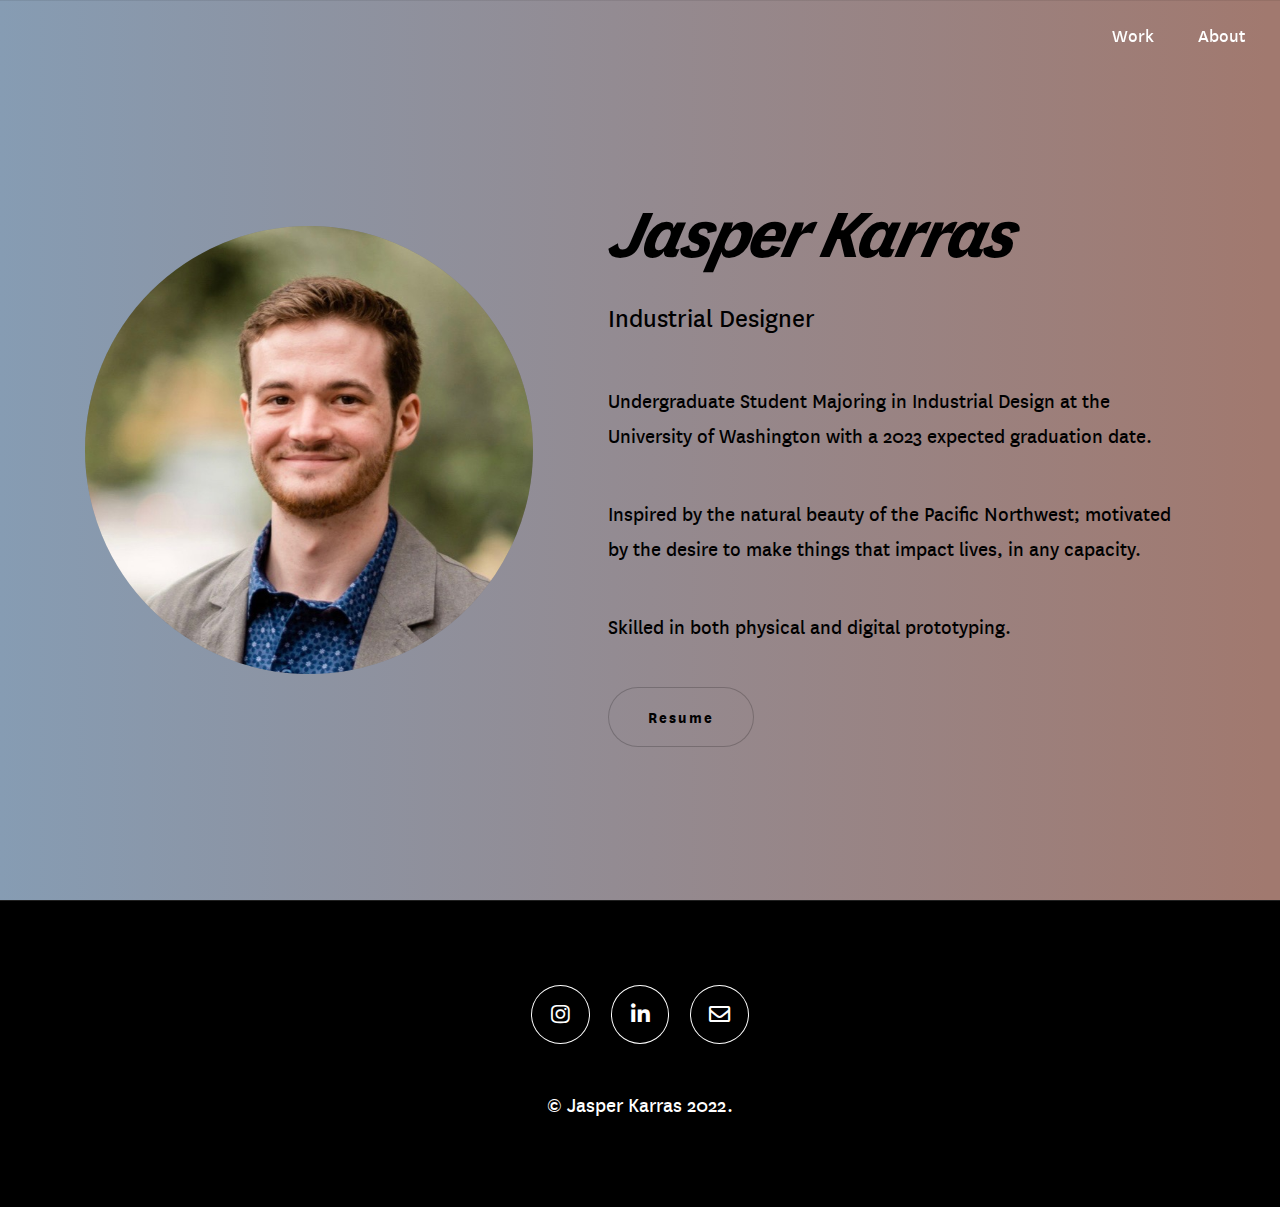
==== about.html @ 3ad16924 "Update about.html" ====
<!DOCTYPE HTML>

<html>
	<head>
		<title>Jasper Karras</title>
		<link rel="shortcut icon" type="image/x-icon" href="images/Logo_Black.png"/>		
		<meta charset="utf-8" />
		<meta name="viewport" content="width=device-width, initial-scale=1, user-scalable=no" />
		<link rel="stylesheet" href="assets/css/main.css" />
		<link rel="stylesheet" href="assets/webfonts/stylesheet.css" type="text/css" charset="utf-8" />
	</head>
	<style type="text/css">
		.gallery article { 
			padding: 10px;
		 }
	</style>
	<body class="is-preload">

		<!-- Wrapper -->
			<div id="wrapper" class="divided">
					<header id="header" class="alt" style="position: fixed;">
						<h2><a href="index.html"><!--<img src="images/Logo_White.png" style="width: 1em; margin: 15px;">--></a></h2>
						<nav id="nav">
							<ul>
								<li>
									<a href="index.html" style="">Work</a>
									<a href="about.html" style="">About</a>
								</li>
							</ul>
						</nav>
					</header>
				<!-- One -->
					<section class="banner style3 orient-right content-align-left image-position-center fullscreen onload-image-fade-in onload-content-fade-right">
						<div class="content">
							<h1>Jasper Karras</h1>
							<p class="major">Industrial Designer</p>
							<p>Undergraduate Student Majoring in Industrial Design at the University of Washington with a 2023 expected graduation date.</p>
							<p>Inspired by the natural beauty of the Pacific Northwest; motivated by the desire to make things that impact lives, in any capacity.</p>
							<p>Skilled in both physical and digital prototyping.</p>
							<a href="assets/Karras_Resume.pdf" class="button" target="_blank">Resume</a>
						</div>
						<div class="image">
							<img src="images/Logo/Profile Pic_2021.JPEG" alt="" />
						</div>
					</section>

				
				

				

				<!-- Footer -->
					<footer class="wrapper style1 align-center invert">
						<div class="inner">
							<ul class="icons">
								<li><a href="https://www.instagram.com/jasperbwk/" target="_blank"  class="icon brands style2 fa-instagram"><span class="label">Instagram</span></a></li>
								
								<li><a href="https://www.linkedin.com/in/jasper-karras-420a00223" target="_blank"  class="icon brands style2 fa-linkedin-in"><span class="label">LinkedIn</span></a></li>
								<li><a href="mailto:jkarras@uw.edu" target="_blank"  class="icon style2 fa-envelope"><span class="label">Email</span></a></li>
							</ul>
							<p>&copy; Jasper Karras 2022.</p>
						</div>
					</footer>

			</div>

		<!-- Scripts -->
			<script src="assets/js/jquery.min.js"></script>
			<script src="assets/js/jquery.scrollex.min.js"></script>
			<script src="assets/js/jquery.scrolly.min.js"></script>
			<script src="assets/js/browser.min.js"></script>
			<script src="assets/js/breakpoints.min.js"></script>
			<script src="assets/js/util.js"></script>
			<script src="assets/js/main.js"></script>

	</body>
</html>
---- assets/css/main.css ----
@import url(fontawesome-all.min.css);
@import url("https://fonts.googleapis.com/css?family=Source+Sans+Pro:300,300i,400,400i");

/*
	Story by HTML5 UP
	html5up.net | @ajlkn
	Free for personal and commercial use under the CCA 3.0 license (html5up.net/license)
*/

html, body, div, span, applet, object,
iframe, h1, h2, h3, h4, h5, h6, p, blockquote,
pre, a, abbr, acronym, address, big, cite,
code, del, dfn, em, img, ins, kbd, q, s, samp,
small, strike, strong, sub, sup, tt, var, b,
u, i, center, dl, dt, dd, ol, ul, li, fieldset,
form, label, legend, table, caption, tbody,
tfoot, thead, tr, th, td, article, aside,
canvas, details, embed, figure, figcaption,
footer, header, hgroup, menu, nav, output, ruby,
section, summary, time, mark, audio, video {
	margin: 0;
	padding: 0;
	border: 0;
	font-size: 100%;
	font: inherit;
	vertical-align: baseline;}

article, aside, details, figcaption, figure,
footer, header, hgroup, menu, nav, section {
	display: block;}

body {
	line-height: 1;
}

ol, ul {
	list-style: none;
}

blockquote, q {
	quotes: none;
}

	blockquote:before, blockquote:after, q:before, q:after {
		content: '';
		content: none;
	}

table {
	border-collapse: collapse;
	border-spacing: 0;
}

body {
	-webkit-text-size-adjust: none;
}

mark {
	background-color: transparent;
	color: inherit;
}

input::-moz-focus-inner {
	border: 0;
	padding: 0;
}

input, select, textarea {
	-moz-appearance: none;
	-webkit-appearance: none;
	-ms-appearance: none;
	appearance: none;
}

/* Basic */

	@-ms-viewport {
		width: device-width;
	}

	body {
		-ms-overflow-style: scrollbar;
	}

	@media screen and (max-width: 480px) {

		html, body {
			min-width: 320px;
		}

	}

	html {
		box-sizing: border-box;
	}

	*, *:before, *:after {
		box-sizing: inherit;
	}

	body {
		background: #ffffff;
	}

		body.is-preload *, body.is-preload *:before, body.is-preload *:after {
			-moz-animation: none !important;
			-webkit-animation: none !important;
			-ms-animation: none !important;
			animation: none !important;
			-moz-transition: none !important;
			-webkit-transition: none !important;
			-ms-transition: none !important;
			transition: none !important;
		}

/* Type */

	html {
		font-size: 22pt;
	}

		@media screen and (max-width: 1680px) {

			html {
				font-size: 18pt;
			}

		}

		@media screen and (max-width: 1280px) {

			html {
				font-size: 16pt;
			}

		}

		@media screen and (max-width: 736px) {

			html {
				font-size: 15pt;
			}

		}

		@media screen and (max-width: 360px) {

			html {
				font-size: 14pt;
			}

		}

	body {
		background: linear-gradient(90deg, #869CB3 0%, #A1796F 98.96%);
		color: #000000;
	}

	body, input, select, textarea {
		font-family: 'nationalregular', Helvetica, sans-serif;
		font-size: 1rem;
		font-weight: 400;
		line-height: 1.65;
	}

	a {
		-moz-transition: color 0.2s ease-in-out;
		-webkit-transition: color 0.2s ease-in-out;
		-ms-transition: color 0.2s ease-in-out;
		transition: color 0.2s ease-in-out;
		text-decoration: underline;
	}

		a:hover {
			text-decoration: none;
		}

	strong, b {
		font-weight: 700;
	}

	em, i {
		font-style: italic;
	}

	p {
		margin: 0 0 2rem 0;
	}

		p.major {
			font-size: 1.25rem;
		}

	h1, h2, h3, h4, h5, h6, h7 {
		font-weight: 700;
		line-height: 1.375;
		letter-spacing: -0.05em;
		margin: 0 0 1rem 0;
		font-family: 'nationalbold_italic', Helvetica, sans-serif;
	}

	h1 { 
		font-style: italic;
		font-family: 'nationalbold_italic', Helvetica, sans-serif;
	}

		h1 a, h2 a, h3 a, h4 a, h5 a, h6 a {
			color: inherit;
			text-decoration: none;
		}

	h1 {
		font-size: 3.5rem;
		line-height: 1.2;
	}

	h2 {
		font-size: 2.25rem;
	}

	h3 {
		font-size: 1.5rem;
	}

	h4 {
		font-size: 1.1rem;
	}

	h5 {
		font-size: 0.9rem;
	}

	h6 {
		font-size: 0.7rem;
	}
	h7 {
		font-size: 0.6rem;
		line-height: 1;
	}

	sub {
		font-size: 0.8rem;
		position: relative;
		top: 0.5rem;
	}
	/*I added this one to try and make a smaller font that i can use to add context to the projects -Jasper 
	Ya it did not work i Just want a small non bold italic 
	minor {
		font-weight: 700;
		line-height: 1.375;
		letter-spacing: -0.05em;
		margin: 0 0 1rem 0;
		font-family: 'nationalregular_italic', Helvetica, sans-serif;
		font-size: 0.5;
	} */

	sup {
		font-size: 0.8rem;
		position: relative;
		top: -0.5rem;
	}

	blockquote {
		border-left: solid 4px;
		font-style: italic;
		margin: 0 0 2rem 0;
		padding: 0.5rem 0 0.5rem 2rem;
	}

	code {
		border-radius: 4px;
		font-family: "Courier New", monospace;
		font-size: 0.9em;
		margin: 0 0.25rem;
		padding: 0.25rem 0.325rem;
	}

	pre {
		-webkit-overflow-scrolling: touch;
		font-family: "Courier New", monospace;
		font-size: 0.9em;
		margin: 0 0 2rem 0;
	}

		pre code {
			display: block;
			line-height: 1.5;
			padding: 0.75rem 1rem;
			overflow-x: auto;
		}

	hr {
		border: 0;
		border-bottom: solid 1px;
		margin: 2.5rem 0;
	}

		hr.major {
			margin: 3.5rem 0;
		}

	.align-left {
		text-align: left;
	}

	.align-center {
		text-align: center;
	}

	.align-right {
		text-align: right;
	}

	@media screen and (max-width: 736px) {

		p.major {
			font-size: 1.1rem;
		}

		h1 {
			font-size: 2.5rem;
		}

		h2 {
			font-size: 2rem;
		}

		h3 {
			font-size: 1.25rem;
		}

		h4 {
			font-size: 1rem;
		}

	}

	input, select, textarea {
		color: #000000;
	}

	a {
		color: #000000;
	}

		a:hover {
			color: #47D3E5;
		}

	strong, b {
		color: #000000;
	}

	h1, h2, h3, h4, h5, h6 {
		color: #000000;
	}

	blockquote {
		border-left-color: rgba(0, 0, 0, 0.2);
	}

	code {
		background: rgba(0, 0, 0, 0.05);
		border-color: rgba(0, 0, 0, 0.2);
	}

	hr {
		border-bottom-color: rgba(0, 0, 0, 0.2);
	}

/* Row */

	.row {
		display: flex;
		flex-wrap: wrap;
		box-sizing: border-box;
		align-items: stretch;
	}

		.row > * {
			box-sizing: border-box;
		}

		.row.gtr-uniform > * > :last-child {
			margin-bottom: 0;
		}

		.row.aln-left {
			justify-content: flex-start;
		}

		.row.aln-center {
			justify-content: center;
		}

		.row.aln-right {
			justify-content: flex-end;
		}

		.row.aln-top {
			align-items: flex-start;
		}

		.row.aln-middle {
			align-items: center;
		}

		.row.aln-bottom {
			align-items: flex-end;
		}

		.row > .imp {
			order: -1;
		}

		.row > .col-1 {
			width: 8.33333%;
		}

		.row > .off-1 {
			margin-left: 8.33333%;
		}

		.row > .col-2 {
			width: 16.66667%;
		}

		.row > .off-2 {
			margin-left: 16.66667%;
		}

		.row > .col-3 {
			width: 25%;
		}

		.row > .off-3 {
			margin-left: 25%;
		}

		.row > .col-4 {
			width: 33.33333%;
		}

		.row > .off-4 {
			margin-left: 33.33333%;
		}

		.row > .col-5 {
			width: 41.66667%;
		}

		.row > .off-5 {
			margin-left: 41.66667%;
		}

		.row > .col-6 {
			width: 50%;
		}

		.row > .off-6 {
			margin-left: 50%;
		}

		.row > .col-7 {
			width: 58.33333%;
		}

		.row > .off-7 {
			margin-left: 58.33333%;
		}

		.row > .col-8 {
			width: 66.66667%;
		}

		.row > .off-8 {
			margin-left: 66.66667%;
		}

		.row > .col-9 {
			width: 75%;
		}

		.row > .off-9 {
			margin-left: 75%;
		}

		.row > .col-10 {
			width: 83.33333%;
		}

		.row > .off-10 {
			margin-left: 83.33333%;
		}

		.row > .col-11 {
			width: 91.66667%;
		}

		.row > .off-11 {
			margin-left: 91.66667%;
		}

		.row > .col-12 {
			width: 100%;
		}

		.row > .off-12 {
			margin-left: 100%;
		}

		.row.gtr-0 {
			margin-top: 0;
			margin-left: 0rem;
		}

			.row.gtr-0 > * {
				padding: 0 0 0 0rem;
			}

			.row.gtr-0.gtr-uniform {
				margin-top: 0rem;
			}

				.row.gtr-0.gtr-uniform > * {
					padding-top: 0rem;
				}

		.row.gtr-25 {
			margin-top: 0;
			margin-left: -0.5rem;
		}

			.row.gtr-25 > * {
				padding: 0 0 0 0.5rem;
			}

			.row.gtr-25.gtr-uniform {
				margin-top: -0.5rem;
			}

				.row.gtr-25.gtr-uniform > * {
					padding-top: 0.5rem;
				}

		.row.gtr-50 {
			margin-top: 0;
			margin-left: -1rem;
		}

			.row.gtr-50 > * {
				padding: 0 0 0 1rem;
			}

			.row.gtr-50.gtr-uniform {
				margin-top: -1rem;
			}

				.row.gtr-50.gtr-uniform > * {
					padding-top: 1rem;
				}

		.row {
			margin-top: 0;
			margin-left: -2rem;
		}

			.row > * {
				padding: 0 0 0 2rem;
			}

			.row.gtr-uniform {
				margin-top: -2rem;
			}

				.row.gtr-uniform > * {
					padding-top: 2rem;
				}

		.row.gtr-150 {
			margin-top: 0;
			margin-left: -3rem;
		}

			.row.gtr-150 > * {
				padding: 0 0 0 3rem;
			}

			.row.gtr-150.gtr-uniform {
				margin-top: -3rem;
			}

				.row.gtr-150.gtr-uniform > * {
					padding-top: 3rem;
				}

		.row.gtr-200 {
			margin-top: 0;
			margin-left: -4rem;
		}

			.row.gtr-200 > * {
				padding: 0 0 0 4rem;
			}

			.row.gtr-200.gtr-uniform {
				margin-top: -4rem;
			}

				.row.gtr-200.gtr-uniform > * {
					padding-top: 4rem;
				}

		@media screen and (max-width: 1680px) {

			.row {
				display: flex;
				flex-wrap: wrap;
				box-sizing: border-box;
				align-items: stretch;
			}

				.row > * {
					box-sizing: border-box;
				}

				.row.gtr-uniform > * > :last-child {
					margin-bottom: 0;
				}

				.row.aln-left {
					justify-content: flex-start;
				}

				.row.aln-center {
					justify-content: center;
				}

				.row.aln-right {
					justify-content: flex-end;
				}

				.row.aln-top {
					align-items: flex-start;
				}

				.row.aln-middle {
					align-items: center;
				}

				.row.aln-bottom {
					align-items: flex-end;
				}

				.row > .imp-xlarge {
					order: -1;
				}

				.row > .col-1-xlarge {
					width: 8.33333%;
				}

				.row > .off-1-xlarge {
					margin-left: 8.33333%;
				}

				.row > .col-2-xlarge {
					width: 16.66667%;
				}

				.row > .off-2-xlarge {
					margin-left: 16.66667%;
				}

				.row > .col-3-xlarge {
					width: 25%;
				}

				.row > .off-3-xlarge {
					margin-left: 25%;
				}

				.row > .col-4-xlarge {
					width: 33.33333%;
				}

				.row > .off-4-xlarge {
					margin-left: 33.33333%;
				}

				.row > .col-5-xlarge {
					width: 41.66667%;
				}

				.row > .off-5-xlarge {
					margin-left: 41.66667%;
				}

				.row > .col-6-xlarge {
					width: 50%;
				}

				.row > .off-6-xlarge {
					margin-left: 50%;
				}

				.row > .col-7-xlarge {
					width: 58.33333%;
				}

				.row > .off-7-xlarge {
					margin-left: 58.33333%;
				}

				.row > .col-8-xlarge {
					width: 66.66667%;
				}

				.row > .off-8-xlarge {
					margin-left: 66.66667%;
				}

				.row > .col-9-xlarge {
					width: 75%;
				}

				.row > .off-9-xlarge {
					margin-left: 75%;
				}

				.row > .col-10-xlarge {
					width: 83.33333%;
				}

				.row > .off-10-xlarge {
					margin-left: 83.33333%;
				}

				.row > .col-11-xlarge {
					width: 91.66667%;
				}

				.row > .off-11-xlarge {
					margin-left: 91.66667%;
				}

				.row > .col-12-xlarge {
					width: 100%;
				}

				.row > .off-12-xlarge {
					margin-left: 100%;
				}

				.row.gtr-0 {
					margin-top: 0;
					margin-left: 0rem;
				}

					.row.gtr-0 > * {
						padding: 0 0 0 0rem;
					}

					.row.gtr-0.gtr-uniform {
						margin-top: 0rem;
					}

						.row.gtr-0.gtr-uniform > * {
							padding-top: 0rem;
						}

				.row.gtr-25 {
					margin-top: 0;
					margin-left: -0.5rem;
				}

					.row.gtr-25 > * {
						padding: 0 0 0 0.5rem;
					}

					.row.gtr-25.gtr-uniform {
						margin-top: -0.5rem;
					}

						.row.gtr-25.gtr-uniform > * {
							padding-top: 0.5rem;
						}

				.row.gtr-50 {
					margin-top: 0;
					margin-left: -1rem;
				}

					.row.gtr-50 > * {
						padding: 0 0 0 1rem;
					}

					.row.gtr-50.gtr-uniform {
						margin-top: -1rem;
					}

						.row.gtr-50.gtr-uniform > * {
							padding-top: 1rem;
						}

				.row {
					margin-top: 0;
					margin-left: -2rem;
				}

					.row > * {
						padding: 0 0 0 2rem;
					}

					.row.gtr-uniform {
						margin-top: -2rem;
					}

						.row.gtr-uniform > * {
							padding-top: 2rem;
						}

				.row.gtr-150 {
					margin-top: 0;
					margin-left: -3rem;
				}

					.row.gtr-150 > * {
						padding: 0 0 0 3rem;
					}

					.row.gtr-150.gtr-uniform {
						margin-top: -3rem;
					}

						.row.gtr-150.gtr-uniform > * {
							padding-top: 3rem;
						}

				.row.gtr-200 {
					margin-top: 0;
					margin-left: -4rem;
				}

					.row.gtr-200 > * {
						padding: 0 0 0 4rem;
					}

					.row.gtr-200.gtr-uniform {
						margin-top: -4rem;
					}

						.row.gtr-200.gtr-uniform > * {
							padding-top: 4rem;
						}

		}

		@media screen and (max-width: 1280px) {

			.row {
				display: flex;
				flex-wrap: wrap;
				box-sizing: border-box;
				align-items: stretch;
			}

				.row > * {
					box-sizing: border-box;
				}

				.row.gtr-uniform > * > :last-child {
					margin-bottom: 0;
				}

				.row.aln-left {
					justify-content: flex-start;
				}

				.row.aln-center {
					justify-content: center;
				}

				.row.aln-right {
					justify-content: flex-end;
				}

				.row.aln-top {
					align-items: flex-start;
				}

				.row.aln-middle {
					align-items: center;
				}

				.row.aln-bottom {
					align-items: flex-end;
				}

				.row > .imp-large {
					order: -1;
				}

				.row > .col-1-large {
					width: 8.33333%;
				}

				.row > .off-1-large {
					margin-left: 8.33333%;
				}

				.row > .col-2-large {
					width: 16.66667%;
				}

				.row > .off-2-large {
					margin-left: 16.66667%;
				}

				.row > .col-3-large {
					width: 25%;
				}

				.row > .off-3-large {
					margin-left: 25%;
				}

				.row > .col-4-large {
					width: 33.33333%;
				}

				.row > .off-4-large {
					margin-left: 33.33333%;
				}

				.row > .col-5-large {
					width: 41.66667%;
				}

				.row > .off-5-large {
					margin-left: 41.66667%;
				}

				.row > .col-6-large {
					width: 50%;
				}

				.row > .off-6-large {
					margin-left: 50%;
				}

				.row > .col-7-large {
					width: 58.33333%;
				}

				.row > .off-7-large {
					margin-left: 58.33333%;
				}

				.row > .col-8-large {
					width: 66.66667%;
				}

				.row > .off-8-large {
					margin-left: 66.66667%;
				}

				.row > .col-9-large {
					width: 75%;
				}

				.row > .off-9-large {
					margin-left: 75%;
				}

				.row > .col-10-large {
					width: 83.33333%;
				}

				.row > .off-10-large {
					margin-left: 83.33333%;
				}

				.row > .col-11-large {
					width: 91.66667%;
				}

				.row > .off-11-large {
					margin-left: 91.66667%;
				}

				.row > .col-12-large {
					width: 100%;
				}

				.row > .off-12-large {
					margin-left: 100%;
				}

				.row.gtr-0 {
					margin-top: 0;
					margin-left: 0rem;
				}

					.row.gtr-0 > * {
						padding: 0 0 0 0rem;
					}

					.row.gtr-0.gtr-uniform {
						margin-top: 0rem;
					}

						.row.gtr-0.gtr-uniform > * {
							padding-top: 0rem;
						}

				.row.gtr-25 {
					margin-top: 0;
					margin-left: -0.5rem;
				}

					.row.gtr-25 > * {
						padding: 0 0 0 0.5rem;
					}

					.row.gtr-25.gtr-uniform {
						margin-top: -0.5rem;
					}

						.row.gtr-25.gtr-uniform > * {
							padding-top: 0.5rem;
						}

				.row.gtr-50 {
					margin-top: 0;
					margin-left: -1rem;
				}

					.row.gtr-50 > * {
						padding: 0 0 0 1rem;
					}

					.row.gtr-50.gtr-uniform {
						margin-top: -1rem;
					}

						.row.gtr-50.gtr-uniform > * {
							padding-top: 1rem;
						}

				.row {
					margin-top: 0;
					margin-left: -2rem;
				}

					.row > * {
						padding: 0 0 0 2rem;
					}

					.row.gtr-uniform {
						margin-top: -2rem;
					}

						.row.gtr-uniform > * {
							padding-top: 2rem;
						}

				.row.gtr-150 {
					margin-top: 0;
					margin-left: -3rem;
				}

					.row.gtr-150 > * {
						padding: 0 0 0 3rem;
					}

					.row.gtr-150.gtr-uniform {
						margin-top: -3rem;
					}

						.row.gtr-150.gtr-uniform > * {
							padding-top: 3rem;
						}

				.row.gtr-200 {
					margin-top: 0;
					margin-left: -4rem;
				}

					.row.gtr-200 > * {
						padding: 0 0 0 4rem;
					}

					.row.gtr-200.gtr-uniform {
						margin-top: -4rem;
					}

						.row.gtr-200.gtr-uniform > * {
							padding-top: 4rem;
						}

		}

		@media screen and (max-width: 980px) {

			.row {
				display: flex;
				flex-wrap: wrap;
				box-sizing: border-box;
				align-items: stretch;
			}

				.row > * {
					box-sizing: border-box;
				}

				.row.gtr-uniform > * > :last-child {
					margin-bottom: 0;
				}

				.row.aln-left {
					justify-content: flex-start;
				}

				.row.aln-center {
					justify-content: center;
				}

				.row.aln-right {
					justify-content: flex-end;
				}

				.row.aln-top {
					align-items: flex-start;
				}

				.row.aln-middle {
					align-items: center;
				}

				.row.aln-bottom {
					align-items: flex-end;
				}

				.row > .imp-medium {
					order: -1;
				}

				.row > .col-1-medium {
					width: 8.33333%;
				}

				.row > .off-1-medium {
					margin-left: 8.33333%;
				}

				.row > .col-2-medium {
					width: 16.66667%;
				}

				.row > .off-2-medium {
					margin-left: 16.66667%;
				}

				.row > .col-3-medium {
					width: 25%;
				}

				.row > .off-3-medium {
					margin-left: 25%;
				}

				.row > .col-4-medium {
					width: 33.33333%;
				}

				.row > .off-4-medium {
					margin-left: 33.33333%;
				}

				.row > .col-5-medium {
					width: 41.66667%;
				}

				.row > .off-5-medium {
					margin-left: 41.66667%;
				}

				.row > .col-6-medium {
					width: 50%;
				}

				.row > .off-6-medium {
					margin-left: 50%;
				}

				.row > .col-7-medium {
					width: 58.33333%;
				}

				.row > .off-7-medium {
					margin-left: 58.33333%;
				}

				.row > .col-8-medium {
					width: 66.66667%;
				}

				.row > .off-8-medium {
					margin-left: 66.66667%;
				}

				.row > .col-9-medium {
					width: 75%;
				}

				.row > .off-9-medium {
					margin-left: 75%;
				}

				.row > .col-10-medium {
					width: 83.33333%;
				}

				.row > .off-10-medium {
					margin-left: 83.33333%;
				}

				.row > .col-11-medium {
					width: 91.66667%;
				}

				.row > .off-11-medium {
					margin-left: 91.66667%;
				}

				.row > .col-12-medium {
					width: 100%;
				}

				.row > .off-12-medium {
					margin-left: 100%;
				}

				.row.gtr-0 {
					margin-top: 0;
					margin-left: 0rem;
				}

					.row.gtr-0 > * {
						padding: 0 0 0 0rem;
					}

					.row.gtr-0.gtr-uniform {
						margin-top: 0rem;
					}

						.row.gtr-0.gtr-uniform > * {
							padding-top: 0rem;
						}

				.row.gtr-25 {
					margin-top: 0;
					margin-left: -0.5rem;
				}

					.row.gtr-25 > * {
						padding: 0 0 0 0.5rem;
					}

					.row.gtr-25.gtr-uniform {
						margin-top: -0.5rem;
					}

						.row.gtr-25.gtr-uniform > * {
							padding-top: 0.5rem;
						}

				.row.gtr-50 {
					margin-top: 0;
					margin-left: -1rem;
				}

					.row.gtr-50 > * {
						padding: 0 0 0 1rem;
					}

					.row.gtr-50.gtr-uniform {
						margin-top: -1rem;
					}

						.row.gtr-50.gtr-uniform > * {
							padding-top: 1rem;
						}

				.row {
					margin-top: 0;
					margin-left: -2rem;
				}

					.row > * {
						padding: 0 0 0 2rem;
					}

					.row.gtr-uniform {
						margin-top: -2rem;
					}

						.row.gtr-uniform > * {
							padding-top: 2rem;
						}

				.row.gtr-150 {
					margin-top: 0;
					margin-left: -3rem;
				}

					.row.gtr-150 > * {
						padding: 0 0 0 3rem;
					}

					.row.gtr-150.gtr-uniform {
						margin-top: -3rem;
					}

						.row.gtr-150.gtr-uniform > * {
							padding-top: 3rem;
						}

				.row.gtr-200 {
					margin-top: 0;
					margin-left: -4rem;
				}

					.row.gtr-200 > * {
						padding: 0 0 0 4rem;
					}

					.row.gtr-200.gtr-uniform {
						margin-top: -4rem;
					}

						.row.gtr-200.gtr-uniform > * {
							padding-top: 4rem;
						}

		}

		@media screen and (max-width: 736px) {

			.row {
				display: flex;
				flex-wrap: wrap;
				box-sizing: border-box;
				align-items: stretch;
			}

				.row > * {
					box-sizing: border-box;
				}

				.row.gtr-uniform > * > :last-child {
					margin-bottom: 0;
				}

				.row.aln-left {
					justify-content: flex-start;
				}

				.row.aln-center {
					justify-content: center;
				}

				.row.aln-right {
					justify-content: flex-end;
				}

				.row.aln-top {
					align-items: flex-start;
				}

				.row.aln-middle {
					align-items: center;
				}

				.row.aln-bottom {
					align-items: flex-end;
				}

				.row > .imp-small {
					order: -1;
				}

				.row > .col-1-small {
					width: 8.33333%;
				}

				.row > .off-1-small {
					margin-left: 8.33333%;
				}

				.row > .col-2-small {
					width: 16.66667%;
				}

				.row > .off-2-small {
					margin-left: 16.66667%;
				}

				.row > .col-3-small {
					width: 25%;
				}

				.row > .off-3-small {
					margin-left: 25%;
				}

				.row > .col-4-small {
					width: 33.33333%;
				}

				.row > .off-4-small {
					margin-left: 33.33333%;
				}

				.row > .col-5-small {
					width: 41.66667%;
				}

				.row > .off-5-small {
					margin-left: 41.66667%;
				}

				.row > .col-6-small {
					width: 50%;
				}

				.row > .off-6-small {
					margin-left: 50%;
				}

				.row > .col-7-small {
					width: 58.33333%;
				}

				.row > .off-7-small {
					margin-left: 58.33333%;
				}

				.row > .col-8-small {
					width: 66.66667%;
				}

				.row > .off-8-small {
					margin-left: 66.66667%;
				}

				.row > .col-9-small {
					width: 75%;
				}

				.row > .off-9-small {
					margin-left: 75%;
				}

				.row > .col-10-small {
					width: 83.33333%;
				}

				.row > .off-10-small {
					margin-left: 83.33333%;
				}

				.row > .col-11-small {
					width: 91.66667%;
				}

				.row > .off-11-small {
					margin-left: 91.66667%;
				}

				.row > .col-12-small {
					width: 100%;
				}

				.row > .off-12-small {
					margin-left: 100%;
				}

				.row.gtr-0 {
					margin-top: 0;
					margin-left: 0rem;
				}

					.row.gtr-0 > * {
						padding: 0 0 0 0rem;
					}

					.row.gtr-0.gtr-uniform {
						margin-top: 0rem;
					}

						.row.gtr-0.gtr-uniform > * {
							padding-top: 0rem;
						}

				.row.gtr-25 {
					margin-top: 0;
					margin-left: -0.5rem;
				}

					.row.gtr-25 > * {
						padding: 0 0 0 0.5rem;
					}

					.row.gtr-25.gtr-uniform {
						margin-top: -0.5rem;
					}

						.row.gtr-25.gtr-uniform > * {
							padding-top: 0.5rem;
						}

				.row.gtr-50 {
					margin-top: 0;
					margin-left: -1rem;
				}

					.row.gtr-50 > * {
						padding: 0 0 0 1rem;
					}

					.row.gtr-50.gtr-uniform {
						margin-top: -1rem;
					}

						.row.gtr-50.gtr-uniform > * {
							padding-top: 1rem;
						}

				.row {
					margin-top: 0;
					margin-left: -2rem;
				}

					.row > * {
						padding: 0 0 0 2rem;
					}

					.row.gtr-uniform {
						margin-top: -2rem;
					}

						.row.gtr-uniform > * {
							padding-top: 2rem;
						}

				.row.gtr-150 {
					margin-top: 0;
					margin-left: -3rem;
				}

					.row.gtr-150 > * {
						padding: 0 0 0 3rem;
					}

					.row.gtr-150.gtr-uniform {
						margin-top: -3rem;
					}

						.row.gtr-150.gtr-uniform > * {
							padding-top: 3rem;
						}

				.row.gtr-200 {
					margin-top: 0;
					margin-left: -4rem;
				}

					.row.gtr-200 > * {
						padding: 0 0 0 4rem;
					}

					.row.gtr-200.gtr-uniform {
						margin-top: -4rem;
					}

						.row.gtr-200.gtr-uniform > * {
							padding-top: 4rem;
						}

		}

		@media screen and (max-width: 480px) {

			.row {
				display: flex;
				flex-wrap: wrap;
				box-sizing: border-box;
				align-items: stretch;
			}

				.row > * {
					box-sizing: border-box;
				}

				.row.gtr-uniform > * > :last-child {
					margin-bottom: 0;
				}

				.row.aln-left {
					justify-content: flex-start;
				}

				.row.aln-center {
					justify-content: center;
				}

				.row.aln-right {
					justify-content: flex-end;
				}

				.row.aln-top {
					align-items: flex-start;
				}

				.row.aln-middle {
					align-items: center;
				}

				.row.aln-bottom {
					align-items: flex-end;
				}

				.row > .imp-xsmall {
					order: -1;
				}

				.row > .col-1-xsmall {
					width: 8.33333%;
				}

				.row > .off-1-xsmall {
					margin-left: 8.33333%;
				}

				.row > .col-2-xsmall {
					width: 16.66667%;
				}

				.row > .off-2-xsmall {
					margin-left: 16.66667%;
				}

				.row > .col-3-xsmall {
					width: 25%;
				}

				.row > .off-3-xsmall {
					margin-left: 25%;
				}

				.row > .col-4-xsmall {
					width: 33.33333%;
				}

				.row > .off-4-xsmall {
					margin-left: 33.33333%;
				}

				.row > .col-5-xsmall {
					width: 41.66667%;
				}

				.row > .off-5-xsmall {
					margin-left: 41.66667%;
				}

				.row > .col-6-xsmall {
					width: 50%;
				}

				.row > .off-6-xsmall {
					margin-left: 50%;
				}

				.row > .col-7-xsmall {
					width: 58.33333%;
				}

				.row > .off-7-xsmall {
					margin-left: 58.33333%;
				}

				.row > .col-8-xsmall {
					width: 66.66667%;
				}

				.row > .off-8-xsmall {
					margin-left: 66.66667%;
				}

				.row > .col-9-xsmall {
					width: 75%;
				}

				.row > .off-9-xsmall {
					margin-left: 75%;
				}

				.row > .col-10-xsmall {
					width: 83.33333%;
				}

				.row > .off-10-xsmall {
					margin-left: 83.33333%;
				}

				.row > .col-11-xsmall {
					width: 91.66667%;
				}

				.row > .off-11-xsmall {
					margin-left: 91.66667%;
				}

				.row > .col-12-xsmall {
					width: 100%;
				}

				.row > .off-12-xsmall {
					margin-left: 100%;
				}

				.row.gtr-0 {
					margin-top: 0;
					margin-left: 0rem;
				}

					.row.gtr-0 > * {
						padding: 0 0 0 0rem;
					}

					.row.gtr-0.gtr-uniform {
						margin-top: 0rem;
					}

						.row.gtr-0.gtr-uniform > * {
							padding-top: 0rem;
						}

				.row.gtr-25 {
					margin-top: 0;
					margin-left: -0.5rem;
				}

					.row.gtr-25 > * {
						padding: 0 0 0 0.5rem;
					}

					.row.gtr-25.gtr-uniform {
						margin-top: -0.5rem;
					}

						.row.gtr-25.gtr-uniform > * {
							padding-top: 0.5rem;
						}

				.row.gtr-50 {
					margin-top: 0;
					margin-left: -1rem;
				}

					.row.gtr-50 > * {
						padding: 0 0 0 1rem;
					}

					.row.gtr-50.gtr-uniform {
						margin-top: -1rem;
					}

						.row.gtr-50.gtr-uniform > * {
							padding-top: 1rem;
						}

				.row {
					margin-top: 0;
					margin-left: -2rem;
				}

					.row > * {
						padding: 0 0 0 2rem;
					}

					.row.gtr-uniform {
						margin-top: -2rem;
					}

						.row.gtr-uniform > * {
							padding-top: 2rem;
						}

				.row.gtr-150 {
					margin-top: 0;
					margin-left: -3rem;
				}

					.row.gtr-150 > * {
						padding: 0 0 0 3rem;
					}

					.row.gtr-150.gtr-uniform {
						margin-top: -3rem;
					}

						.row.gtr-150.gtr-uniform > * {
							padding-top: 3rem;
						}

				.row.gtr-200 {
					margin-top: 0;
					margin-left: -4rem;
				}

					.row.gtr-200 > * {
						padding: 0 0 0 4rem;
					}

					.row.gtr-200.gtr-uniform {
						margin-top: -4rem;
					}

						.row.gtr-200.gtr-uniform > * {
							padding-top: 4rem;
						}

		}

		@media screen and (max-width: 360px) {

			.row {
				display: flex;
				flex-wrap: wrap;
				box-sizing: border-box;
				align-items: stretch;
			}

				.row > * {
					box-sizing: border-box;
				}

				.row.gtr-uniform > * > :last-child {
					margin-bottom: 0;
				}

				.row.aln-left {
					justify-content: flex-start;
				}

				.row.aln-center {
					justify-content: center;
				}

				.row.aln-right {
					justify-content: flex-end;
				}

				.row.aln-top {
					align-items: flex-start;
				}

				.row.aln-middle {
					align-items: center;
				}

				.row.aln-bottom {
					align-items: flex-end;
				}

				.row > .imp-xxsmall {
					order: -1;
				}

				.row > .col-1-xxsmall {
					width: 8.33333%;
				}

				.row > .off-1-xxsmall {
					margin-left: 8.33333%;
				}

				.row > .col-2-xxsmall {
					width: 16.66667%;
				}

				.row > .off-2-xxsmall {
					margin-left: 16.66667%;
				}

				.row > .col-3-xxsmall {
					width: 25%;
				}

				.row > .off-3-xxsmall {
					margin-left: 25%;
				}

				.row > .col-4-xxsmall {
					width: 33.33333%;
				}

				.row > .off-4-xxsmall {
					margin-left: 33.33333%;
				}

				.row > .col-5-xxsmall {
					width: 41.66667%;
				}

				.row > .off-5-xxsmall {
					margin-left: 41.66667%;
				}

				.row > .col-6-xxsmall {
					width: 50%;
				}

				.row > .off-6-xxsmall {
					margin-left: 50%;
				}

				.row > .col-7-xxsmall {
					width: 58.33333%;
				}

				.row > .off-7-xxsmall {
					margin-left: 58.33333%;
				}

				.row > .col-8-xxsmall {
					width: 66.66667%;
				}

				.row > .off-8-xxsmall {
					margin-left: 66.66667%;
				}

				.row > .col-9-xxsmall {
					width: 75%;
				}

				.row > .off-9-xxsmall {
					margin-left: 75%;
				}

				.row > .col-10-xxsmall {
					width: 83.33333%;
				}

				.row > .off-10-xxsmall {
					margin-left: 83.33333%;
				}

				.row > .col-11-xxsmall {
					width: 91.66667%;
				}

				.row > .off-11-xxsmall {
					margin-left: 91.66667%;
				}

				.row > .col-12-xxsmall {
					width: 100%;
				}

				.row > .off-12-xxsmall {
					margin-left: 100%;
				}

				.row.gtr-0 {
					margin-top: 0;
					margin-left: 0rem;
				}

					.row.gtr-0 > * {
						padding: 0 0 0 0rem;
					}

					.row.gtr-0.gtr-uniform {
						margin-top: 0rem;
					}

						.row.gtr-0.gtr-uniform > * {
							padding-top: 0rem;
						}

				.row.gtr-25 {
					margin-top: 0;
					margin-left: -0.5rem;
				}

					.row.gtr-25 > * {
						padding: 0 0 0 0.5rem;
					}

					.row.gtr-25.gtr-uniform {
						margin-top: -0.5rem;
					}

						.row.gtr-25.gtr-uniform > * {
							padding-top: 0.5rem;
						}

				.row.gtr-50 {
					margin-top: 0;
					margin-left: -1rem;
				}

					.row.gtr-50 > * {
						padding: 0 0 0 1rem;
					}

					.row.gtr-50.gtr-uniform {
						margin-top: -1rem;
					}

						.row.gtr-50.gtr-uniform > * {
							padding-top: 1rem;
						}

				.row {
					margin-top: 0;
					margin-left: -2rem;
				}

					.row > * {
						padding: 0 0 0 2rem;
					}

					.row.gtr-uniform {
						margin-top: -2rem;
					}

						.row.gtr-uniform > * {
							padding-top: 2rem;
						}

				.row.gtr-150 {
					margin-top: 0;
					margin-left: -3rem;
				}

					.row.gtr-150 > * {
						padding: 0 0 0 3rem;
					}

					.row.gtr-150.gtr-uniform {
						margin-top: -3rem;
					}

						.row.gtr-150.gtr-uniform > * {
							padding-top: 3rem;
						}

				.row.gtr-200 {
					margin-top: 0;
					margin-left: -4rem;
				}

					.row.gtr-200 > * {
						padding: 0 0 0 4rem;
					}

					.row.gtr-200.gtr-uniform {
						margin-top: -4rem;
					}

						.row.gtr-200.gtr-uniform > * {
							padding-top: 4rem;
						}

		}

/* Box */

	.box {
		border-radius: 4px;
		border: solid 1px;
		margin-bottom: 2rem;
		padding: 1.5rem;
	}

		.box > :last-child,
		.box > :last-child > :last-child,
		.box > :last-child > :last-child > :last-child {
			margin-bottom: 0;
		}

		.box.alt {
			border: 0;
			border-radius: 0;
			padding: 0;
		}

	.box {
		border-color: rgba(0, 0, 0, 0.2);
	}

/* Button */

	input[type="submit"],
	input[type="reset"],
	input[type="button"],
	button,
	.button {
		-moz-appearance: none;
		-webkit-appearance: none;
		-ms-appearance: none;
		appearance: none;
		-moz-transition: background-color 0.2s ease-in-out, box-shadow 0.2s ease-in-out, color 0.2s ease-in-out;
		-webkit-transition: background-color 0.2s ease-in-out, box-shadow 0.2s ease-in-out, color 0.2s ease-in-out;
		-ms-transition: background-color 0.2s ease-in-out, box-shadow 0.2s ease-in-out, color 0.2s ease-in-out;
		transition: background-color 0.2s ease-in-out, box-shadow 0.2s ease-in-out, color 0.2s ease-in-out;
		border: 0;
		cursor: pointer;
		display: inline-block;
		font-weight: 400;
		letter-spacing: 0.125em;
		text-align: center;
		font-family: 'nationalbold';
		text-decoration: none;
		white-space: nowrap;
		font-size: 0.75rem;
		max-width: 20rem;
		height: 3.75em;
		line-height: 3.75em;
		border-radius: 3.75em;
		padding: 0 2.5em;
		text-overflow: ellipsis;
		overflow: hidden;
	}

		input[type="submit"].icon:before,
		input[type="reset"].icon:before,
		input[type="button"].icon:before,
		button.icon:before,
		.button.icon:before {
			margin-right: 0.5rem;
		}

		input[type="submit"].fit,
		input[type="reset"].fit,
		input[type="button"].fit,
		button.fit,
		.button.fit {
			width: 100%;
		}

		input[type="submit"].small,
		input[type="reset"].small,
		input[type="button"].small,
		button.small,
		.button.small {
			font-size: 0.6rem;
			height: 3.325em;
			line-height: 3.325em;
			border-radius: 3.325em;
			padding: 0 2em;
		}

		input[type="submit"].large,
		input[type="reset"].large,
		input[type="button"].large,
		button.large,
		.button.large {
			font-size: 0.8rem;
			height: 4em;
			line-height: 4em;
			border-radius: 4em;
			padding: 0 3em;
		}

		input[type="submit"].wide,
		input[type="reset"].wide,
		input[type="button"].wide,
		button.wide,
		.button.wide {
			min-width: 14em;
		}

		input[type="submit"].disabled, input[type="submit"]:disabled,
		input[type="reset"].disabled,
		input[type="reset"]:disabled,
		input[type="button"].disabled,
		input[type="button"]:disabled,
		button.disabled,
		button:disabled,
		.button.disabled,
		.button:disabled {
			pointer-events: none;
			opacity: 0.25;
		}

	input[type="submit"],
	input[type="reset"],
	input[type="button"],
	button,
	.button {
		background-color: transparent;
		box-shadow: inset 0 0 0 1px rgba(0, 0, 0, 0.2);
		color: #000000 !important;
	}

		input[type="submit"]:hover,
		input[type="reset"]:hover,
		input[type="button"]:hover,
		button:hover,
		.button:hover {
			box-shadow: inset 0 0 0 1px #47D3E5;
			color: #47D3E5 !important;
		}

		input[type="submit"]:active,
		input[type="reset"]:active,
		input[type="button"]:active,
		button:active,
		.button:active {
			background-color: rgba(71, 211, 229, 0.2);
			box-shadow: inset 0 0 0 1px #47D3E5;
			color: #47D3E5 !important;
		}

		input[type="submit"].primary,
		input[type="reset"].primary,
		input[type="button"].primary,
		button.primary,
		.button.primary {
			background-color: #000000;
			box-shadow: none;
			color: #ffffff !important;
		}

			input[type="submit"].primary:hover,
			input[type="reset"].primary:hover,
			input[type="button"].primary:hover,
			button.primary:hover,
			.button.primary:hover {
				background-color: #47D3E5;
			}

			input[type="submit"].primary:active,
			input[type="reset"].primary:active,
			input[type="button"].primary:active,
			button.primary:active,
			.button.primary:active {
				background-color: #1ebdd1;
			}

/* Form */

	form {
		margin: 0 0 2rem 0;
	}

		form > :last-child {
			margin-bottom: 0;
		}

		form > .fields {
			display: -moz-flex;
			display: -webkit-flex;
			display: -ms-flex;
			display: flex;
			-moz-flex-wrap: wrap;
			-webkit-flex-wrap: wrap;
			-ms-flex-wrap: wrap;
			flex-wrap: wrap;
			width: calc(100% + 3rem);
			margin: -1.5rem 0 2rem -1.5rem;
		}

			form > .fields > .field {
				-moz-flex-grow: 0;
				-webkit-flex-grow: 0;
				-ms-flex-grow: 0;
				flex-grow: 0;
				-moz-flex-shrink: 0;
				-webkit-flex-shrink: 0;
				-ms-flex-shrink: 0;
				flex-shrink: 0;
				padding: 1.5rem 0 0 1.5rem;
				width: calc(100% - 1.5rem);
			}

				form > .fields > .field.half {
					width: calc(50% - 0.75rem);
				}

				form > .fields > .field.third {
					width: calc(100%/3 - 0.5rem);
				}

				form > .fields > .field.quarter {
					width: calc(25% - 0.375rem);
				}

		@media screen and (max-width: 480px) {

			form > .fields {
				width: calc(100% + 3rem);
				margin: -1.5rem 0 2rem -1.5rem;
			}

				form > .fields > .field {
					padding: 1.5rem 0 0 1.5rem;
					width: calc(100% - 1.5rem);
				}

					form > .fields > .field.half {
						width: calc(100% - 1.5rem);
					}

					form > .fields > .field.third {
						width: calc(100% - 1.5rem);
					}

					form > .fields > .field.quarter {
						width: calc(100% - 1.5rem);
					}

		}

	label {
		display: block;
		font-size: 0.9rem;
		font-weight: 400;
		margin: 0 0 1rem 0;
	}

	input[type="text"],
	input[type="password"],
	input[type="email"],
	input[type="tel"],
	input[type="search"],
	input[type="url"],
	select,
	textarea {
		-moz-appearance: none;
		-webkit-appearance: none;
		-ms-appearance: none;
		appearance: none;
		background-color: transparent;
		border-radius: 4px;
		border: none;
		border: solid 1px;
		color: inherit;
		display: block;
		outline: 0;
		padding: 0 0.825rem;
		text-decoration: none;
		width: 100%;
	}

		input[type="text"]:invalid,
		input[type="password"]:invalid,
		input[type="email"]:invalid,
		input[type="tel"]:invalid,
		input[type="search"]:invalid,
		input[type="url"]:invalid,
		select:invalid,
		textarea:invalid {
			box-shadow: none;
		}

	select {
		background-size: 1.25rem;
		background-repeat: no-repeat;
		background-position: calc(100% - 1rem) center;
		height: 2.75rem;
		padding-right: 2.75rem;
		text-overflow: ellipsis;
	}

		select:focus::-ms-value {
			background-color: transparent;
		}

		select::-ms-expand {
			display: none;
		}

	input[type="text"],
	input[type="password"],
	input[type="email"],
	input[type="tel"],
	input[type="search"],
	input[type="url"],
	select {
		height: 2.75rem;
	}

	textarea {
		padding: 0.75rem 1rem;
	}

	input[type="checkbox"],
	input[type="radio"] {
		-moz-appearance: none;
		-webkit-appearance: none;
		-ms-appearance: none;
		appearance: none;
		display: block;
		float: left;
		margin-right: -2rem;
		opacity: 0;
		width: 1rem;
		z-index: -1;
	}

		input[type="checkbox"] + label,
		input[type="radio"] + label {
			text-decoration: none;
			-moz-user-select: none;
			-webkit-user-select: none;
			-ms-user-select: none;
			user-select: none;
			cursor: pointer;
			display: inline-block;
			font-size: 1rem;
			font-weight: 300;
			padding-left: 2.4rem;
			padding-right: 0.75rem;
			position: relative;
			margin-bottom: 0;
		}

			input[type="checkbox"] + label:before,
			input[type="radio"] + label:before {
				-moz-osx-font-smoothing: grayscale;
				-webkit-font-smoothing: antialiased;
				display: inline-block;
				font-style: normal;
				font-variant: normal;
				text-rendering: auto;
				line-height: 1;
				text-transform: none !important;
				font-family: 'Font Awesome 5 Free';
				font-weight: 900;
			}

			input[type="checkbox"] + label:before,
			input[type="radio"] + label:before {
				border-radius: 4px;
				border: solid 1px;
				content: '';
				display: inline-block;
				font-size: 0.8rem;
				height: 1.65rem;
				left: 0;
				line-height: 1.65rem;
				position: absolute;
				text-align: center;
				top: 0;
				width: 1.65rem;
			}

		input[type="checkbox"]:checked + label:before,
		input[type="radio"]:checked + label:before {
			content: '\f00c';
		}

	input[type="checkbox"] + label:before {
		border-radius: 4px;
	}

	input[type="radio"] + label:before {
		border-radius: 100%;
	}

	::-webkit-input-placeholder {
		opacity: 1.0;
	}

	:-moz-placeholder {
		opacity: 1.0;
	}

	::-moz-placeholder {
		opacity: 1.0;
	}

	:-ms-input-placeholder {
		opacity: 1.0;
	}

	label {
		color: #000000;
	}

	input[type="text"],
	input[type="password"],
	input[type="email"],
	input[type="tel"],
	input[type="search"],
	input[type="url"],
	select,
	textarea {
		border-color: rgba(0, 0, 0, 0.2);
	}

		input[type="text"]:focus,
		input[type="password"]:focus,
		input[type="email"]:focus,
		input[type="tel"]:focus,
		input[type="search"]:focus,
		input[type="url"]:focus,
		select:focus,
		textarea:focus {
			border-color: #47D3E5;
			box-shadow: 0 0 0 1px #47D3E5;
		}

	select {
		background-image: url("data:image/svg+xml;charset=utf8,%3Csvg xmlns='http://www.w3.org/2000/svg' width='40' height='40' preserveAspectRatio='none' viewBox='0 0 40 40'%3E%3Cpath d='M9.4,12.3l10.4,10.4l10.4-10.4c0.2-0.2,0.5-0.4,0.9-0.4c0.3,0,0.6,0.1,0.9,0.4l3.3,3.3c0.2,0.2,0.4,0.5,0.4,0.9 c0,0.4-0.1,0.6-0.4,0.9L20.7,31.9c-0.2,0.2-0.5,0.4-0.9,0.4c-0.3,0-0.6-0.1-0.9-0.4L4.3,17.3c-0.2-0.2-0.4-0.5-0.4-0.9 c0-0.4,0.1-0.6,0.4-0.9l3.3-3.3c0.2-0.2,0.5-0.4,0.9-0.4S9.1,12.1,9.4,12.3z' fill='rgba(0, 0, 0, 0.2)' /%3E%3C/svg%3E");
	}

		select option {
			color: #000000;
			background: #ffffff;
		}

	input[type="checkbox"] + label,
	input[type="radio"] + label {
		color: #000000;
	}

		input[type="checkbox"] + label:before,
		input[type="radio"] + label:before {
			border-color: rgba(0, 0, 0, 0.2);
		}

	input[type="checkbox"]:checked + label:before,
	input[type="radio"]:checked + label:before {
		background-color: #000000;
		border-color: #000000;
		color: #ffffff;
	}

	input[type="checkbox"]:focus + label:before,
	input[type="radio"]:focus + label:before {
		border-color: #47D3E5;
		box-shadow: 0 0 0 1px #47D3E5;
	}

	::-webkit-input-placeholder {
		color: rgba(0, 0, 0, 0.75) !important;
	}

	:-moz-placeholder {
		color: rgba(0, 0, 0, 0.75) !important;
	}

	::-moz-placeholder {
		color: rgba(0, 0, 0, 0.75) !important;
	}

	:-ms-input-placeholder {
		color: rgba(0, 0, 0, 0.75) !important;
	}

/* Icon */

	.icon {
		text-decoration: none;
		border-bottom: none;
		position: relative;
		text-align: center;
	}

		.icon:before {
			-moz-osx-font-smoothing: grayscale;
			-webkit-font-smoothing: antialiased;
			display: inline-block;
			font-style: normal;
			font-variant: normal;
			text-rendering: auto;
			line-height: 1;
			text-transform: none !important;
			font-family: 'Font Awesome 5 Free';
			font-weight: 400;
		}

		.icon > .label {
			display: none;
		}

		.icon:before {
			line-height: inherit;
		}

		.icon.solid:before {
			font-weight: 900;
		}

		.icon.brands:before {
			font-family: 'Font Awesome 5 Brands';
		}

		.icon.style2:before {
			border-radius: 2.75em;
			display: inline-block;
			height: 2.75em;
			line-height: 2.75em;
			width: 2.75em;
		}

		.icon.major {
			display: block;
			margin: 0 0 1rem 0;
		}

			.icon.major:before {
				font-size: 1.25rem;
			}

	a.icon.style2:before {
		-moz-transition: background-color 0.2s ease-in-out, box-shadow 0.2s ease-in-out, color 0.2s ease-in-out;
		-webkit-transition: background-color 0.2s ease-in-out, box-shadow 0.2s ease-in-out, color 0.2s ease-in-out;
		-ms-transition: background-color 0.2s ease-in-out, box-shadow 0.2s ease-in-out, color 0.2s ease-in-out;
		transition: background-color 0.2s ease-in-out, box-shadow 0.2s ease-in-out, color 0.2s ease-in-out;
	}

	.icon.style2:before {
		box-shadow: inset 0 0 0 1px rgba(0, 0, 0, 0.2);
	}

	a.icon.style2:hover:before {
		box-shadow: inset 0 0 0 1px #47D3E5;
		color: #47D3E5;
	}

	a.icon.style2:active:before {
		background-color: rgba(71, 211, 229, 0.1);
		box-shadow: inset 0 0 0 1px #47D3E5;
		color: #47D3E5;
	}

/* Image */

	.image {
		border: 0;
		border-radius: 4px;
		display: inline-block;
		position: relative;
	}

		.image img {
			display: block;
			border-radius: 4px;
		}

		.image.left, .image.right {
			width: 40%;
			max-width: 10rem;
		}

			.image.left img, .image.right img {
				width: 100%;
			}

		.image.left {
			float: left;
			margin: 0 1.5rem 1rem 0;
			top: 0.25rem;
		}

		.image.right {
			float: right;
			margin: 0 0 1rem 1.5rem;
			top: 0.25rem;
		}

		.image.fit {
			display: block;
			margin: 0 0 2rem 0;
			width: 100%;
		}

			.image.fit img {
				width: 100%;
			}

		.image.main {
			display: block;
			margin: 0 0 3rem 0;
			width: 100%;
		}

			.image.main img {
				width: 100%;
			}

/* List */

	ol {
		list-style: decimal;
		margin: 0 0 2rem 0;
		padding-left: 1.25rem;
	}

		ol li {
			padding-left: 0.25rem;
		}

	ul {
		list-style: disc;
		margin: 0 0 2rem 0;
		padding-left: 1rem;
	}

		ul li {
			padding-left: 0.5rem;
		}

		ul.alt {
			list-style: none;
			padding-left: 0;
		}

			ul.alt li {
				border-top: solid 1px;
				padding: 0.5rem 0;
			}

				ul.alt li:first-child {
					border-top: 0;
					padding-top: 0;
				}

	dl {
		margin: 0 0 2rem 0;
	}

		dl dt {
			display: block;
			font-weight: 400;
			margin: 0 0 1rem 0;
		}

		dl dd {
			margin-left: 2rem;
		}

		dl.style2 dt {
			width: 25%;
			float: left;
		}

		dl.style2 dd {
			width: 70%;
			float: left;
		}

		dl.style2:after {
			content: '';
			display: block;
			clear: both;
		}

	ul.alt li {
		border-top-color: rgba(0, 0, 0, 0.2);
	}

/* Actions */

	ul.actions {
		display: -moz-flex;
		display: -webkit-flex;
		display: -ms-flex;
		display: flex;
		cursor: default;
		list-style: none;
		margin-left: -1rem;
		padding-left: 0;
	}

		ul.actions li {
			padding: 0 0 0 1rem;
			vertical-align: middle;
		}

		ul.actions.special {
			-moz-justify-content: center;
			-webkit-justify-content: center;
			-ms-justify-content: center;
			justify-content: center;
			width: 100%;
			margin-left: 0;
		}

			ul.actions.special li:first-child {
				padding-left: 0;
			}

		ul.actions.stacked {
			-moz-flex-direction: column;
			-webkit-flex-direction: column;
			-ms-flex-direction: column;
			flex-direction: column;
			margin-left: 0;
		}

			ul.actions.stacked li {
				padding: 1.3rem 0 0 0;
			}

				ul.actions.stacked li:first-child {
					padding-top: 0;
				}

		ul.actions.fit {
			width: calc(100% + 1rem);
		}

			ul.actions.fit li {
				-moz-flex-grow: 1;
				-webkit-flex-grow: 1;
				-ms-flex-grow: 1;
				flex-grow: 1;
				-moz-flex-shrink: 1;
				-webkit-flex-shrink: 1;
				-ms-flex-shrink: 1;
				flex-shrink: 1;
				width: 100%;
			}

				ul.actions.fit li > * {
					width: 100%;
				}

			ul.actions.fit.stacked {
				width: 100%;
			}

		@media screen and (max-width: 480px) {

			ul.actions:not(.fixed) {
				-moz-flex-direction: column;
				-webkit-flex-direction: column;
				-ms-flex-direction: column;
				flex-direction: column;
				margin-left: 0;
				width: 100% !important;
			}

				ul.actions:not(.fixed) li {
					-moz-flex-grow: 1;
					-webkit-flex-grow: 1;
					-ms-flex-grow: 1;
					flex-grow: 1;
					-moz-flex-shrink: 1;
					-webkit-flex-shrink: 1;
					-ms-flex-shrink: 1;
					flex-shrink: 1;
					padding: 1rem 0 0 0;
					text-align: center;
					width: 100%;
				}

					ul.actions:not(.fixed) li > * {
						width: 100%;
					}

					ul.actions:not(.fixed) li:first-child {
						padding-top: 0;
					}

					ul.actions:not(.fixed) li input[type="submit"],
					ul.actions:not(.fixed) li input[type="reset"],
					ul.actions:not(.fixed) li input[type="button"],
					ul.actions:not(.fixed) li button,
					ul.actions:not(.fixed) li .button {
						width: 100%;
					}

						ul.actions:not(.fixed) li input[type="submit"].icon:before,
						ul.actions:not(.fixed) li input[type="reset"].icon:before,
						ul.actions:not(.fixed) li input[type="button"].icon:before,
						ul.actions:not(.fixed) li button.icon:before,
						ul.actions:not(.fixed) li .button.icon:before {
							margin-left: -0.5rem;
						}

		}

/* Icons */

	ul.icons {
		cursor: default;
		list-style: none;
		padding-left: 0;
	}

		ul.icons li {
			display: inline-block;
			padding: 0 0.75rem 0 0;
		}

			ul.icons li:last-child {
				padding-right: 0;
			}

/* Section/Article */

	section.special, article.special {
		text-align: center;
	}

	header p {
		position: relative;
		margin: -0.65rem 0 1.5rem 0;
		font-style: italic;
	}

	header h1 + p {
		font-size: 1.375rem;
	}

	header h2 + p {
		font-size: 1.25rem;
	}

	header h3 + p {
		font-size: 1.1rem;
	}

	header h4 + p,
	header h5 + p,
	header h6 + p {
		font-size: 0.9rem;
	}

	header p {
		color: rgba(0, 0, 0, 0.75);
	}

/* Table */

	.table-wrapper {
		-webkit-overflow-scrolling: touch;
		margin: 0 0 2rem 0;
		overflow-x: auto;
	}

		.table-wrapper > table {
			margin-bottom: 0;
		}

	table {
		margin: 0 0 2rem 0;
		width: 100%;
	}

		table tbody tr {
			border: solid 1px;
			border-left: 0;
			border-right: 0;
		}

		table td {
			padding: 0.75rem 0.75rem;
		}

		table th {
			font-size: 0.9rem;
			font-weight: 400;
			padding: 0 0.75rem 0.75rem 0.75rem;
			text-align: left;
		}

		table thead {
			border-bottom: solid 2px;
		}

		table tfoot {
			border-top: solid 2px;
		}

		table.alt {
			border-collapse: separate;
		}

			table.alt tbody tr td {
				border: solid 1px;
				border-left-width: 0;
				border-top-width: 0;
			}

				table.alt tbody tr td:first-child {
					border-left-width: 1px;
				}

			table.alt tbody tr:first-child td {
				border-top-width: 1px;
			}

			table.alt thead {
				border-bottom: 0;
			}

			table.alt tfoot {
				border-top: 0;
			}

		table.fixed {
			table-layout: fixed;
		}

	table tbody tr {
		border-color: rgba(0, 0, 0, 0.2);
	}

		table tbody tr:nth-child(2n + 1) {
			background-color: rgba(0, 0, 0, 0.05);
		}

		table tbody tr.alt {
			background-color: rgba(0, 0, 0, 0.05) !important;
		}

	table th {
		color: #000000;
	}

	table thead {
		border-bottom-color: rgba(0, 0, 0, 0.2);
	}

	table tfoot {
		border-top-color: rgba(0, 0, 0, 0.2);
	}

	table.alt tbody tr td {
		border-color: rgba(0, 0, 0, 0.2);
	}

	table.uniform tbody tr:nth-child(2n + 1) {
		background-color: transparent;
	}

/* Banner (transitions) */

	.banner.onload-content-fade-up .content {
		-moz-transition: opacity 0.75s ease-in-out, -moz-transform 0.75s ease-in-out;
		-webkit-transition: opacity 0.75s ease-in-out, -webkit-transform 0.75s ease-in-out;
		-ms-transition: opacity 0.75s ease-in-out, -ms-transform 0.75s ease-in-out;
		transition: opacity 0.75s ease-in-out, transform 0.75s ease-in-out;
	}

	body.is-preload .banner.onload-content-fade-up .content {
		-moz-transform: translateY(1rem);
		-webkit-transform: translateY(1rem);
		-ms-transform: translateY(1rem);
		transform: translateY(1rem);
		opacity: 0;
	}

	.banner.onload-content-fade-down .content {
		-moz-transition: opacity 0.75s ease-in-out, -moz-transform 0.75s ease-in-out;
		-webkit-transition: opacity 0.75s ease-in-out, -webkit-transform 0.75s ease-in-out;
		-ms-transition: opacity 0.75s ease-in-out, -ms-transform 0.75s ease-in-out;
		transition: opacity 0.75s ease-in-out, transform 0.75s ease-in-out;
	}

	body.is-preload .banner.onload-content-fade-down .content {
		-moz-transform: translateY(-1rem);
		-webkit-transform: translateY(-1rem);
		-ms-transform: translateY(-1rem);
		transform: translateY(-1rem);
		opacity: 0;
	}

	.banner.onload-content-fade-left .content {
		-moz-transition: opacity 0.75s ease-in-out, -moz-transform 0.75s ease-in-out;
		-webkit-transition: opacity 0.75s ease-in-out, -webkit-transform 0.75s ease-in-out;
		-ms-transition: opacity 0.75s ease-in-out, -ms-transform 0.75s ease-in-out;
		transition: opacity 0.75s ease-in-out, transform 0.75s ease-in-out;
	}

	body.is-preload .banner.onload-content-fade-left .content {
		-moz-transform: translateX(1rem);
		-webkit-transform: translateX(1rem);
		-ms-transform: translateX(1rem);
		transform: translateX(1rem);
		opacity: 0;
	}

	.banner.onload-content-fade-right .content {
		-moz-transition: opacity 0.75s ease-in-out, -moz-transform 0.75s ease-in-out;
		-webkit-transition: opacity 0.75s ease-in-out, -webkit-transform 0.75s ease-in-out;
		-ms-transition: opacity 0.75s ease-in-out, -ms-transform 0.75s ease-in-out;
		transition: opacity 0.75s ease-in-out, transform 0.75s ease-in-out;
	}

	body.is-preload .banner.onload-content-fade-right .content {
		-moz-transform: translateX(-1rem);
		-webkit-transform: translateX(-1rem);
		-ms-transform: translateX(-1rem);
		transform: translateX(-1rem);
		opacity: 0;
	}

	.banner.onload-content-fade-in .content {
		-moz-transition: opacity 0.75s ease-in-out;
		-webkit-transition: opacity 0.75s ease-in-out;
		-ms-transition: opacity 0.75s ease-in-out;
		transition: opacity 0.75s ease-in-out;
	}

	body.is-preload .banner.onload-content-fade-in .content {
		opacity: 0;
	}

	.banner.onload-image-fade-up .image {
		-moz-transition: opacity 0.75s ease-in-out, -moz-transform 0.75s ease-in-out;
		-webkit-transition: opacity 0.75s ease-in-out, -webkit-transform 0.75s ease-in-out;
		-ms-transition: opacity 0.75s ease-in-out, -ms-transform 0.75s ease-in-out;
		transition: opacity 0.75s ease-in-out, transform 0.75s ease-in-out;
	}

		.banner.onload-image-fade-up .image img {
			-moz-transition: opacity 0.75s ease-in-out;
			-webkit-transition: opacity 0.75s ease-in-out;
			-ms-transition: opacity 0.75s ease-in-out;
			transition: opacity 0.75s ease-in-out;
			-moz-transition-delay: 0.5625s;
			-webkit-transition-delay: 0.5625s;
			-ms-transition-delay: 0.5625s;
			transition-delay: 0.5625s;
		}

	body.is-preload .banner.onload-image-fade-up .image {
		-moz-transform: translateY(1rem);
		-webkit-transform: translateY(1rem);
		-ms-transform: translateY(1rem);
		transform: translateY(1rem);
		opacity: 0;
	}

		body.is-preload .banner.onload-image-fade-up .image img {
			opacity: 0;
		}

	.banner.onload-image-fade-down .image {
		-moz-transition: opacity 0.75s ease-in-out, -moz-transform 0.75s ease-in-out;
		-webkit-transition: opacity 0.75s ease-in-out, -webkit-transform 0.75s ease-in-out;
		-ms-transition: opacity 0.75s ease-in-out, -ms-transform 0.75s ease-in-out;
		transition: opacity 0.75s ease-in-out, transform 0.75s ease-in-out;
	}

		.banner.onload-image-fade-down .image img {
			-moz-transition: opacity 0.75s ease-in-out;
			-webkit-transition: opacity 0.75s ease-in-out;
			-ms-transition: opacity 0.75s ease-in-out;
			transition: opacity 0.75s ease-in-out;
			-moz-transition-delay: 0.5625s;
			-webkit-transition-delay: 0.5625s;
			-ms-transition-delay: 0.5625s;
			transition-delay: 0.5625s;
		}

	body.is-preload .banner.onload-image-fade-down .image {
		-moz-transform: translateY(-1rem);
		-webkit-transform: translateY(-1rem);
		-ms-transform: translateY(-1rem);
		transform: translateY(-1rem);
		opacity: 0;
	}

		body.is-preload .banner.onload-image-fade-down .image img {
			opacity: 0;
		}

	.banner.onload-image-fade-left .image {
		-moz-transition: opacity 0.75s ease-in-out, -moz-transform 0.75s ease-in-out;
		-webkit-transition: opacity 0.75s ease-in-out, -webkit-transform 0.75s ease-in-out;
		-ms-transition: opacity 0.75s ease-in-out, -ms-transform 0.75s ease-in-out;
		transition: opacity 0.75s ease-in-out, transform 0.75s ease-in-out;
	}

		.banner.onload-image-fade-left .image img {
			-moz-transition: opacity 0.75s ease-in-out;
			-webkit-transition: opacity 0.75s ease-in-out;
			-ms-transition: opacity 0.75s ease-in-out;
			transition: opacity 0.75s ease-in-out;
			-moz-transition-delay: 0.5625s;
			-webkit-transition-delay: 0.5625s;
			-ms-transition-delay: 0.5625s;
			transition-delay: 0.5625s;
		}

	body.is-preload .banner.onload-image-fade-left .image {
		-moz-transform: translateX(1rem);
		-webkit-transform: translateX(1rem);
		-ms-transform: translateX(1rem);
		transform: translateX(1rem);
		opacity: 0;
	}

		body.is-preload .banner.onload-image-fade-left .image img {
			opacity: 0;
		}

	.banner.onload-image-fade-right .image {
		-moz-transition: opacity 0.75s ease-in-out, -moz-transform 0.75s ease-in-out;
		-webkit-transition: opacity 0.75s ease-in-out, -webkit-transform 0.75s ease-in-out;
		-ms-transition: opacity 0.75s ease-in-out, -ms-transform 0.75s ease-in-out;
		transition: opacity 0.75s ease-in-out, transform 0.75s ease-in-out;
	}

		.banner.onload-image-fade-right .image img {
			-moz-transition: opacity 0.75s ease-in-out;
			-webkit-transition: opacity 0.75s ease-in-out;
			-ms-transition: opacity 0.75s ease-in-out;
			transition: opacity 0.75s ease-in-out;
			-moz-transition-delay: 0.5625s;
			-webkit-transition-delay: 0.5625s;
			-ms-transition-delay: 0.5625s;
			transition-delay: 0.5625s;
		}

	body.is-preload .banner.onload-image-fade-right .image {
		-moz-transform: translateX(-1rem);
		-webkit-transform: translateX(-1rem);
		-ms-transform: translateX(-1rem);
		transform: translateX(-1rem);
		opacity: 0;
	}

		body.is-preload .banner.onload-image-fade-right .image img {
			opacity: 0;
		}

	.banner.onload-image-fade-in .image img {
		-moz-transition: opacity 0.75s ease-in-out;
		-webkit-transition: opacity 0.75s ease-in-out;
		-ms-transition: opacity 0.75s ease-in-out;
		transition: opacity 0.75s ease-in-out;
	}

	body.is-preload .banner.onload-image-fade-in .image img {
		opacity: 0;
	}

	.banner.onscroll-content-fade-up .content {
		-moz-transition: opacity 0.75s ease-in-out, -moz-transform 0.75s ease-in-out;
		-webkit-transition: opacity 0.75s ease-in-out, -webkit-transform 0.75s ease-in-out;
		-ms-transition: opacity 0.75s ease-in-out, -ms-transform 0.75s ease-in-out;
		transition: opacity 0.75s ease-in-out, transform 0.75s ease-in-out;
	}

	.banner.onscroll-content-fade-up.is-inactive .content {
		-moz-transform: translateY(1rem);
		-webkit-transform: translateY(1rem);
		-ms-transform: translateY(1rem);
		transform: translateY(1rem);
		opacity: 0;
	}

	.banner.onscroll-content-fade-down .content {
		-moz-transition: opacity 0.75s ease-in-out, -moz-transform 0.75s ease-in-out;
		-webkit-transition: opacity 0.75s ease-in-out, -webkit-transform 0.75s ease-in-out;
		-ms-transition: opacity 0.75s ease-in-out, -ms-transform 0.75s ease-in-out;
		transition: opacity 0.75s ease-in-out, transform 0.75s ease-in-out;
	}

	.banner.onscroll-content-fade-down.is-inactive .content {
		-moz-transform: translateY(-1rem);
		-webkit-transform: translateY(-1rem);
		-ms-transform: translateY(-1rem);
		transform: translateY(-1rem);
		opacity: 0;
	}

	.banner.onscroll-content-fade-left .content {
		-moz-transition: opacity 0.75s ease-in-out, -moz-transform 0.75s ease-in-out;
		-webkit-transition: opacity 0.75s ease-in-out, -webkit-transform 0.75s ease-in-out;
		-ms-transition: opacity 0.75s ease-in-out, -ms-transform 0.75s ease-in-out;
		transition: opacity 0.75s ease-in-out, transform 0.75s ease-in-out;
	}

	.banner.onscroll-content-fade-left.is-inactive .content {
		-moz-transform: translateX(1rem);
		-webkit-transform: translateX(1rem);
		-ms-transform: translateX(1rem);
		transform: translateX(1rem);
		opacity: 0;
	}

	.banner.onscroll-content-fade-right .content {
		-moz-transition: opacity 0.75s ease-in-out, -moz-transform 0.75s ease-in-out;
		-webkit-transition: opacity 0.75s ease-in-out, -webkit-transform 0.75s ease-in-out;
		-ms-transition: opacity 0.75s ease-in-out, -ms-transform 0.75s ease-in-out;
		transition: opacity 0.75s ease-in-out, transform 0.75s ease-in-out;
	}

	.banner.onscroll-content-fade-right.is-inactive .content {
		-moz-transform: translateX(-1rem);
		-webkit-transform: translateX(-1rem);
		-ms-transform: translateX(-1rem);
		transform: translateX(-1rem);
		opacity: 0;
	}

	.banner.onscroll-content-fade-in .content {
		-moz-transition: opacity 0.75s ease-in-out;
		-webkit-transition: opacity 0.75s ease-in-out;
		-ms-transition: opacity 0.75s ease-in-out;
		transition: opacity 0.75s ease-in-out;
	}

	.banner.onscroll-content-fade-in.is-inactive .content {
		opacity: 0;
	}

	.banner.onscroll-image-fade-up .image {
		-moz-transition: opacity 0.75s ease-in-out, -moz-transform 0.75s ease-in-out;
		-webkit-transition: opacity 0.75s ease-in-out, -webkit-transform 0.75s ease-in-out;
		-ms-transition: opacity 0.75s ease-in-out, -ms-transform 0.75s ease-in-out;
		transition: opacity 0.75s ease-in-out, transform 0.75s ease-in-out;
	}

		.banner.onscroll-image-fade-up .image img {
			-moz-transition: opacity 0.75s ease-in-out;
			-webkit-transition: opacity 0.75s ease-in-out;
			-ms-transition: opacity 0.75s ease-in-out;
			transition: opacity 0.75s ease-in-out;
			-moz-transition-delay: 0.5625s;
			-webkit-transition-delay: 0.5625s;
			-ms-transition-delay: 0.5625s;
			transition-delay: 0.5625s;
		}

	.banner.onscroll-image-fade-up.is-inactive .image {
		-moz-transform: translateY(1rem);
		-webkit-transform: translateY(1rem);
		-ms-transform: translateY(1rem);
		transform: translateY(1rem);
		opacity: 0;
	}

		.banner.onscroll-image-fade-up.is-inactive .image img {
			opacity: 0;
		}

	.banner.onscroll-image-fade-down .image {
		-moz-transition: opacity 0.75s ease-in-out, -moz-transform 0.75s ease-in-out;
		-webkit-transition: opacity 0.75s ease-in-out, -webkit-transform 0.75s ease-in-out;
		-ms-transition: opacity 0.75s ease-in-out, -ms-transform 0.75s ease-in-out;
		transition: opacity 0.75s ease-in-out, transform 0.75s ease-in-out;
	}

		.banner.onscroll-image-fade-down .image img {
			-moz-transition: opacity 0.75s ease-in-out;
			-webkit-transition: opacity 0.75s ease-in-out;
			-ms-transition: opacity 0.75s ease-in-out;
			transition: opacity 0.75s ease-in-out;
			-moz-transition-delay: 0.5625s;
			-webkit-transition-delay: 0.5625s;
			-ms-transition-delay: 0.5625s;
			transition-delay: 0.5625s;
		}

	.banner.onscroll-image-fade-down.is-inactive .image {
		-moz-transform: translateY(-1rem);
		-webkit-transform: translateY(-1rem);
		-ms-transform: translateY(-1rem);
		transform: translateY(-1rem);
		opacity: 0;
	}

		.banner.onscroll-image-fade-down.is-inactive .image img {
			opacity: 0;
		}

	.banner.onscroll-image-fade-left .image {
		-moz-transition: opacity 0.75s ease-in-out, -moz-transform 0.75s ease-in-out;
		-webkit-transition: opacity 0.75s ease-in-out, -webkit-transform 0.75s ease-in-out;
		-ms-transition: opacity 0.75s ease-in-out, -ms-transform 0.75s ease-in-out;
		transition: opacity 0.75s ease-in-out, transform 0.75s ease-in-out;
	}

		.banner.onscroll-image-fade-left .image img {
			-moz-transition: opacity 0.75s ease-in-out;
			-webkit-transition: opacity 0.75s ease-in-out;
			-ms-transition: opacity 0.75s ease-in-out;
			transition: opacity 0.75s ease-in-out;
			-moz-transition-delay: 0.5625s;
			-webkit-transition-delay: 0.5625s;
			-ms-transition-delay: 0.5625s;
			transition-delay: 0.5625s;
		}

	.banner.onscroll-image-fade-left.is-inactive .image {
		-moz-transform: translateX(1rem);
		-webkit-transform: translateX(1rem);
		-ms-transform: translateX(1rem);
		transform: translateX(1rem);
		opacity: 0;
	}

		.banner.onscroll-image-fade-left.is-inactive .image img {
			opacity: 0;
		}

	.banner.onscroll-image-fade-right .image {
		-moz-transition: opacity 0.75s ease-in-out, -moz-transform 0.75s ease-in-out;
		-webkit-transition: opacity 0.75s ease-in-out, -webkit-transform 0.75s ease-in-out;
		-ms-transition: opacity 0.75s ease-in-out, -ms-transform 0.75s ease-in-out;
		transition: opacity 0.75s ease-in-out, transform 0.75s ease-in-out;
	}

		.banner.onscroll-image-fade-right .image img {
			-moz-transition: opacity 0.75s ease-in-out;
			-webkit-transition: opacity 0.75s ease-in-out;
			-ms-transition: opacity 0.75s ease-in-out;
			transition: opacity 0.75s ease-in-out;
			-moz-transition-delay: 0.5625s;
			-webkit-transition-delay: 0.5625s;
			-ms-transition-delay: 0.5625s;
			transition-delay: 0.5625s;
		}

	.banner.onscroll-image-fade-right.is-inactive .image {
		-moz-transform: translateX(-1rem);
		-webkit-transform: translateX(-1rem);
		-ms-transform: translateX(-1rem);
		transform: translateX(-1rem);
		opacity: 0;
	}

		.banner.onscroll-image-fade-right.is-inactive .image img {
			opacity: 0;
		}

	.banner.onscroll-image-fade-in .image img {
		-moz-transition: opacity 0.75s ease-in-out;
		-webkit-transition: opacity 0.75s ease-in-out;
		-ms-transition: opacity 0.75s ease-in-out;
		transition: opacity 0.75s ease-in-out;
	}

	.banner.onscroll-image-fade-in.is-inactive .image img {
		opacity: 0;
	}

/* Banner (style1) */

	.banner.style1 {
		-moz-align-items: -moz-stretch;
		-webkit-align-items: -webkit-stretch;
		-ms-align-items: -ms-stretch;
		align-items: stretch;
		display: -moz-flex;
		display: -webkit-flex;
		display: -ms-flex;
		display: flex;
		-moz-flex-direction: row;
		-webkit-flex-direction: row;
		-ms-flex-direction: row;
		flex-direction: row;
		-moz-justify-content: -moz-flex-end;
		-webkit-justify-content: -webkit-flex-end;
		-ms-justify-content: -ms-flex-end;
		justify-content: flex-end;
		position: relative;
		text-align: left;
		overflow-x: hidden;
	}

		.banner.style1 .content {
			padding: 7rem 3.5rem 5rem 3.5rem ;
			-moz-align-self: center;
			-webkit-align-self: center;
			-ms-align-self: center;
			align-self: center;
			-moz-flex-grow: 1;
			-webkit-flex-grow: 1;
			-ms-flex-grow: 1;
			flex-grow: 1;
			-moz-flex-shrink: 1;
			-webkit-flex-shrink: 1;
			-ms-flex-shrink: 1;
			flex-shrink: 1;
			width: 35%;
			max-width: 48rem;
			margin: 0 auto;
		}

		.banner.style1 .image {
			-moz-flex-grow: 0;
			-webkit-flex-grow: 0;
			-ms-flex-grow: 0;
			flex-grow: 0;
			-moz-flex-shrink: 0;
			-webkit-flex-shrink: 0;
			-ms-flex-shrink: 0;
			flex-shrink: 0;
			border-radius: 0;
			width: 70%;
		}

			.banner.style1 .image img {
				-moz-object-fit: cover;
				-webkit-object-fit: cover;
				-ms-object-fit: cover;
				object-fit: cover;
				-moz-object-position: center;
				-webkit-object-position: center;
				-ms-object-position: center;
				object-position: center;
				display: block;
				position: absolute;
				top: 0;
				left: 0;
				width: 100%;
				height: 100%;
				border-radius: 0;
			}

		@media screen and (max-width: 1680px) {

			.banner.style1 .content {
				padding: 5rem 5rem 3rem 5rem ;
			}

		}

		@media screen and (max-width: 1280px) {

			.banner.style1 .content {
				padding: 4rem 4rem 2rem 4rem ;
			}

		}

		@media screen and (max-width: 980px) {

			.banner.style1 .content {
				padding: 3.75rem 3rem 1.75rem 3rem ;
			}

		}

		@media screen and (max-width: 736px) {

			.banner.style1 .content {
				padding: 2.5rem 2rem 0.5rem 2rem ;
			}

		}

		@media screen and (orientation: portrait) {

			.banner.style1 {
				-moz-flex-direction: column-reverse;
				-webkit-flex-direction: column-reverse;
				-ms-flex-direction: column-reverse;
				flex-direction: column-reverse;
				text-align: center;
			}

				.banner.style1 .content {
					display: -moz-flex;
					display: -webkit-flex;
					display: -ms-flex;
					display: flex;
					-moz-flex-direction: column;
					-webkit-flex-direction: column;
					-ms-flex-direction: column;
					flex-direction: column;
					-moz-justify-content: center;
					-webkit-justify-content: center;
					-ms-justify-content: center;
					justify-content: center;
					width: 100%;
					max-width: 100%;
				}

				.banner.style1 .image {
					width: 100%;
					max-width: 100%;
					height: 45vh;
				}

		}
		.halfscreen { 
			min-height: 50vh;	
		}
		.mostscreen { 
			min-height: 75vh;	
		} 
		.banner.style1.fullscreen {
			min-height: 100vh;
		}

			@media screen and (orientation: portrait) {

				.banner.style1.fullscreen .content {
					min-height: 50vh;
				}

				.banner.style1.fullscreen .image {
					height: 50vh;
				}

			}

		.banner.style1.orient-right {
			-moz-flex-direction: row-reverse;
			-webkit-flex-direction: row-reverse;
			-ms-flex-direction: row-reverse;
			flex-direction: row-reverse;
		}

			@media screen and (orientation: portrait) {

				.banner.style1.orient-right {
					-moz-flex-direction: column-reverse;
					-webkit-flex-direction: column-reverse;
					-ms-flex-direction: column-reverse;
					flex-direction: column-reverse;
				}

			}

		.banner.style1.content-align-center {
			text-align: center;
		}

		.banner.style1.content-align-right {
			text-align: right;
		}

			@media screen and (orientation: portrait) {

				.banner.style1.content-align-right {
					text-align: center;
				}

			}

		.banner.style1.image-position-left .image img {
			-moz-object-position: left;
			-webkit-object-position: left;
			-ms-object-position: left;
			object-position: left;
		}

		.banner.style1.image-position-right .image img {
			-moz-object-position: right;
			-webkit-object-position: right;
			-ms-object-position: right;
			object-position: right;
		}

/* Banner (style2) */

	.banner.style2 {
		padding: 5.25rem 5.25rem 3.25rem 5.25rem ;
		-moz-align-items: center;
		-webkit-align-items: center;
		-ms-align-items: center;
		align-items: center;
		display: -moz-flex;
		display: -webkit-flex;
		display: -ms-flex;
		display: flex;
		-moz-justify-content: center;
		-webkit-justify-content: center;
		-ms-justify-content: center;
		justify-content: center;
		background-color: inherit;
		position: relative;
		text-align: center;
		overflow-x: hidden;
	}

		.banner.style2 .content {
			padding: 5.25rem 5.25rem 3.25rem 5.25rem ;
			position: relative;
			width: 20rem;
			max-width: 40%;
			background-color: inherit;
			border-radius: 0.5rem;
			margin-bottom: 2rem;
			z-index: 1;
		}

		.banner.style2 .image {
			-moz-flex-grow: 0;
			-webkit-flex-grow: 0;
			-ms-flex-grow: 0;
			flex-grow: 0;
			-moz-flex-shrink: 0;
			-webkit-flex-shrink: 0;
			-ms-flex-shrink: 0;
			flex-shrink: 0;
			position: absolute;
			width: 100%;
			height: 100%;
			top: 0;
			left: 0;
			border-radius: 0;
		}

			.banner.style2 .image img {
				-moz-object-fit: cover;
				-webkit-object-fit: cover;
				-ms-object-fit: cover;
				object-fit: cover;
				-moz-object-position: center;
				-webkit-object-position: center;
				-ms-object-position: center;
				object-position: center;
				display: block;
				position: absolute;
				top: 0;
				left: 0;
				width: 100%;
				height: 100%;
				border-radius: 0;
			}

		@media screen and (max-width: 1680px) {

			.banner.style2 {
				padding: 3.75rem 3.75rem 1.75rem 3.75rem ;
			}

				.banner.style2 .content {
					padding: 3.75rem 3.75rem 1.75rem 3.75rem ;
				}

		}

		@media screen and (max-width: 1280px) {

			.banner.style2 {
				padding: 4rem 3rem 2rem 3rem ;
			}

				.banner.style2 .content {
					padding: 4rem 3rem 2rem 3rem ;
				}

		}

		@media screen and (max-width: 980px) {

			.banner.style2 {
				padding: 3rem 3rem 1rem 3rem ;
			}

				.banner.style2 .content {
					padding: 3.75rem 2.25rem 1.75rem 2.25rem ;
				}

		}

		@media screen and (max-width: 736px) {

			.banner.style2 {
				padding: 2rem 2rem 0.1rem 2rem ;
			}

				.banner.style2 .content {
					padding: 2.5rem 1.5rem 0.5rem 1.5rem ;
					max-width: 100%;
				}

		}

		.banner.style2.fullscreen {
			min-height: 100vh;
		}

		.banner.style2.orient-left {
			-moz-justify-content: -moz-flex-start;
			-webkit-justify-content: -webkit-flex-start;
			-ms-justify-content: -ms-flex-start;
			justify-content: flex-start;
			padding-left: 0;
		}

			.banner.style2.orient-left .content {
				border-top-left-radius: 0;
				border-bottom-left-radius: 0;
			}

		.banner.style2.orient-right {
			-moz-justify-content: -moz-flex-end;
			-webkit-justify-content: -webkit-flex-end;
			-ms-justify-content: -ms-flex-end;
			justify-content: flex-end;
			padding-right: 0;
		}

			.banner.style2.orient-right .content {
				border-top-right-radius: 0;
				border-bottom-right-radius: 0;
			}

		.banner.style2.content-align-left {
			text-align: left;
		}

		.banner.style2.content-align-right {
			text-align: right;
		}

		.banner.style2.image-position-left .image img {
			-moz-object-position: left;
			-webkit-object-position: left;
			-ms-object-position: left;
			object-position: left;
		}

		.banner.style2.image-position-right .image img {
			-moz-object-position: right;
			-webkit-object-position: right;
			-ms-object-position: right;
			object-position: right;
		}

/* Banner (style3) */

	.banner.style3 {
		padding: 7rem 7rem 5rem 7rem ;
		-moz-align-items: center;
		-webkit-align-items: center;
		-ms-align-items: center;
		align-items: center;
		display: -moz-flex;
		display: -webkit-flex;
		display: -ms-flex;
		display: flex;
		-moz-flex-direction: row-reverse;
		-webkit-flex-direction: row-reverse;
		-ms-flex-direction: row-reverse;
		flex-direction: row-reverse;
		-moz-justify-content: center;
		-webkit-justify-content: center;
		-ms-justify-content: center;
		justify-content: center;
		position: relative;
		text-align: left;
		overflow-x: hidden;
	}

		.banner.style3 .content {
			width: 31.5rem;
			max-width: 100%;
		}

		.banner.style3 .image {
			-moz-flex-grow: 0;
			-webkit-flex-grow: 0;
			-ms-flex-grow: 0;
			flex-grow: 0;
			-moz-flex-shrink: 0;
			-webkit-flex-shrink: 0;
			-ms-flex-shrink: 0;
			flex-shrink: 0;
			width: 21rem;
			height: 21rem;
			border-radius: 100%;
			margin: 0 3.5rem 2rem 0;
		}

			.banner.style3 .image img {
				-moz-object-fit: cover;
				-webkit-object-fit: cover;
				-ms-object-fit: cover;
				object-fit: cover;
				-moz-object-position: center;
				-webkit-object-position: center;
				-ms-object-position: center;
				object-position: center;
				display: block;
				width: 100%;
				height: 100%;
				border-radius: 100%;
			}

		@media screen and (max-width: 1680px) {

			.banner.style3 {
				padding: 5rem 5rem 3rem 5rem ;
			}

		}

		@media screen and (max-width: 1280px) {

			.banner.style3 {
				padding: 4rem 4rem 2rem 4rem ;
			}

		}

		@media screen and (max-width: 980px) {

			.banner.style3 {
				padding: 3.75rem 3rem 1.75rem 3rem ;
			}

				.banner.style3 .image {
					width: 18.375rem;
					height: 18.375rem;
				}

		}

		@media screen and (max-width: 736px) {

			.banner.style3 {
				padding: 2.5rem 2rem 0.5rem 2rem ;
				-moz-align-items: -moz-flex-start;
				-webkit-align-items: -webkit-flex-start;
				-ms-align-items: -ms-flex-start;
				align-items: flex-start;
			}

				.banner.style3 .image {
					width: 15.75rem;
					height: 15.75rem;
					margin: 0 2rem 2rem 0;
				}

		}

		@media screen and (orientation: portrait) {

			.banner.style3 {
				-moz-align-items: center;
				-webkit-align-items: center;
				-ms-align-items: center;
				align-items: center;
				-moz-flex-direction: column-reverse;
				-webkit-flex-direction: column-reverse;
				-ms-flex-direction: column-reverse;
				flex-direction: column-reverse;
				text-align: center;
			}

				.banner.style3 .content {
					width: 34rem;
					max-width: 100%;
				}

				.banner.style3 .image {
					margin-right: 0;
				}

		}

		.banner.style3.fullscreen {
			min-height: 100vh;
		}

		.banner.style3.orient-left {
			-moz-flex-direction: row;
			-webkit-flex-direction: row;
			-ms-flex-direction: row;
			flex-direction: row;
		}

			.banner.style3.orient-left .image {
				margin: 0 0 2rem 3.5rem;
			}

			@media screen and (max-width: 736px) {

				.banner.style3.orient-left .image {
					margin: 0 0 2rem 2rem;
				}

			}

			@media screen and (orientation: portrait) {

				.banner.style3.orient-left {
					-moz-flex-direction: column-reverse;
					-webkit-flex-direction: column-reverse;
					-ms-flex-direction: column-reverse;
					flex-direction: column-reverse;
				}

					.banner.style3.orient-left .image {
						margin-left: 0;
					}

			}

		.banner.style3.content-align-center {
			text-align: center;
		}

		.banner.style3.content-align-right {
			text-align: right;
		}

		.banner.style3.image-position-left .image img {
			-moz-object-position: left;
			-webkit-object-position: left;
			-ms-object-position: left;
			object-position: left;
		}

		.banner.style3.image-position-right .image img {
			-moz-object-position: right;
			-webkit-object-position: right;
			-ms-object-position: right;
			object-position: right;
		}

/* Banner (style4) */

	.banner.style4 {
		padding: 7rem 7rem 5rem 7rem ;
		-moz-align-items: center;
		-webkit-align-items: center;
		-ms-align-items: center;
		align-items: center;
		display: -moz-flex;
		display: -webkit-flex;
		display: -ms-flex;
		display: flex;
		-moz-flex-direction: row-reverse;
		-webkit-flex-direction: row-reverse;
		-ms-flex-direction: row-reverse;
		flex-direction: row-reverse;
		-moz-justify-content: center;
		-webkit-justify-content: center;
		-ms-justify-content: center;
		justify-content: center;
		position: relative;
		text-align: left;
		overflow-x: hidden;
	}

		.banner.style4 .content {
			width: 31.5rem;
			max-width: 100%;
		}

		.banner.style4 .image {
			-moz-flex-grow: 0;
			-webkit-flex-grow: 0;
			-ms-flex-grow: 0;
			flex-grow: 0;
			-moz-flex-shrink: 0;
			-webkit-flex-shrink: 0;
			-ms-flex-shrink: 0;
			flex-shrink: 0;
			border-radius: 0;
			border: solid 1px;
			width: 13rem;
			height: 23.11111rem;
			margin-top: 2.5rem;
			margin-bottom: 5rem;
			margin-right: 3.5rem;
		}

			.banner.style4 .image img {
				-moz-object-fit: cover;
				-webkit-object-fit: cover;
				-ms-object-fit: cover;
				object-fit: cover;
				-moz-object-position: center;
				-webkit-object-position: center;
				-ms-object-position: center;
				object-position: center;
				display: block;
				width: 100%;
				height: 100%;
				border-radius: 0;
			}

			.banner.style4 .image:before {
				content: '';
				display: block;
				background-position: center;
				background-repeat: no-repeat;
				border: solid 1px;
				border-bottom: 0;
			}

			.banner.style4 .image:after {
				content: '';
				display: block;
				background-position: center;
				background-repeat: no-repeat;
				border: solid 1px;
				border-top: 0;
			}

			.banner.style4 .image:before {
				height: 2.5rem;
				background-size: 64px 32px;
				margin-top: -2.5rem;
				border-radius: 1rem 1rem 0 0;
			}

			.banner.style4 .image:after {
				height: 3rem;
				background-size: 64px 32px;
				margin-bottom: -3rem;
				border-radius: 0 0 1rem 1rem;
			}

		@media screen and (max-width: 1680px) {

			.banner.style4 {
				padding: 5rem 5rem 3rem 5rem ;
			}

		}

		@media screen and (max-width: 1280px) {

			.banner.style4 {
				padding: 4rem 4rem 2rem 4rem ;
			}

		}

		@media screen and (max-width: 980px) {

			.banner.style4 {
				padding: 3.75rem 3rem 1.75rem 3rem ;
			}

				.banner.style4 .image {
					width: 11.375rem;
					height: 20.22222rem;
					margin-top: 2.1875rem;
					margin-bottom: 4.625rem;
				}

					.banner.style4 .image:before {
						height: 2.1875rem;
						background-size: 56px 28px;
						margin-top: -2.1875rem;
						border-radius: 0.875rem 0.875rem 0 0;
					}

					.banner.style4 .image:after {
						height: 2.625rem;
						background-size: 56px 28px;
						margin-bottom: -2.625rem;
						border-radius: 0 0 0.875rem 0.875rem;
					}

		}

		@media screen and (max-width: 736px) {

			.banner.style4 {
				padding: 2.5rem 2rem 0.5rem 2rem ;
				-moz-align-items: -moz-flex-start;
				-webkit-align-items: -webkit-flex-start;
				-ms-align-items: -ms-flex-start;
				align-items: flex-start;
			}

				.banner.style4 .image {
					width: 8.125rem;
					height: 14.44444rem;
					margin-top: 1.5625rem;
					margin-bottom: 3.875rem;
				}

					.banner.style4 .image:before {
						height: 1.5625rem;
						background-size: 40px 20px;
						margin-top: -1.5625rem;
						border-radius: 0.625rem 0.625rem 0 0;
					}

					.banner.style4 .image:after {
						height: 1.875rem;
						background-size: 40px 20px;
						margin-bottom: -1.875rem;
						border-radius: 0 0 0.625rem 0.625rem;
					}

		}

		@media screen and (orientation: portrait) {

			.banner.style4 {
				-moz-align-items: center;
				-webkit-align-items: center;
				-ms-align-items: center;
				align-items: center;
				-moz-flex-direction: column-reverse;
				-webkit-flex-direction: column-reverse;
				-ms-flex-direction: column-reverse;
				flex-direction: column-reverse;
				text-align: center;
			}

				.banner.style4 .content {
					width: 34rem;
					max-width: 100%;
				}

				.banner.style4 .image {
					margin-right: 0;
					margin-left: 0;
				}

		}

		.banner.style4.fullscreen {
			min-height: 100vh;
		}

		.banner.style4.orient-left {
			-moz-flex-direction: row;
			-webkit-flex-direction: row;
			-ms-flex-direction: row;
			flex-direction: row;
		}

			.banner.style4.orient-left .image {
				margin-right: 0;
				margin-left: 3.5rem;
			}

			@media screen and (orientation: portrait) {

				.banner.style4.orient-left {
					-moz-flex-direction: column-reverse;
					-webkit-flex-direction: column-reverse;
					-ms-flex-direction: column-reverse;
					flex-direction: column-reverse;
				}

					.banner.style4.orient-left .image {
						margin-right: 0;
						margin-left: 0;
					}

			}

		.banner.style4.content-align-center {
			text-align: center;
		}

		.banner.style4.content-align-right {
			text-align: right;
		}

		.banner.style4.image-position-left .image img {
			-moz-object-position: left;
			-webkit-object-position: left;
			-ms-object-position: left;
			object-position: left;
		}

		.banner.style4.image-position-right .image img {
			-moz-object-position: right;
			-webkit-object-position: right;
			-ms-object-position: right;
			object-position: right;
		}

/* Banner (style5) */

	.banner.style5 {
		padding: 7rem 7rem 5rem 7rem ;
		-moz-align-items: center;
		-webkit-align-items: center;
		-ms-align-items: center;
		align-items: center;
		display: -moz-flex;
		display: -webkit-flex;
		display: -ms-flex;
		display: flex;
		-moz-justify-content: center;
		-webkit-justify-content: center;
		-ms-justify-content: center;
		justify-content: center;
		background-color: inherit;
		position: relative;
		text-align: center;
		overflow-x: hidden;
	}

		.banner.style5 .content {
			position: relative;
			width: 40rem;
			max-width: 100%;
			margin-bottom: 2rem;
			z-index: 1;
		}

		.banner.style5 .image {
			-moz-flex-grow: 0;
			-webkit-flex-grow: 0;
			-ms-flex-grow: 0;
			flex-grow: 0;
			-moz-flex-shrink: 0;
			-webkit-flex-shrink: 0;
			-ms-flex-shrink: 0;
			flex-shrink: 0;
			position: absolute;
			width: 100%;
			height: 100%;
			top: 0;
			left: 0;
			border-radius: 0;
			opacity: 0.5;
		}

			.banner.style5 .image img {
				-moz-object-fit: cover;
				-webkit-object-fit: cover;
				-ms-object-fit: cover;
				object-fit: cover;
				-moz-object-position: center;
				-webkit-object-position: center;
				-ms-object-position: center;
				object-position: center;
				display: block;
				position: absolute;
				top: 0;
				left: 0;
				width: 100%;
				height: 100%;
				border-radius: 0;
			}

		@media screen and (max-width: 1680px) {

			.banner.style5 {
				padding: 5rem 5rem 3rem 5rem ;
			}

		}

		@media screen and (max-width: 1280px) {

			.banner.style5 {
				padding: 4rem 4rem 2rem 4rem ;
			}

		}

		@media screen and (max-width: 980px) {

			.banner.style5 {
				padding: 3.75rem 3rem 1.75rem 3rem ;
			}

		}

		@media screen and (max-width: 736px) {

			.banner.style5 {
				padding: 2.5rem 2rem 0.5rem 2rem ;
			}

		}

		.banner.style5.fullscreen {
			min-height: 100vh;
		}

		.banner.style5.content-align-left {
			text-align: left;
		}

		.banner.style5.content-align-right {
			text-align: right;
		}

		.banner.style5.image-position-left .image img {
			-moz-object-position: left;
			-webkit-object-position: left;
			-ms-object-position: left;
			object-position: left;
		}

		.banner.style5.image-position-right .image img {
			-moz-object-position: right;
			-webkit-object-position: right;
			-ms-object-position: right;
			object-position: right;
		}

	.banner .image {
		background-color: rgba(0, 0, 0, 0.125);
	}

	.banner.invert .image {
		background-color: rgba(255, 255, 255, 0.125);
	}

	.banner.style4 .image {
		border-color: rgba(0, 0, 0, 0.2);
		background-color: rgba(0, 0, 0, 0.2);
		border-width: 0;
	}

		.banner.style4 .image:before {
			background-image: url("data:image/svg+xml;charset=utf8,%3Csvg xmlns='http://www.w3.org/2000/svg' xmlns:xlink='http://www.w3.org/1999/xlink' width='64px' height='32px' viewBox='0 0 64 32' zoomAndPan='disable'%3E%3Cstyle%3Erect %7Bfill: transparent%3B stroke: rgba(0, 0, 0, 0.2)%3B stroke-width: 1px%3B %7D%3C/style%3E%3Crect rx='4' ry='4' x='11' y='12' width='42' height='8' vector-effect='non-scaling-stroke' /%3E%3C/svg%3E");
			border-color: rgba(0, 0, 0, 0.2);
			width: 100%;
		}

		.banner.style4 .image:after {
			background-image: url("data:image/svg+xml;charset=utf8,%3Csvg xmlns='http://www.w3.org/2000/svg' xmlns:xlink='http://www.w3.org/1999/xlink' width='64px' height='32px' viewBox='0 0 64 32' zoomAndPan='disable'%3E%3Cstyle%3Ecircle %7Bfill: transparent%3B stroke: rgba(0, 0, 0, 0.2)%3B stroke-width: 1px%3B %7D%3C/style%3E%3Ccircle cx='32' cy='16' r='14' vector-effect='non-scaling-stroke' /%3E%3C/svg%3E");
			border-color: rgba(0, 0, 0, 0.2);
			width: 100%;
		}

	.banner.style4.android .image:after {
		background-image: url("data:image/svg+xml;charset=utf8,%3Csvg xmlns='http://www.w3.org/2000/svg' xmlns:xlink='http://www.w3.org/1999/xlink' width='64px' height='32px' viewBox='0 0 64 32' zoomAndPan='disable'%3E%3Cstyle%3Erect %7Bfill: transparent%3B stroke: rgba(0, 0, 0, 0.2)%3B stroke-width: 1px%3B %7D%3C/style%3E%3Crect rx='4' ry='4' x='6' y='4' width='52' height='24' vector-effect='non-scaling-stroke' /%3E%3C/svg%3E");
	}

	.banner.style4.invert .image {
		border-color: white;
		background-color: white;
		border-width: 1px;
	}

		.banner.style4.invert .image:before {
			background-image: url("data:image/svg+xml;charset=utf8,%3Csvg xmlns='http://www.w3.org/2000/svg' xmlns:xlink='http://www.w3.org/1999/xlink' width='64px' height='32px' viewBox='0 0 64 32' zoomAndPan='disable'%3E%3Cstyle%3Erect %7Bfill: transparent%3B stroke: white%3B stroke-width: 1px%3B %7D%3C/style%3E%3Crect rx='4' ry='4' x='11' y='12' width='42' height='8' vector-effect='non-scaling-stroke' /%3E%3C/svg%3E");
			border-color: white;
			width: calc(100% + 2px);
			margin-left: -1px;
		}

		.banner.style4.invert .image:after {
			background-image: url("data:image/svg+xml;charset=utf8,%3Csvg xmlns='http://www.w3.org/2000/svg' xmlns:xlink='http://www.w3.org/1999/xlink' width='64px' height='32px' viewBox='0 0 64 32' zoomAndPan='disable'%3E%3Cstyle%3Ecircle %7Bfill: transparent%3B stroke: white%3B stroke-width: 1px%3B %7D%3C/style%3E%3Ccircle cx='32' cy='16' r='14' vector-effect='non-scaling-stroke' /%3E%3C/svg%3E");
			border-color: white;
			width: calc(100% + 2px);
			margin-left: -1px;
		}

	.banner.style4.invert.android .image:after {
		background-image: url("data:image/svg+xml;charset=utf8,%3Csvg xmlns='http://www.w3.org/2000/svg' xmlns:xlink='http://www.w3.org/1999/xlink' width='64px' height='32px' viewBox='0 0 64 32' zoomAndPan='disable'%3E%3Cstyle%3Erect %7Bfill: transparent%3B stroke: white%3B stroke-width: 1px%3B %7D%3C/style%3E%3Crect rx='4' ry='4' x='6' y='4' width='52' height='24' vector-effect='non-scaling-stroke' /%3E%3C/svg%3E");
	}

/* Spotlight (transitions) */

	.spotlight.onload-content-fade-up .content {
		-moz-transition: opacity 0.75s ease-in-out, -moz-transform 0.75s ease-in-out;
		-webkit-transition: opacity 0.75s ease-in-out, -webkit-transform 0.75s ease-in-out;
		-ms-transition: opacity 0.75s ease-in-out, -ms-transform 0.75s ease-in-out;
		transition: opacity 0.75s ease-in-out, transform 0.75s ease-in-out;
	}

	body.is-preload .spotlight.onload-content-fade-up .content {
		-moz-transform: translateY(1rem);
		-webkit-transform: translateY(1rem);
		-ms-transform: translateY(1rem);
		transform: translateY(1rem);
		opacity: 0;
	}

	.spotlight.onload-content-fade-down .content {
		-moz-transition: opacity 0.75s ease-in-out, -moz-transform 0.75s ease-in-out;
		-webkit-transition: opacity 0.75s ease-in-out, -webkit-transform 0.75s ease-in-out;
		-ms-transition: opacity 0.75s ease-in-out, -ms-transform 0.75s ease-in-out;
		transition: opacity 0.75s ease-in-out, transform 0.75s ease-in-out;
	}

	body.is-preload .spotlight.onload-content-fade-down .content {
		-moz-transform: translateY(-1rem);
		-webkit-transform: translateY(-1rem);
		-ms-transform: translateY(-1rem);
		transform: translateY(-1rem);
		opacity: 0;
	}

	.spotlight.onload-content-fade-left .content {
		-moz-transition: opacity 0.75s ease-in-out, -moz-transform 0.75s ease-in-out;
		-webkit-transition: opacity 0.75s ease-in-out, -webkit-transform 0.75s ease-in-out;
		-ms-transition: opacity 0.75s ease-in-out, -ms-transform 0.75s ease-in-out;
		transition: opacity 0.75s ease-in-out, transform 0.75s ease-in-out;
	}

	body.is-preload .spotlight.onload-content-fade-left .content {
		-moz-transform: translateX(1rem);
		-webkit-transform: translateX(1rem);
		-ms-transform: translateX(1rem);
		transform: translateX(1rem);
		opacity: 0;
	}

	.spotlight.onload-content-fade-right .content {
		-moz-transition: opacity 0.75s ease-in-out, -moz-transform 0.75s ease-in-out;
		-webkit-transition: opacity 0.75s ease-in-out, -webkit-transform 0.75s ease-in-out;
		-ms-transition: opacity 0.75s ease-in-out, -ms-transform 0.75s ease-in-out;
		transition: opacity 0.75s ease-in-out, transform 0.75s ease-in-out;
	}

	body.is-preload .spotlight.onload-content-fade-right .content {
		-moz-transform: translateX(-1rem);
		-webkit-transform: translateX(-1rem);
		-ms-transform: translateX(-1rem);
		transform: translateX(-1rem);
		opacity: 0;
	}

	.spotlight.onload-content-fade-in .content {
		-moz-transition: opacity 0.75s ease-in-out;
		-webkit-transition: opacity 0.75s ease-in-out;
		-ms-transition: opacity 0.75s ease-in-out;
		transition: opacity 0.75s ease-in-out;
	}

	body.is-preload .spotlight.onload-content-fade-in .content {
		opacity: 0;
	}

	.spotlight.onload-image-fade-up .image {
		-moz-transition: opacity 0.75s ease-in-out, -moz-transform 0.75s ease-in-out;
		-webkit-transition: opacity 0.75s ease-in-out, -webkit-transform 0.75s ease-in-out;
		-ms-transition: opacity 0.75s ease-in-out, -ms-transform 0.75s ease-in-out;
		transition: opacity 0.75s ease-in-out, transform 0.75s ease-in-out;
	}

		.spotlight.onload-image-fade-up .image img {
			-moz-transition: opacity 0.75s ease-in-out;
			-webkit-transition: opacity 0.75s ease-in-out;
			-ms-transition: opacity 0.75s ease-in-out;
			transition: opacity 0.75s ease-in-out;
			-moz-transition-delay: 0.5625s;
			-webkit-transition-delay: 0.5625s;
			-ms-transition-delay: 0.5625s;
			transition-delay: 0.5625s;
		}

	body.is-preload .spotlight.onload-image-fade-up .image {
		-moz-transform: translateY(1rem);
		-webkit-transform: translateY(1rem);
		-ms-transform: translateY(1rem);
		transform: translateY(1rem);
		opacity: 0;
	}

		body.is-preload .spotlight.onload-image-fade-up .image img {
			opacity: 0;
		}

	.spotlight.onload-image-fade-down .image {
		-moz-transition: opacity 0.75s ease-in-out, -moz-transform 0.75s ease-in-out;
		-webkit-transition: opacity 0.75s ease-in-out, -webkit-transform 0.75s ease-in-out;
		-ms-transition: opacity 0.75s ease-in-out, -ms-transform 0.75s ease-in-out;
		transition: opacity 0.75s ease-in-out, transform 0.75s ease-in-out;
	}

		.spotlight.onload-image-fade-down .image img {
			-moz-transition: opacity 0.75s ease-in-out;
			-webkit-transition: opacity 0.75s ease-in-out;
			-ms-transition: opacity 0.75s ease-in-out;
			transition: opacity 0.75s ease-in-out;
			-moz-transition-delay: 0.5625s;
			-webkit-transition-delay: 0.5625s;
			-ms-transition-delay: 0.5625s;
			transition-delay: 0.5625s;
		}

	body.is-preload .spotlight.onload-image-fade-down .image {
		-moz-transform: translateY(-1rem);
		-webkit-transform: translateY(-1rem);
		-ms-transform: translateY(-1rem);
		transform: translateY(-1rem);
		opacity: 0;
	}

		body.is-preload .spotlight.onload-image-fade-down .image img {
			opacity: 0;
		}

	.spotlight.onload-image-fade-left .image {
		-moz-transition: opacity 0.75s ease-in-out, -moz-transform 0.75s ease-in-out;
		-webkit-transition: opacity 0.75s ease-in-out, -webkit-transform 0.75s ease-in-out;
		-ms-transition: opacity 0.75s ease-in-out, -ms-transform 0.75s ease-in-out;
		transition: opacity 0.75s ease-in-out, transform 0.75s ease-in-out;
	}

		.spotlight.onload-image-fade-left .image img {
			-moz-transition: opacity 0.75s ease-in-out;
			-webkit-transition: opacity 0.75s ease-in-out;
			-ms-transition: opacity 0.75s ease-in-out;
			transition: opacity 0.75s ease-in-out;
			-moz-transition-delay: 0.5625s;
			-webkit-transition-delay: 0.5625s;
			-ms-transition-delay: 0.5625s;
			transition-delay: 0.5625s;
		}

	body.is-preload .spotlight.onload-image-fade-left .image {
		-moz-transform: translateX(1rem);
		-webkit-transform: translateX(1rem);
		-ms-transform: translateX(1rem);
		transform: translateX(1rem);
		opacity: 0;
	}

		body.is-preload .spotlight.onload-image-fade-left .image img {
			opacity: 0;
		}

	.spotlight.onload-image-fade-right .image {
		-moz-transition: opacity 0.75s ease-in-out, -moz-transform 0.75s ease-in-out;
		-webkit-transition: opacity 0.75s ease-in-out, -webkit-transform 0.75s ease-in-out;
		-ms-transition: opacity 0.75s ease-in-out, -ms-transform 0.75s ease-in-out;
		transition: opacity 0.75s ease-in-out, transform 0.75s ease-in-out;
	}

		.spotlight.onload-image-fade-right .image img {
			-moz-transition: opacity 0.75s ease-in-out;
			-webkit-transition: opacity 0.75s ease-in-out;
			-ms-transition: opacity 0.75s ease-in-out;
			transition: opacity 0.75s ease-in-out;
			-moz-transition-delay: 0.5625s;
			-webkit-transition-delay: 0.5625s;
			-ms-transition-delay: 0.5625s;
			transition-delay: 0.5625s;
		}

	body.is-preload .spotlight.onload-image-fade-right .image {
		-moz-transform: translateX(-1rem);
		-webkit-transform: translateX(-1rem);
		-ms-transform: translateX(-1rem);
		transform: translateX(-1rem);
		opacity: 0;
	}

		body.is-preload .spotlight.onload-image-fade-right .image img {
			opacity: 0;
		}

	.spotlight.onload-image-fade-in .image img {
		-moz-transition: opacity 0.75s ease-in-out;
		-webkit-transition: opacity 0.75s ease-in-out;
		-ms-transition: opacity 0.75s ease-in-out;
		transition: opacity 0.75s ease-in-out;
	}

	body.is-preload .spotlight.onload-image-fade-in .image img {
		opacity: 0;
	}

	.spotlight.onscroll-content-fade-up .content {
		-moz-transition: opacity 0.75s ease-in-out, -moz-transform 0.75s ease-in-out;
		-webkit-transition: opacity 0.75s ease-in-out, -webkit-transform 0.75s ease-in-out;
		-ms-transition: opacity 0.75s ease-in-out, -ms-transform 0.75s ease-in-out;
		transition: opacity 0.75s ease-in-out, transform 0.75s ease-in-out;
	}

	.spotlight.onscroll-content-fade-up.is-inactive .content {
		-moz-transform: translateY(1rem);
		-webkit-transform: translateY(1rem);
		-ms-transform: translateY(1rem);
		transform: translateY(1rem);
		opacity: 0;
	}

	.spotlight.onscroll-content-fade-down .content {
		-moz-transition: opacity 0.75s ease-in-out, -moz-transform 0.75s ease-in-out;
		-webkit-transition: opacity 0.75s ease-in-out, -webkit-transform 0.75s ease-in-out;
		-ms-transition: opacity 0.75s ease-in-out, -ms-transform 0.75s ease-in-out;
		transition: opacity 0.75s ease-in-out, transform 0.75s ease-in-out;
	}

	.spotlight.onscroll-content-fade-down.is-inactive .content {
		-moz-transform: translateY(-1rem);
		-webkit-transform: translateY(-1rem);
		-ms-transform: translateY(-1rem);
		transform: translateY(-1rem);
		opacity: 0;
	}

	.spotlight.onscroll-content-fade-left .content {
		-moz-transition: opacity 0.75s ease-in-out, -moz-transform 0.75s ease-in-out;
		-webkit-transition: opacity 0.75s ease-in-out, -webkit-transform 0.75s ease-in-out;
		-ms-transition: opacity 0.75s ease-in-out, -ms-transform 0.75s ease-in-out;
		transition: opacity 0.75s ease-in-out, transform 0.75s ease-in-out;
	}

	.spotlight.onscroll-content-fade-left.is-inactive .content {
		-moz-transform: translateX(1rem);
		-webkit-transform: translateX(1rem);
		-ms-transform: translateX(1rem);
		transform: translateX(1rem);
		opacity: 0;
	}

	.spotlight.onscroll-content-fade-right .content {
		-moz-transition: opacity 0.75s ease-in-out, -moz-transform 0.75s ease-in-out;
		-webkit-transition: opacity 0.75s ease-in-out, -webkit-transform 0.75s ease-in-out;
		-ms-transition: opacity 0.75s ease-in-out, -ms-transform 0.75s ease-in-out;
		transition: opacity 0.75s ease-in-out, transform 0.75s ease-in-out;
	}

	.spotlight.onscroll-content-fade-right.is-inactive .content {
		-moz-transform: translateX(-1rem);
		-webkit-transform: translateX(-1rem);
		-ms-transform: translateX(-1rem);
		transform: translateX(-1rem);
		opacity: 0;
	}

	.spotlight.onscroll-content-fade-in .content {
		-moz-transition: opacity 0.75s ease-in-out;
		-webkit-transition: opacity 0.75s ease-in-out;
		-ms-transition: opacity 0.75s ease-in-out;
		transition: opacity 0.75s ease-in-out;
	}

	.spotlight.onscroll-content-fade-in.is-inactive .content {
		opacity: 0;
	}

	.spotlight.onscroll-image-fade-up .image {
		-moz-transition: opacity 0.75s ease-in-out, -moz-transform 0.75s ease-in-out;
		-webkit-transition: opacity 0.75s ease-in-out, -webkit-transform 0.75s ease-in-out;
		-ms-transition: opacity 0.75s ease-in-out, -ms-transform 0.75s ease-in-out;
		transition: opacity 0.75s ease-in-out, transform 0.75s ease-in-out;
	}

		.spotlight.onscroll-image-fade-up .image img {
			-moz-transition: opacity 0.75s ease-in-out;
			-webkit-transition: opacity 0.75s ease-in-out;
			-ms-transition: opacity 0.75s ease-in-out;
			transition: opacity 0.75s ease-in-out;
			-moz-transition-delay: 0.5625s;
			-webkit-transition-delay: 0.5625s;
			-ms-transition-delay: 0.5625s;
			transition-delay: 0.5625s;
		}

	.spotlight.onscroll-image-fade-up.is-inactive .image {
		-moz-transform: translateY(1rem);
		-webkit-transform: translateY(1rem);
		-ms-transform: translateY(1rem);
		transform: translateY(1rem);
		opacity: 0;
	}

		.spotlight.onscroll-image-fade-up.is-inactive .image img {
			opacity: 0;
		}

	.spotlight.onscroll-image-fade-down .image {
		-moz-transition: opacity 0.75s ease-in-out, -moz-transform 0.75s ease-in-out;
		-webkit-transition: opacity 0.75s ease-in-out, -webkit-transform 0.75s ease-in-out;
		-ms-transition: opacity 0.75s ease-in-out, -ms-transform 0.75s ease-in-out;
		transition: opacity 0.75s ease-in-out, transform 0.75s ease-in-out;
	}

		.spotlight.onscroll-image-fade-down .image img {
			-moz-transition: opacity 0.75s ease-in-out;
			-webkit-transition: opacity 0.75s ease-in-out;
			-ms-transition: opacity 0.75s ease-in-out;
			transition: opacity 0.75s ease-in-out;
			-moz-transition-delay: 0.5625s;
			-webkit-transition-delay: 0.5625s;
			-ms-transition-delay: 0.5625s;
			transition-delay: 0.5625s;
		}

	.spotlight.onscroll-image-fade-down.is-inactive .image {
		-moz-transform: translateY(-1rem);
		-webkit-transform: translateY(-1rem);
		-ms-transform: translateY(-1rem);
		transform: translateY(-1rem);
		opacity: 0;
	}

		.spotlight.onscroll-image-fade-down.is-inactive .image img {
			opacity: 0;
		}

	.spotlight.onscroll-image-fade-left .image {
		-moz-transition: opacity 0.75s ease-in-out, -moz-transform 0.75s ease-in-out;
		-webkit-transition: opacity 0.75s ease-in-out, -webkit-transform 0.75s ease-in-out;
		-ms-transition: opacity 0.75s ease-in-out, -ms-transform 0.75s ease-in-out;
		transition: opacity 0.75s ease-in-out, transform 0.75s ease-in-out;
	}

		.spotlight.onscroll-image-fade-left .image img {
			-moz-transition: opacity 0.75s ease-in-out;
			-webkit-transition: opacity 0.75s ease-in-out;
			-ms-transition: opacity 0.75s ease-in-out;
			transition: opacity 0.75s ease-in-out;
			-moz-transition-delay: 0.5625s;
			-webkit-transition-delay: 0.5625s;
			-ms-transition-delay: 0.5625s;
			transition-delay: 0.5625s;
		}

	.spotlight.onscroll-image-fade-left.is-inactive .image {
		-moz-transform: translateX(1rem);
		-webkit-transform: translateX(1rem);
		-ms-transform: translateX(1rem);
		transform: translateX(1rem);
		opacity: 0;
	}

		.spotlight.onscroll-image-fade-left.is-inactive .image img {
			opacity: 0;
		}

	.spotlight.onscroll-image-fade-right .image {
		-moz-transition: opacity 0.75s ease-in-out, -moz-transform 0.75s ease-in-out;
		-webkit-transition: opacity 0.75s ease-in-out, -webkit-transform 0.75s ease-in-out;
		-ms-transition: opacity 0.75s ease-in-out, -ms-transform 0.75s ease-in-out;
		transition: opacity 0.75s ease-in-out, transform 0.75s ease-in-out;
	}

		.spotlight.onscroll-image-fade-right .image img {
			-moz-transition: opacity 0.75s ease-in-out;
			-webkit-transition: opacity 0.75s ease-in-out;
			-ms-transition: opacity 0.75s ease-in-out;
			transition: opacity 0.75s ease-in-out;
			-moz-transition-delay: 0.5625s;
			-webkit-transition-delay: 0.5625s;
			-ms-transition-delay: 0.5625s;
			transition-delay: 0.5625s;
		}

	.spotlight.onscroll-image-fade-right.is-inactive .image {
		-moz-transform: translateX(-1rem);
		-webkit-transform: translateX(-1rem);
		-ms-transform: translateX(-1rem);
		transform: translateX(-1rem);
		opacity: 0;
	}

		.spotlight.onscroll-image-fade-right.is-inactive .image img {
			opacity: 0;
		}

	.spotlight.onscroll-image-fade-in .image img {
		-moz-transition: opacity 0.75s ease-in-out;
		-webkit-transition: opacity 0.75s ease-in-out;
		-ms-transition: opacity 0.75s ease-in-out;
		transition: opacity 0.75s ease-in-out;
	}

	.spotlight.onscroll-image-fade-in.is-inactive .image img {
		opacity: 0;
	}

/* Spotlight (style1) */

	.spotlight.style1 {
		-moz-align-items: -moz-stretch;
		-webkit-align-items: -webkit-stretch;
		-ms-align-items: -ms-stretch;
		align-items: stretch;
		display: -moz-flex;
		display: -webkit-flex;
		display: -ms-flex;
		display: flex;
		-moz-flex-direction: row;
		-webkit-flex-direction: row;
		-ms-flex-direction: row;
		flex-direction: row;
		-moz-justify-content: -moz-flex-end;
		-webkit-justify-content: -webkit-flex-end;
		-ms-justify-content: -ms-flex-end;
		justify-content: flex-end;
		position: relative;
		overflow-x: hidden;
		text-align: left;
	}

		.spotlight.style1 .content {
			padding: 7rem 7rem 5rem 7rem ;
			-moz-align-self: center;
			-webkit-align-self: center;
			-ms-align-self: center;
			align-self: center;
			-moz-flex-grow: 1;
			-webkit-flex-grow: 1;
			-ms-flex-grow: 1;
			flex-grow: 1;
			-moz-flex-shrink: 1;
			-webkit-flex-shrink: 1;
			-ms-flex-shrink: 1;
			flex-shrink: 1;
			width: 65%;
			max-width: 64rem;
			margin: 0 auto;
		}

		.spotlight.style1 .image {
			-moz-flex-grow: 0;
			-webkit-flex-grow: 0;
			-ms-flex-grow: 0;
			flex-grow: 0;
			-moz-flex-shrink: 0;
			-webkit-flex-shrink: 0;
			-ms-flex-shrink: 0;
			flex-shrink: 0;
			width: 35%;
			min-width: 25rem;
			border-radius: 0;
		}

			.spotlight.style1 .image img {
				-moz-object-fit: cover;
				-webkit-object-fit: cover;
				-ms-object-fit: cover;
				object-fit: cover;
				-moz-object-position: center;
				-webkit-object-position: center;
				-ms-object-position: center;
				object-position: center;
				display: block;
				position: absolute;
				top: 0;
				left: 0;
				width: 100%;
				height: 100%;
				border-radius: 0;
			}

		@media screen and (max-width: 1680px) {

			.spotlight.style1 .content {
				padding: 5rem 5rem 3rem 5rem ;
			}

		}

		@media screen and (max-width: 1280px) {

			.spotlight.style1 .content {
				padding: 4rem 4rem 2rem 4rem ;
			}

		}

		@media screen and (max-width: 980px) {

			.spotlight.style1 .content {
				padding: 3.75rem 3rem 1.75rem 3rem ;
				width: 50%;
				min-width: 0;
			}

			.spotlight.style1 .image {
				width: 50%;
				min-width: 0;
			}

		}

		@media screen and (max-width: 736px) {

			.spotlight.style1 .content {
				padding: 2.5rem 2rem 0.5rem 2rem ;
			}

		}

	@media screen and (max-width: 736px) and (orientation: portrait) {

		.spotlight.style1 {
			-moz-flex-direction: column-reverse;
			-webkit-flex-direction: column-reverse;
			-ms-flex-direction: column-reverse;
			flex-direction: column-reverse;
			text-align: center !important;
		}

			.spotlight.style1 .content {
				width: 100%;
			}

			.spotlight.style1 .image {
				width: 100%;
			}

				.spotlight.style1 .image img {
					position: relative;
				}

	}

		.spotlight.style1.orient-right {
			-moz-flex-direction: row-reverse;
			-webkit-flex-direction: row-reverse;
			-ms-flex-direction: row-reverse;
			flex-direction: row-reverse;
		}

	@media screen and (max-width: 736px) and (orientation: portrait) {

		.spotlight.style1.orient-right {
			-moz-flex-direction: column-reverse;
			-webkit-flex-direction: column-reverse;
			-ms-flex-direction: column-reverse;
			flex-direction: column-reverse;
		}

	}

		.spotlight.style1.content-align-center {
			text-align: center;
		}

		.spotlight.style1.content-align-right {
			text-align: right;
		}

		.spotlight.style1.image-position-left .image img {
			-moz-object-position: left;
			-webkit-object-position: left;
			-ms-object-position: left;
			object-position: left;
		}

		.spotlight.style1.image-position-right .image img {
			-moz-object-position: right;
			-webkit-object-position: right;
			-ms-object-position: right;
			object-position: right;
		}

/* Spotlight (style2) */

	.spotlight.style2 {
		padding: 7rem 7rem 5rem 7rem ;
		-moz-align-items: center;
		-webkit-align-items: center;
		-ms-align-items: center;
		align-items: center;
		display: -moz-flex;
		display: -webkit-flex;
		display: -ms-flex;
		display: flex;
		-moz-flex-direction: row-reverse;
		-webkit-flex-direction: row-reverse;
		-ms-flex-direction: row-reverse;
		flex-direction: row-reverse;
		-moz-justify-content: center;
		-webkit-justify-content: center;
		-ms-justify-content: center;
		justify-content: center;
		position: relative;
		overflow-x: hidden;
		text-align: left;
	}

		.spotlight.style2 .content {
			width: 44.5rem;
			max-width: 100%;
		}

		.spotlight.style2 .image {
			-moz-flex-grow: 0;
			-webkit-flex-grow: 0;
			-ms-flex-grow: 0;
			flex-grow: 0;
			-moz-flex-shrink: 0;
			-webkit-flex-shrink: 0;
			-ms-flex-shrink: 0;
			flex-shrink: 0;
			width: 21rem;
			height: 21rem;
			border-radius: 100%;
			margin: 0 3.5rem 2rem 0;
		}

			.spotlight.style2 .image img {
				-moz-object-fit: cover;
				-webkit-object-fit: cover;
				-ms-object-fit: cover;
				object-fit: cover;
				-moz-object-position: center;
				-webkit-object-position: center;
				-ms-object-position: center;
				object-position: center;
				display: block;
				width: 100%;
				height: 100%;
				border-radius: 100%;
			}

		@media screen and (max-width: 1680px) {

			.spotlight.style2 {
				padding: 5rem 5rem 3rem 5rem ;
			}

		}

		@media screen and (max-width: 1280px) {

			.spotlight.style2 {
				padding: 4rem 4rem 2rem 4rem ;
			}

		}

		@media screen and (max-width: 980px) {

			.spotlight.style2 {
				padding: 3.75rem 3rem 1.75rem 3rem ;
			}

				.spotlight.style2 .image {
					width: 18.375rem;
					height: 18.375rem;
				}

		}

		@media screen and (max-width: 736px) {

			.spotlight.style2 {
				padding: 2.5rem 2rem 0.5rem 2rem ;
				-moz-align-items: -moz-flex-start;
				-webkit-align-items: -webkit-flex-start;
				-ms-align-items: -ms-flex-start;
				align-items: flex-start;
			}

				.spotlight.style2 .image {
					width: 15.75rem;
					height: 15.75rem;
					margin: 0 2rem 2rem 0;
				}

		}

		@media screen and (orientation: portrait) {

			.spotlight.style2 {
				-moz-align-items: center;
				-webkit-align-items: center;
				-ms-align-items: center;
				align-items: center;
				-moz-flex-direction: column-reverse;
				-webkit-flex-direction: column-reverse;
				-ms-flex-direction: column-reverse;
				flex-direction: column-reverse;
				text-align: center !important;
			}

				.spotlight.style2 .content {
					width: 34rem;
					max-width: 100%;
				}

				.spotlight.style2 .image {
					margin-right: 0;
				}

		}

		.spotlight.style2.orient-left {
			-moz-flex-direction: row;
			-webkit-flex-direction: row;
			-ms-flex-direction: row;
			flex-direction: row;
		}

			.spotlight.style2.orient-left .image {
				margin: 0 0 2rem 3.5rem;
			}

			@media screen and (max-width: 736px) {

				.spotlight.style2.orient-left .image {
					margin: 0 0 2rem 2rem;
				}

			}

			@media screen and (orientation: portrait) {

				.spotlight.style2.orient-left {
					-moz-flex-direction: column-reverse;
					-webkit-flex-direction: column-reverse;
					-ms-flex-direction: column-reverse;
					flex-direction: column-reverse;
				}

					.spotlight.style2.orient-left .image {
						margin-left: 0;
					}

			}

		.spotlight.style2.content-align-center {
			text-align: center;
		}

		.spotlight.style2.content-align-right {
			text-align: right;
		}

		.spotlight.style2.image-position-left .image img {
			-moz-object-position: left;
			-webkit-object-position: left;
			-ms-object-position: left;
			object-position: left;
		}

		.spotlight.style2.image-position-right .image img {
			-moz-object-position: right;
			-webkit-object-position: right;
			-ms-object-position: right;
			object-position: right;
		}

/* Spotlight (style3) */

	.spotlight.style3 {
		padding: 7rem 7rem 5rem 7rem ;
		-moz-align-items: center;
		-webkit-align-items: center;
		-ms-align-items: center;
		align-items: center;
		display: -moz-flex;
		display: -webkit-flex;
		display: -ms-flex;
		display: flex;
		-moz-flex-direction: row-reverse;
		-webkit-flex-direction: row-reverse;
		-ms-flex-direction: row-reverse;
		flex-direction: row-reverse;
		-moz-justify-content: center;
		-webkit-justify-content: center;
		-ms-justify-content: center;
		justify-content: center;
		position: relative;
		overflow-x: hidden;
		text-align: left;
	}

		.spotlight.style3 .content {
			width: 44.5rem;
			max-width: 100%;
		}

		.spotlight.style3 .image {
			-moz-flex-grow: 0;
			-webkit-flex-grow: 0;
			-ms-flex-grow: 0;
			flex-grow: 0;
			-moz-flex-shrink: 0;
			-webkit-flex-shrink: 0;
			-ms-flex-shrink: 0;
			flex-shrink: 0;
			border-radius: 0;
			border: solid 1px;
			width: 13rem;
			height: 23.11111rem;
			margin-top: 2.5rem;
			margin-bottom: 5rem;
			margin-right: 3.5rem;
		}

			.spotlight.style3 .image img {
				-moz-object-fit: cover;
				-webkit-object-fit: cover;
				-ms-object-fit: cover;
				object-fit: cover;
				-moz-object-position: center;
				-webkit-object-position: center;
				-ms-object-position: center;
				object-position: center;
				display: block;
				width: 100%;
				height: 100%;
				border-radius: 0;
			}

			.spotlight.style3 .image:before {
				content: '';
				display: block;
				background-position: center;
				background-repeat: no-repeat;
				border: solid 1px;
				border-bottom: 0;
			}

			.spotlight.style3 .image:after {
				content: '';
				display: block;
				background-position: center;
				background-repeat: no-repeat;
				border: solid 1px;
				border-top: 0;
			}

			.spotlight.style3 .image:before {
				height: 2.5rem;
				background-size: 64px 32px;
				margin-top: -2.5rem;
				border-radius: 1rem 1rem 0 0;
			}

			.spotlight.style3 .image:after {
				height: 3rem;
				background-size: 64px 32px;
				margin-bottom: -3rem;
				border-radius: 0 0 1rem 1rem;
			}

		@media screen and (max-width: 1680px) {

			.spotlight.style3 {
				padding: 5rem 5rem 3rem 5rem ;
			}

		}

		@media screen and (max-width: 1280px) {

			.spotlight.style3 {
				padding: 4rem 4rem 2rem 4rem ;
			}

		}

		@media screen and (max-width: 980px) {

			.spotlight.style3 {
				padding: 3.75rem 3rem 1.75rem 3rem ;
			}

				.spotlight.style3 .image {
					width: 11.375rem;
					height: 20.22222rem;
					margin-top: 2.1875rem;
					margin-bottom: 4.625rem;
				}

					.spotlight.style3 .image:before {
						height: 2.1875rem;
						background-size: 56px 28px;
						margin-top: -2.1875rem;
						border-radius: 0.875rem 0.875rem 0 0;
					}

					.spotlight.style3 .image:after {
						height: 2.625rem;
						background-size: 56px 28px;
						margin-bottom: -2.625rem;
						border-radius: 0 0 0.875rem 0.875rem;
					}

		}

		@media screen and (max-width: 736px) {

			.spotlight.style3 {
				padding: 2.5rem 2rem 0.5rem 2rem ;
				-moz-align-items: -moz-flex-start;
				-webkit-align-items: -webkit-flex-start;
				-ms-align-items: -ms-flex-start;
				align-items: flex-start;
			}

				.spotlight.style3 .image {
					width: 8.125rem;
					height: 14.44444rem;
					margin-top: 1.5625rem;
					margin-bottom: 3.875rem;
				}

					.spotlight.style3 .image:before {
						height: 1.5625rem;
						background-size: 40px 20px;
						margin-top: -1.5625rem;
						border-radius: 0.625rem 0.625rem 0 0;
					}

					.spotlight.style3 .image:after {
						height: 1.875rem;
						background-size: 40px 20px;
						margin-bottom: -1.875rem;
						border-radius: 0 0 0.625rem 0.625rem;
					}

		}

		@media screen and (orientation: portrait) {

			.spotlight.style3 {
				-moz-align-items: center;
				-webkit-align-items: center;
				-ms-align-items: center;
				align-items: center;
				-moz-flex-direction: column-reverse;
				-webkit-flex-direction: column-reverse;
				-ms-flex-direction: column-reverse;
				flex-direction: column-reverse;
				text-align: center !important;
			}

				.spotlight.style3 .content {
					width: 34rem;
					max-width: 100%;
				}

				.spotlight.style3 .image {
					margin-right: 0;
					margin-left: 0;
				}

		}

		.spotlight.style3.orient-left {
			-moz-flex-direction: row;
			-webkit-flex-direction: row;
			-ms-flex-direction: row;
			flex-direction: row;
		}

			.spotlight.style3.orient-left .image {
				margin-right: 0;
				margin-left: 3.5rem;
			}

			@media screen and (orientation: portrait) {

				.spotlight.style3.orient-left {
					-moz-flex-direction: column-reverse;
					-webkit-flex-direction: column-reverse;
					-ms-flex-direction: column-reverse;
					flex-direction: column-reverse;
				}

					.spotlight.style3.orient-left .image {
						margin-right: 0;
						margin-left: 0;
					}

			}

		.spotlight.style3.content-align-center {
			text-align: center;
		}

		.spotlight.style3.content-align-right {
			text-align: right;
		}

		.spotlight.style3.image-position-left .image img {
			-moz-object-position: left;
			-webkit-object-position: left;
			-ms-object-position: left;
			object-position: left;
		}

		.spotlight.style3.image-position-right .image img {
			-moz-object-position: right;
			-webkit-object-position: right;
			-ms-object-position: right;
			object-position: right;
		}

/* Spotlight (style4) */

	.spotlight.style4 {
		padding: 7rem 5.25rem 5rem 5.25rem ;
		-moz-align-items: center;
		-webkit-align-items: center;
		-ms-align-items: center;
		align-items: center;
		display: -moz-flex;
		display: -webkit-flex;
		display: -ms-flex;
		display: flex;
		-moz-justify-content: center;
		-webkit-justify-content: center;
		-ms-justify-content: center;
		justify-content: center;
		background-color: inherit;
		position: relative;
		overflow-x: hidden;
		text-align: center;
	}

		.spotlight.style4 .content {
			padding: 3.5rem 3.5rem 1.5rem 3.5rem ;
			position: relative;
			width: 40rem;
			max-width: 50%;
			background-color: inherit;
			border-radius: 0.5rem;
			margin-bottom: 2rem;
			z-index: 1;
		}

		.spotlight.style4 .image {
			-moz-flex-grow: 0;
			-webkit-flex-grow: 0;
			-ms-flex-grow: 0;
			flex-grow: 0;
			-moz-flex-shrink: 0;
			-webkit-flex-shrink: 0;
			-ms-flex-shrink: 0;
			flex-shrink: 0;
			position: absolute;
			width: 100%;
			height: 100%;
			top: 0;
			left: 0;
			border-radius: 0;
		}

			.spotlight.style4 .image img {
				-moz-object-fit: cover;
				-webkit-object-fit: cover;
				-ms-object-fit: cover;
				object-fit: cover;
				-moz-object-position: center;
				-webkit-object-position: center;
				-ms-object-position: center;
				object-position: center;
				display: block;
				position: absolute;
				top: 0;
				left: 0;
				width: 100%;
				height: 100%;
				border-radius: 0;
			}

		@media screen and (max-width: 1680px) {

			.spotlight.style4 {
				padding: 5rem 3.75rem 3rem 3.75rem ;
			}

				.spotlight.style4 .content {
					padding: 2.5rem 2.5rem 0.5rem 2.5rem ;
				}

		}

		@media screen and (max-width: 1280px) {

			.spotlight.style4 {
				padding: 4rem 3rem 2rem 3rem ;
			}

				.spotlight.style4 .content {
					padding: 3rem 3rem 1rem 3rem ;
				}

		}

		@media screen and (max-width: 980px) {

			.spotlight.style4 {
				padding: 3rem 2.25rem 1rem 2.25rem ;
			}

				.spotlight.style4 .content {
					padding: 2.25rem 2.25rem 0.25rem 2.25rem ;
				}

		}

		@media screen and (max-width: 736px) {

			.spotlight.style4 {
				padding: 2rem 1.5rem 0.1rem 1.5rem ;
			}

				.spotlight.style4 .content {
					padding: 1.5rem 1.5rem 0.1rem 1.5rem ;
				}

		}

		@media screen and (max-width: 480px) {

			.spotlight.style4 .content {
				max-width: 80%;
			}

		}

		.spotlight.style4.fullscreen {
			min-height: 100vh;
		}

		.spotlight.style4.halfscreen {
			min-height: 50vh;
		}

		.spotlight.style4.orient-left {
			-moz-justify-content: -moz-flex-start;
			-webkit-justify-content: -webkit-flex-start;
			-ms-justify-content: -ms-flex-start;
			justify-content: flex-start;
			padding-left: 0;
		}

			.spotlight.style4.orient-left .content {
				border-top-left-radius: 0;
				border-bottom-left-radius: 0;
			}

		.spotlight.style4.orient-right {
			-moz-justify-content: -moz-flex-end;
			-webkit-justify-content: -webkit-flex-end;
			-ms-justify-content: -ms-flex-end;
			justify-content: flex-end;
			padding-right: 0;
		}

			.spotlight.style4.orient-right .content {
				border-top-right-radius: 0;
				border-bottom-right-radius: 0;
			}

		.spotlight.style4.content-align-left {
			text-align: left;
		}

		.spotlight.style4.content-align-right {
			text-align: right;
		}

		.spotlight.style4.image-position-left .image img {
			-moz-object-position: left;
			-webkit-object-position: left;
			-ms-object-position: left;
			object-position: left;
		}

		.spotlight.style4.image-position-right .image img {
			-moz-object-position: right;
			-webkit-object-position: right;
			-ms-object-position: right;
			object-position: right;
		}

/* Spotlight (style5) */

	.spotlight.style5 {
		padding: 7rem 5.25rem 5rem 5.25rem ;
		-moz-align-items: center;
		-webkit-align-items: center;
		-ms-align-items: center;
		align-items: center;
		display: -moz-flex;
		display: -webkit-flex;
		display: -ms-flex;
		display: flex;
		-moz-justify-content: center;
		-webkit-justify-content: center;
		-ms-justify-content: center;
		justify-content: center;
		background-color: inherit;
		position: relative;
		overflow-x: hidden;
		text-align: center;
	}

		.spotlight.style5 .content {
			padding: 3.5rem 3.5rem 1.5rem 3.5rem ;
			position: relative;
			width: 40rem;
			max-width: 52.5%;
			background-color: inherit;
			border-radius: 0.5rem;
			margin-bottom: 2rem;
			z-index: 1;
		}

		.spotlight.style5 .image {
			-moz-flex-grow: 0;
			-webkit-flex-grow: 0;
			-ms-flex-grow: 0;
			flex-grow: 0;
			-moz-flex-shrink: 0;
			-webkit-flex-shrink: 0;
			-ms-flex-shrink: 0;
			flex-shrink: 0;
			position: absolute;
			width: 100%;
			height: 100%;
			top: 0;
			left: 0;
			border-radius: 0;
		}

			.spotlight.style5 .image img {
				-moz-object-fit: cover;
				-webkit-object-fit: cover;
				-ms-object-fit: cover;
				object-fit: cover;
				-moz-object-position: center;
				-webkit-object-position: center;
				-ms-object-position: center;
				object-position: center;
				display: block;
				position: absolute;
				top: 0;
				left: 0;
				width: 100%;
				height: 100%;
				border-radius: 0;
			}

		@media screen and (max-width: 1680px) {

			.spotlight.style5 {
				padding: 5rem 3.75rem 3rem 3.75rem ;
			}

				.spotlight.style5 .content {
					padding: 2.5rem 2.5rem 0.5rem 2.5rem ;
				}

		}

		@media screen and (max-width: 1280px) {

			.spotlight.style5 {
				padding: 4rem 3rem 2rem 3rem ;
			}

				.spotlight.style5 .content {
					padding: 3rem 3rem 1rem 3rem ;
				}

		}

		@media screen and (max-width: 980px) {

			.spotlight.style5 {
				padding: 3rem 2.25rem 1rem 2.25rem ;
			}

				.spotlight.style5 .content {
					padding: 2.25rem 2.25rem 0.25rem 2.25rem ;
				}

		}

		@media screen and (max-width: 736px) {

			.spotlight.style5 {
				padding: 2rem 1.5rem 0.1rem 1.5rem ;
			}

				.spotlight.style5 .content {
					padding: 1.5rem 1.5rem 0.1rem 1.5rem ;
				}

		}

		@media screen and (max-width: 480px) {

			.spotlight.style5 .content {
				max-width: 80%;
			}

		}

		.spotlight.style5.fullscreen {
			min-height: 100vh;
		}

		.spotlight.style5.halfscreen {
			min-height: 50vh;
		}

		.spotlight.style5.orient-left {
			-moz-justify-content: -moz-flex-start;
			-webkit-justify-content: -webkit-flex-start;
			-ms-justify-content: -ms-flex-start;
			justify-content: flex-start;
		}

		.spotlight.style5.orient-right {
			-moz-justify-content: -moz-flex-end;
			-webkit-justify-content: -webkit-flex-end;
			-ms-justify-content: -ms-flex-end;
			justify-content: flex-end;
		}

		.spotlight.style5.content-align-left {
			text-align: left;
		}

		.spotlight.style5.content-align-right {
			text-align: right;
		}

		.spotlight.style5.image-position-left .image img {
			-moz-object-position: left;
			-webkit-object-position: left;
			-ms-object-position: left;
			object-position: left;
		}

		.spotlight.style5.image-position-right .image img {
			-moz-object-position: right;
			-webkit-object-position: right;
			-ms-object-position: right;
			object-position: right;
		}

	.spotlight .image {
		background-color: rgba(0, 0, 0, 0.125);
	}

	.spotlight.invert .image {
		background-color: rgba(255, 255, 255, 0.125);
	}

	.spotlight.style3 .image {
		border-color: rgba(0, 0, 0, 0.2);
		background-color: rgba(0, 0, 0, 0.2);
		border-width: 0;
	}

		.spotlight.style3 .image:before {
			background-image: url("data:image/svg+xml;charset=utf8,%3Csvg xmlns='http://www.w3.org/2000/svg' xmlns:xlink='http://www.w3.org/1999/xlink' width='64px' height='32px' viewBox='0 0 64 32' zoomAndPan='disable'%3E%3Cstyle%3Erect %7Bfill: transparent%3B stroke: rgba(0, 0, 0, 0.2)%3B stroke-width: 1px%3B %7D%3C/style%3E%3Crect rx='4' ry='4' x='11' y='12' width='42' height='8' vector-effect='non-scaling-stroke' /%3E%3C/svg%3E");
			border-color: rgba(0, 0, 0, 0.2);
			width: 100%;
		}

		.spotlight.style3 .image:after {
			background-image: url("data:image/svg+xml;charset=utf8,%3Csvg xmlns='http://www.w3.org/2000/svg' xmlns:xlink='http://www.w3.org/1999/xlink' width='64px' height='32px' viewBox='0 0 64 32' zoomAndPan='disable'%3E%3Cstyle%3Ecircle %7Bfill: transparent%3B stroke: rgba(0, 0, 0, 0.2)%3B stroke-width: 1px%3B %7D%3C/style%3E%3Ccircle cx='32' cy='16' r='14' vector-effect='non-scaling-stroke' /%3E%3C/svg%3E");
			border-color: rgba(0, 0, 0, 0.2);
			width: 100%;
		}

	.spotlight.style3.android .image:after {
		background-image: url("data:image/svg+xml;charset=utf8,%3Csvg xmlns='http://www.w3.org/2000/svg' xmlns:xlink='http://www.w3.org/1999/xlink' width='64px' height='32px' viewBox='0 0 64 32' zoomAndPan='disable'%3E%3Cstyle%3Erect %7Bfill: transparent%3B stroke: rgba(0, 0, 0, 0.2)%3B stroke-width: 1px%3B %7D%3C/style%3E%3Crect rx='4' ry='4' x='6' y='4' width='52' height='24' vector-effect='non-scaling-stroke' /%3E%3C/svg%3E");
	}

	.spotlight.style3.invert .image {
		border-color: white;
		background-color: white;
		border-width: 1px;
	}

		.spotlight.style3.invert .image:before {
			background-image: url("data:image/svg+xml;charset=utf8,%3Csvg xmlns='http://www.w3.org/2000/svg' xmlns:xlink='http://www.w3.org/1999/xlink' width='64px' height='32px' viewBox='0 0 64 32' zoomAndPan='disable'%3E%3Cstyle%3Erect %7Bfill: transparent%3B stroke: white%3B stroke-width: 1px%3B %7D%3C/style%3E%3Crect rx='4' ry='4' x='11' y='12' width='42' height='8' vector-effect='non-scaling-stroke' /%3E%3C/svg%3E");
			border-color: white;
			width: calc(100% + 2px);
			margin-left: -1px;
		}

		.spotlight.style3.invert .image:after {
			background-image: url("data:image/svg+xml;charset=utf8,%3Csvg xmlns='http://www.w3.org/2000/svg' xmlns:xlink='http://www.w3.org/1999/xlink' width='64px' height='32px' viewBox='0 0 64 32' zoomAndPan='disable'%3E%3Cstyle%3Ecircle %7Bfill: transparent%3B stroke: white%3B stroke-width: 1px%3B %7D%3C/style%3E%3Ccircle cx='32' cy='16' r='14' vector-effect='non-scaling-stroke' /%3E%3C/svg%3E");
			border-color: white;
			width: calc(100% + 2px);
			margin-left: -1px;
		}

	.spotlight.style3.invert.android .image:after {
		background-image: url("data:image/svg+xml;charset=utf8,%3Csvg xmlns='http://www.w3.org/2000/svg' xmlns:xlink='http://www.w3.org/1999/xlink' width='64px' height='32px' viewBox='0 0 64 32' zoomAndPan='disable'%3E%3Cstyle%3Erect %7Bfill: transparent%3B stroke: white%3B stroke-width: 1px%3B %7D%3C/style%3E%3Crect rx='4' ry='4' x='6' y='4' width='52' height='24' vector-effect='non-scaling-stroke' /%3E%3C/svg%3E");
	}

/* Gallery (transitions) */

	.gallery.onload-fade-in article .image img {
		-moz-transition: opacity 0.75s ease-in-out;
		-webkit-transition: opacity 0.75s ease-in-out;
		-ms-transition: opacity 0.75s ease-in-out;
		transition: opacity 0.75s ease-in-out;
		-moz-transition-delay: 4.8s;
		-webkit-transition-delay: 4.8s;
		-ms-transition-delay: 4.8s;
		transition-delay: 4.8s;
	}

	.gallery.onload-fade-in article:nth-child(1) .image img {
		-moz-transition-delay: 0s;
		-webkit-transition-delay: 0s;
		-ms-transition-delay: 0s;
		transition-delay: 0s;
	}

	.gallery.onload-fade-in article:nth-child(2) .image img {
		-moz-transition-delay: 0.15s;
		-webkit-transition-delay: 0.15s;
		-ms-transition-delay: 0.15s;
		transition-delay: 0.15s;
	}

	.gallery.onload-fade-in article:nth-child(3) .image img {
		-moz-transition-delay: 0.3s;
		-webkit-transition-delay: 0.3s;
		-ms-transition-delay: 0.3s;
		transition-delay: 0.3s;
	}

	.gallery.onload-fade-in article:nth-child(4) .image img {
		-moz-transition-delay: 0.45s;
		-webkit-transition-delay: 0.45s;
		-ms-transition-delay: 0.45s;
		transition-delay: 0.45s;
	}

	.gallery.onload-fade-in article:nth-child(5) .image img {
		-moz-transition-delay: 0.6s;
		-webkit-transition-delay: 0.6s;
		-ms-transition-delay: 0.6s;
		transition-delay: 0.6s;
	}

	.gallery.onload-fade-in article:nth-child(6) .image img {
		-moz-transition-delay: 0.75s;
		-webkit-transition-delay: 0.75s;
		-ms-transition-delay: 0.75s;
		transition-delay: 0.75s;
	}

	.gallery.onload-fade-in article:nth-child(7) .image img {
		-moz-transition-delay: 0.9s;
		-webkit-transition-delay: 0.9s;
		-ms-transition-delay: 0.9s;
		transition-delay: 0.9s;
	}

	.gallery.onload-fade-in article:nth-child(8) .image img {
		-moz-transition-delay: 1.05s;
		-webkit-transition-delay: 1.05s;
		-ms-transition-delay: 1.05s;
		transition-delay: 1.05s;
	}

	.gallery.onload-fade-in article:nth-child(9) .image img {
		-moz-transition-delay: 1.2s;
		-webkit-transition-delay: 1.2s;
		-ms-transition-delay: 1.2s;
		transition-delay: 1.2s;
	}

	.gallery.onload-fade-in article:nth-child(10) .image img {
		-moz-transition-delay: 1.35s;
		-webkit-transition-delay: 1.35s;
		-ms-transition-delay: 1.35s;
		transition-delay: 1.35s;
	}

	.gallery.onload-fade-in article:nth-child(11) .image img {
		-moz-transition-delay: 1.5s;
		-webkit-transition-delay: 1.5s;
		-ms-transition-delay: 1.5s;
		transition-delay: 1.5s;
	}

	.gallery.onload-fade-in article:nth-child(12) .image img {
		-moz-transition-delay: 1.65s;
		-webkit-transition-delay: 1.65s;
		-ms-transition-delay: 1.65s;
		transition-delay: 1.65s;
	}

	.gallery.onload-fade-in article:nth-child(13) .image img {
		-moz-transition-delay: 1.8s;
		-webkit-transition-delay: 1.8s;
		-ms-transition-delay: 1.8s;
		transition-delay: 1.8s;
	}

	.gallery.onload-fade-in article:nth-child(14) .image img {
		-moz-transition-delay: 1.95s;
		-webkit-transition-delay: 1.95s;
		-ms-transition-delay: 1.95s;
		transition-delay: 1.95s;
	}

	.gallery.onload-fade-in article:nth-child(15) .image img {
		-moz-transition-delay: 2.1s;
		-webkit-transition-delay: 2.1s;
		-ms-transition-delay: 2.1s;
		transition-delay: 2.1s;
	}

	.gallery.onload-fade-in article:nth-child(16) .image img {
		-moz-transition-delay: 2.25s;
		-webkit-transition-delay: 2.25s;
		-ms-transition-delay: 2.25s;
		transition-delay: 2.25s;
	}

	.gallery.onload-fade-in article:nth-child(17) .image img {
		-moz-transition-delay: 2.4s;
		-webkit-transition-delay: 2.4s;
		-ms-transition-delay: 2.4s;
		transition-delay: 2.4s;
	}

	.gallery.onload-fade-in article:nth-child(18) .image img {
		-moz-transition-delay: 2.55s;
		-webkit-transition-delay: 2.55s;
		-ms-transition-delay: 2.55s;
		transition-delay: 2.55s;
	}

	.gallery.onload-fade-in article:nth-child(19) .image img {
		-moz-transition-delay: 2.7s;
		-webkit-transition-delay: 2.7s;
		-ms-transition-delay: 2.7s;
		transition-delay: 2.7s;
	}

	.gallery.onload-fade-in article:nth-child(20) .image img {
		-moz-transition-delay: 2.85s;
		-webkit-transition-delay: 2.85s;
		-ms-transition-delay: 2.85s;
		transition-delay: 2.85s;
	}

	.gallery.onload-fade-in article:nth-child(21) .image img {
		-moz-transition-delay: 3s;
		-webkit-transition-delay: 3s;
		-ms-transition-delay: 3s;
		transition-delay: 3s;
	}

	.gallery.onload-fade-in article:nth-child(22) .image img {
		-moz-transition-delay: 3.15s;
		-webkit-transition-delay: 3.15s;
		-ms-transition-delay: 3.15s;
		transition-delay: 3.15s;
	}

	.gallery.onload-fade-in article:nth-child(23) .image img {
		-moz-transition-delay: 3.3s;
		-webkit-transition-delay: 3.3s;
		-ms-transition-delay: 3.3s;
		transition-delay: 3.3s;
	}

	.gallery.onload-fade-in article:nth-child(24) .image img {
		-moz-transition-delay: 3.45s;
		-webkit-transition-delay: 3.45s;
		-ms-transition-delay: 3.45s;
		transition-delay: 3.45s;
	}

	.gallery.onload-fade-in article:nth-child(25) .image img {
		-moz-transition-delay: 3.6s;
		-webkit-transition-delay: 3.6s;
		-ms-transition-delay: 3.6s;
		transition-delay: 3.6s;
	}

	.gallery.onload-fade-in article:nth-child(26) .image img {
		-moz-transition-delay: 3.75s;
		-webkit-transition-delay: 3.75s;
		-ms-transition-delay: 3.75s;
		transition-delay: 3.75s;
	}

	.gallery.onload-fade-in article:nth-child(27) .image img {
		-moz-transition-delay: 3.9s;
		-webkit-transition-delay: 3.9s;
		-ms-transition-delay: 3.9s;
		transition-delay: 3.9s;
	}

	.gallery.onload-fade-in article:nth-child(28) .image img {
		-moz-transition-delay: 4.05s;
		-webkit-transition-delay: 4.05s;
		-ms-transition-delay: 4.05s;
		transition-delay: 4.05s;
	}

	.gallery.onload-fade-in article:nth-child(29) .image img {
		-moz-transition-delay: 4.2s;
		-webkit-transition-delay: 4.2s;
		-ms-transition-delay: 4.2s;
		transition-delay: 4.2s;
	}

	.gallery.onload-fade-in article:nth-child(30) .image img {
		-moz-transition-delay: 4.35s;
		-webkit-transition-delay: 4.35s;
		-ms-transition-delay: 4.35s;
		transition-delay: 4.35s;
	}

	.gallery.onload-fade-in article:nth-child(31) .image img {
		-moz-transition-delay: 4.5s;
		-webkit-transition-delay: 4.5s;
		-ms-transition-delay: 4.5s;
		transition-delay: 4.5s;
	}

	.gallery.onload-fade-in article:nth-child(32) .image img {
		-moz-transition-delay: 4.65s;
		-webkit-transition-delay: 4.65s;
		-ms-transition-delay: 4.65s;
		transition-delay: 4.65s;
	}

	.gallery.onload-fade-in article:nth-child(33) .image img {
		-moz-transition-delay: 4.8s;
		-webkit-transition-delay: 4.8s;
		-ms-transition-delay: 4.8s;
		transition-delay: 4.8s;
	}

	body.is-preload .gallery.onload-fade-in article .image img {
		opacity: 0;
	}

	.gallery.onscroll-fade-in article .image img {
		-moz-transition: opacity 0.75s ease-in-out;
		-webkit-transition: opacity 0.75s ease-in-out;
		-ms-transition: opacity 0.75s ease-in-out;
		transition: opacity 0.75s ease-in-out;
		-moz-transition-delay: 4.8s;
		-webkit-transition-delay: 4.8s;
		-ms-transition-delay: 4.8s;
		transition-delay: 4.8s;
	}

	.gallery.onscroll-fade-in article:nth-child(1) .image img {
		-moz-transition-delay: 0s;
		-webkit-transition-delay: 0s;
		-ms-transition-delay: 0s;
		transition-delay: 0s;
	}

	.gallery.onscroll-fade-in article:nth-child(2) .image img {
		-moz-transition-delay: 0.15s;
		-webkit-transition-delay: 0.15s;
		-ms-transition-delay: 0.15s;
		transition-delay: 0.15s;
	}

	.gallery.onscroll-fade-in article:nth-child(3) .image img {
		-moz-transition-delay: 0.3s;
		-webkit-transition-delay: 0.3s;
		-ms-transition-delay: 0.3s;
		transition-delay: 0.3s;
	}

	.gallery.onscroll-fade-in article:nth-child(4) .image img {
		-moz-transition-delay: 0.45s;
		-webkit-transition-delay: 0.45s;
		-ms-transition-delay: 0.45s;
		transition-delay: 0.45s;
	}

	.gallery.onscroll-fade-in article:nth-child(5) .image img {
		-moz-transition-delay: 0.6s;
		-webkit-transition-delay: 0.6s;
		-ms-transition-delay: 0.6s;
		transition-delay: 0.6s;
	}

	.gallery.onscroll-fade-in article:nth-child(6) .image img {
		-moz-transition-delay: 0.75s;
		-webkit-transition-delay: 0.75s;
		-ms-transition-delay: 0.75s;
		transition-delay: 0.75s;
	}

	.gallery.onscroll-fade-in article:nth-child(7) .image img {
		-moz-transition-delay: 0.9s;
		-webkit-transition-delay: 0.9s;
		-ms-transition-delay: 0.9s;
		transition-delay: 0.9s;
	}

	.gallery.onscroll-fade-in article:nth-child(8) .image img {
		-moz-transition-delay: 1.05s;
		-webkit-transition-delay: 1.05s;
		-ms-transition-delay: 1.05s;
		transition-delay: 1.05s;
	}

	.gallery.onscroll-fade-in article:nth-child(9) .image img {
		-moz-transition-delay: 1.2s;
		-webkit-transition-delay: 1.2s;
		-ms-transition-delay: 1.2s;
		transition-delay: 1.2s;
	}

	.gallery.onscroll-fade-in article:nth-child(10) .image img {
		-moz-transition-delay: 1.35s;
		-webkit-transition-delay: 1.35s;
		-ms-transition-delay: 1.35s;
		transition-delay: 1.35s;
	}

	.gallery.onscroll-fade-in article:nth-child(11) .image img {
		-moz-transition-delay: 1.5s;
		-webkit-transition-delay: 1.5s;
		-ms-transition-delay: 1.5s;
		transition-delay: 1.5s;
	}

	.gallery.onscroll-fade-in article:nth-child(12) .image img {
		-moz-transition-delay: 1.65s;
		-webkit-transition-delay: 1.65s;
		-ms-transition-delay: 1.65s;
		transition-delay: 1.65s;
	}

	.gallery.onscroll-fade-in article:nth-child(13) .image img {
		-moz-transition-delay: 1.8s;
		-webkit-transition-delay: 1.8s;
		-ms-transition-delay: 1.8s;
		transition-delay: 1.8s;
	}

	.gallery.onscroll-fade-in article:nth-child(14) .image img {
		-moz-transition-delay: 1.95s;
		-webkit-transition-delay: 1.95s;
		-ms-transition-delay: 1.95s;
		transition-delay: 1.95s;
	}

	.gallery.onscroll-fade-in article:nth-child(15) .image img {
		-moz-transition-delay: 2.1s;
		-webkit-transition-delay: 2.1s;
		-ms-transition-delay: 2.1s;
		transition-delay: 2.1s;
	}

	.gallery.onscroll-fade-in article:nth-child(16) .image img {
		-moz-transition-delay: 2.25s;
		-webkit-transition-delay: 2.25s;
		-ms-transition-delay: 2.25s;
		transition-delay: 2.25s;
	}

	.gallery.onscroll-fade-in article:nth-child(17) .image img {
		-moz-transition-delay: 2.4s;
		-webkit-transition-delay: 2.4s;
		-ms-transition-delay: 2.4s;
		transition-delay: 2.4s;
	}

	.gallery.onscroll-fade-in article:nth-child(18) .image img {
		-moz-transition-delay: 2.55s;
		-webkit-transition-delay: 2.55s;
		-ms-transition-delay: 2.55s;
		transition-delay: 2.55s;
	}

	.gallery.onscroll-fade-in article:nth-child(19) .image img {
		-moz-transition-delay: 2.7s;
		-webkit-transition-delay: 2.7s;
		-ms-transition-delay: 2.7s;
		transition-delay: 2.7s;
	}

	.gallery.onscroll-fade-in article:nth-child(20) .image img {
		-moz-transition-delay: 2.85s;
		-webkit-transition-delay: 2.85s;
		-ms-transition-delay: 2.85s;
		transition-delay: 2.85s;
	}

	.gallery.onscroll-fade-in article:nth-child(21) .image img {
		-moz-transition-delay: 3s;
		-webkit-transition-delay: 3s;
		-ms-transition-delay: 3s;
		transition-delay: 3s;
	}

	.gallery.onscroll-fade-in article:nth-child(22) .image img {
		-moz-transition-delay: 3.15s;
		-webkit-transition-delay: 3.15s;
		-ms-transition-delay: 3.15s;
		transition-delay: 3.15s;
	}

	.gallery.onscroll-fade-in article:nth-child(23) .image img {
		-moz-transition-delay: 3.3s;
		-webkit-transition-delay: 3.3s;
		-ms-transition-delay: 3.3s;
		transition-delay: 3.3s;
	}

	.gallery.onscroll-fade-in article:nth-child(24) .image img {
		-moz-transition-delay: 3.45s;
		-webkit-transition-delay: 3.45s;
		-ms-transition-delay: 3.45s;
		transition-delay: 3.45s;
	}

	.gallery.onscroll-fade-in article:nth-child(25) .image img {
		-moz-transition-delay: 3.6s;
		-webkit-transition-delay: 3.6s;
		-ms-transition-delay: 3.6s;
		transition-delay: 3.6s;
	}

	.gallery.onscroll-fade-in article:nth-child(26) .image img {
		-moz-transition-delay: 3.75s;
		-webkit-transition-delay: 3.75s;
		-ms-transition-delay: 3.75s;
		transition-delay: 3.75s;
	}

	.gallery.onscroll-fade-in article:nth-child(27) .image img {
		-moz-transition-delay: 3.9s;
		-webkit-transition-delay: 3.9s;
		-ms-transition-delay: 3.9s;
		transition-delay: 3.9s;
	}

	.gallery.onscroll-fade-in article:nth-child(28) .image img {
		-moz-transition-delay: 4.05s;
		-webkit-transition-delay: 4.05s;
		-ms-transition-delay: 4.05s;
		transition-delay: 4.05s;
	}

	.gallery.onscroll-fade-in article:nth-child(29) .image img {
		-moz-transition-delay: 4.2s;
		-webkit-transition-delay: 4.2s;
		-ms-transition-delay: 4.2s;
		transition-delay: 4.2s;
	}

	.gallery.onscroll-fade-in article:nth-child(30) .image img {
		-moz-transition-delay: 4.35s;
		-webkit-transition-delay: 4.35s;
		-ms-transition-delay: 4.35s;
		transition-delay: 4.35s;
	}

	.gallery.onscroll-fade-in article:nth-child(31) .image img {
		-moz-transition-delay: 4.5s;
		-webkit-transition-delay: 4.5s;
		-ms-transition-delay: 4.5s;
		transition-delay: 4.5s;
	}

	.gallery.onscroll-fade-in article:nth-child(32) .image img {
		-moz-transition-delay: 4.65s;
		-webkit-transition-delay: 4.65s;
		-ms-transition-delay: 4.65s;
		transition-delay: 4.65s;
	}

	.gallery.onscroll-fade-in article:nth-child(33) .image img {
		-moz-transition-delay: 4.8s;
		-webkit-transition-delay: 4.8s;
		-ms-transition-delay: 4.8s;
		transition-delay: 4.8s;
	}

	.gallery.onscroll-fade-in.is-inactive article .image img {
		opacity: 0;
	}

/* Gallery (style1) */

	.gallery.style1 {
		background-color: #000000;
		color: #ffffff;
		-moz-align-items: center;
		-webkit-align-items: center;
		-ms-align-items: center;
		align-items: center;
		display: -moz-flex;
		display: -webkit-flex;
		display: -ms-flex;
		display: flex;
		-moz-flex-wrap: wrap;
		-webkit-flex-wrap: wrap;
		-ms-flex-wrap: wrap;
		flex-wrap: wrap;
		-moz-justify-content: center;
		-webkit-justify-content: center;
		-ms-justify-content: center;
		justify-content: center;
		position: relative;
		width: 100%;
		background-color: transparent;
	}

	.gallery article { 
			padding: 10px;
		 }

		.gallery.style1 input, .gallery.style1 select, .gallery.style1 textarea {
			color: #ffffff;
		}

		.gallery.style1 a {
			color: #ffffff;
		}

			.gallery.style1 a:hover {
				color: #47D3E5;
			}

		.gallery.style1 strong, .gallery.style1 b {
			color: #ffffff;
		}

		.gallery.style1 h1, .gallery.style1 h2, .gallery.style1 h3, .gallery.style1 h4, .gallery.style1 h5, .gallery.style1 h6 {
			color: #ffffff;
		}

		.gallery.style1 blockquote {
			border-left-color: white;
		}

		.gallery.style1 code {
			background: rgba(255, 255, 255, 0.125);
			border-color: white;
		}

		.gallery.style1 hr {
			border-bottom-color: white;
		}

		.gallery.style1 input[type="submit"],
		.gallery.style1 input[type="reset"],
		.gallery.style1 input[type="button"],
		.gallery.style1 button,
		.gallery.style1 .button {
			background-color: transparent;
			box-shadow: inset 0 0 0 1px white;
			color: #ffffff !important;
		}

			.gallery.style1 input[type="submit"]:hover,
			.gallery.style1 input[type="reset"]:hover,
			.gallery.style1 input[type="button"]:hover,
			.gallery.style1 button:hover,
			.gallery.style1 .button:hover {
				box-shadow: inset 0 0 0 1px #47D3E5;
				color: #47D3E5 !important;
			}

			.gallery.style1 input[type="submit"]:active,
			.gallery.style1 input[type="reset"]:active,
			.gallery.style1 input[type="button"]:active,
			.gallery.style1 button:active,
			.gallery.style1 .button:active {
				background-color: rgba(71, 211, 229, 0.2);
				box-shadow: inset 0 0 0 1px #47D3E5;
				color: #47D3E5 !important;
			}

			.gallery.style1 input[type="submit"].primary,
			.gallery.style1 input[type="reset"].primary,
			.gallery.style1 input[type="button"].primary,
			.gallery.style1 button.primary,
			.gallery.style1 .button.primary {
				background-color: #ffffff;
				box-shadow: none;
				color: #000000 !important;
			}

				.gallery.style1 input[type="submit"].primary:hover,
				.gallery.style1 input[type="reset"].primary:hover,
				.gallery.style1 input[type="button"].primary:hover,
				.gallery.style1 button.primary:hover,
				.gallery.style1 .button.primary:hover {
					background-color: #47D3E5;
				}

				.gallery.style1 input[type="submit"].primary:active,
				.gallery.style1 input[type="reset"].primary:active,
				.gallery.style1 input[type="button"].primary:active,
				.gallery.style1 button.primary:active,
				.gallery.style1 .button.primary:active {
					background-color: #1ebdd1;
				}

		.gallery.style1 > .forward, .gallery.style1 > .backward {
			display: none;
		}

		.gallery.style1 > .inner {
			-moz-align-items: inherit;
			-webkit-align-items: inherit;
			-ms-align-items: inherit;
			align-items: inherit;
			display: inherit;
			-moz-flex-wrap: inherit;
			-webkit-flex-wrap: inherit;
			-ms-flex-wrap: inherit;
			flex-wrap: inherit;
			-moz-justify-content: inherit;
			-webkit-justify-content: inherit;
			-ms-justify-content: inherit;
			justify-content: inherit;
		}

		.gallery.style1 article {
			overflow: hidden;
			position: relative;
			width: 25%;
		}

			.gallery.style1 article .image {
				-moz-transition: opacity 0.2s ease-in-out;
				-webkit-transition: opacity 0.2s ease-in-out;
				-ms-transition: opacity 0.2s ease-in-out;
				transition: opacity 0.2s ease-in-out;
				display: block;
				width: 100%;
				border-radius: 0;
			}

				.gallery.style1 article .image img {
					display: block;
					width: 100%;
					border-radius: 0;
				}

			.gallery.style1 article .caption {
				-moz-align-items: center;
				-webkit-align-items: center;
				-ms-align-items: center;
				align-items: center;
				display: -moz-flex;
				display: -webkit-flex;
				display: -ms-flex;
				display: flex;
				-moz-flex-direction: column;
				-webkit-flex-direction: column;
				-ms-flex-direction: column;
				flex-direction: column;
				-moz-justify-content: center;
				-webkit-justify-content: center;
				-ms-justify-content: center;
				justify-content: center;
				pointer-events: none;
				-moz-transition: opacity 0.2s ease-in-out;
				-webkit-transition: opacity 0.2s ease-in-out;
				-ms-transition: opacity 0.2s ease-in-out;
				transition: opacity 0.2s ease-in-out;
				position: absolute;
				top: 0;
				left: 0;
				width: 100%;
				height: 100%;
				background-color: rgba(0, 0, 0, 0.5);
				opacity: 0;
				padding: 2rem;
				z-index: 1;
				font-size: 0.8rem;
			}

				.gallery.style1 article .caption a {
					pointer-events: auto;
				}

				.gallery.style1 article .caption h2, .gallery.style1 article .caption h3, .gallery.style1 article .caption h4, .gallery.style1 article .caption h5, .gallery.style1 article .caption h6 {
					font-size: 1.25rem;
					margin-bottom: 0.25rem;
				}

				.gallery.style1 article .caption > * {
					max-width: 100%;
					margin-bottom: 1rem;
				}

				.gallery.style1 article .caption > :last-child {
					margin-bottom: 0;
				}

			.gallery.style1 article:hover .caption {
				opacity: 1;
			}

		@media screen and (max-width: 1280px) {

			.gallery.style1 article {
				width: 33.33333%;
			}

				.gallery.style1 article .caption {
					padding: 1rem;
				}

		}

		@media screen and (max-width: 980px) {

			.gallery.style1 article {
				width: 50%;
			}

				.gallery.style1 article .caption {
					padding: 1rem;
				}

		}

		@media screen and (max-width: 480px) {

			.gallery.style1 article {
				width: 100%;
			}

				.gallery.style1 article .caption {
					padding: 1rem;
				}

		}

		.gallery.style1.small article {
			width: 20%;
		}

			.gallery.style1.small article .caption {
				padding: 1rem;
			}

		@media screen and (max-width: 1280px) {

			.gallery.style1.small article {
				width: 25%;
			}

				.gallery.style1.small article .caption {
					padding: 1rem;
				}

		}

		@media screen and (max-width: 980px) {

			.gallery.style1.small article {
				width: 33.33333%;
			}

				.gallery.style1.small article .caption {
					padding: 1rem;
				}

		}

		@media screen and (max-width: 480px) {

			.gallery.style1.small article {
				width: 50%;
			}

				.gallery.style1.small article .caption {
					padding: 1rem;
				}

		}

		.gallery.style1.big article {
			width: 33.33333%;
		}

			.gallery.style1.big article .caption {
				padding: 3rem;
			}

		@media screen and (max-width: 1280px) {

			.gallery.style1.big article {
				width: 50%;
			}

				.gallery.style1.big article .caption {
					padding: 2rem;
				}

		}

		@media screen and (max-width: 980px) {

			.gallery.style1.big article {
				width: 50%;
			}

				.gallery.style1.big article .caption {
					padding: 2rem;
				}

		}

		@media screen and (max-width: 480px) {

			.gallery.style1.big article {
				width: 100%;
			}

				.gallery.style1.big article .caption {
					padding: 1rem;
				}

		}

/* Gallery (style2) */

	.gallery.style2 {
		background-color: #000000;
		color: #ffffff;
		display: -moz-flex;
		display: -webkit-flex;
		display: -ms-flex;
		display: flex;
		-webkit-overflow-scrolling: touch;
		position: relative;
		background-color: transparent;
	}

		.gallery.style2 input, .gallery.style2 select, .gallery.style2 textarea {
			color: #ffffff;
		}

		.gallery.style2 a {
			color: #ffffff;
		}

			.gallery.style2 a:hover {
				color: #47D3E5;
			}

		.gallery.style2 strong, .gallery.style2 b {
			color: #ffffff;
		}

		.gallery.style2 h1, .gallery.style2 h2, .gallery.style2 h3, .gallery.style2 h4, .gallery.style2 h5, .gallery.style2 h6 {
			color: #ffffff;
		}

		.gallery.style2 blockquote {
			border-left-color: white;
		}

		.gallery.style2 code {
			background: rgba(255, 255, 255, 0.125);
			border-color: white;
		}

		.gallery.style2 hr {
			border-bottom-color: white;
		}

		.gallery.style2 input[type="submit"],
		.gallery.style2 input[type="reset"],
		.gallery.style2 input[type="button"],
		.gallery.style2 button,
		.gallery.style2 .button {
			background-color: transparent;
			box-shadow: inset 0 0 0 1px white;
			color: #ffffff !important;
		}

			.gallery.style2 input[type="submit"]:hover,
			.gallery.style2 input[type="reset"]:hover,
			.gallery.style2 input[type="button"]:hover,
			.gallery.style2 button:hover,
			.gallery.style2 .button:hover {
				box-shadow: inset 0 0 0 1px #47D3E5;
				color: #47D3E5 !important;
			}

			.gallery.style2 input[type="submit"]:active,
			.gallery.style2 input[type="reset"]:active,
			.gallery.style2 input[type="button"]:active,
			.gallery.style2 button:active,
			.gallery.style2 .button:active {
				background-color: rgba(71, 211, 229, 0.2);
				box-shadow: inset 0 0 0 1px #47D3E5;
				color: #47D3E5 !important;
			}

			.gallery.style2 input[type="submit"].primary,
			.gallery.style2 input[type="reset"].primary,
			.gallery.style2 input[type="button"].primary,
			.gallery.style2 button.primary,
			.gallery.style2 .button.primary {
				background-color: #ffffff;
				box-shadow: none;
				color: #000000 !important;
			}

				.gallery.style2 input[type="submit"].primary:hover,
				.gallery.style2 input[type="reset"].primary:hover,
				.gallery.style2 input[type="button"].primary:hover,
				.gallery.style2 button.primary:hover,
				.gallery.style2 .button.primary:hover {
					background-color: #47D3E5;
				}

				.gallery.style2 input[type="submit"].primary:active,
				.gallery.style2 input[type="reset"].primary:active,
				.gallery.style2 input[type="button"].primary:active,
				.gallery.style2 button.primary:active,
				.gallery.style2 .button.primary:active {
					background-color: #1ebdd1;
				}

		.gallery.style2 > .forward, .gallery.style2 > .backward {
			text-decoration: none;
			-moz-transition: opacity 0.2s ease-in-out;
			-webkit-transition: opacity 0.2s ease-in-out;
			-ms-transition: opacity 0.2s ease-in-out;
			transition: opacity 0.2s ease-in-out;
			position: absolute;
			top: 0;
			width: 5rem;
			height: 100%;
			cursor: pointer;
			opacity: 0;
			z-index: 2;
		}

			.gallery.style2 > .forward:before, .gallery.style2 > .backward:before {
				-moz-osx-font-smoothing: grayscale;
				-webkit-font-smoothing: antialiased;
				display: inline-block;
				font-style: normal;
				font-variant: normal;
				text-rendering: auto;
				line-height: 1;
				text-transform: none !important;
				font-family: 'Font Awesome 5 Free';
				font-weight: 900;
			}

			.gallery.style2 > .forward:before, .gallery.style2 > .backward:before {
				display: block;
				top: calc(50% - 1.5rem);
				width: 4rem;
				height: 3rem;
				line-height: 1em;
				font-size: 3rem;
				position: absolute;
				text-align: center;
			}

		.gallery.style2:hover > .forward, .gallery.style2:hover > .backward {
			opacity: 1;
		}

		.gallery.style2 > .forward {
			right: 0;
			background-image: linear-gradient(to left, rgba(0, 0, 0, 0.25) 15%, rgba(0, 0, 0, 0));
		}

			.gallery.style2 > .forward:before {
				content: '\f105';
				right: 0;
			}

		.gallery.style2 > .backward {
			left: 0;
			background-image: linear-gradient(to right, rgba(0, 0, 0, 0.25) 15%, rgba(0, 0, 0, 0));
		}

			.gallery.style2 > .backward:before {
				content: '\f104';
				left: 0;
			}

		.gallery.style2 > .inner {
			display: inherit;
			overflow-x: auto;
			overflow-y: hidden;
			position: relative;
			width: 100%;
		}

		.gallery.style2 article {
			-moz-flex-grow: 0;
			-webkit-flex-grow: 0;
			-ms-flex-grow: 0;
			flex-grow: 0;
			-moz-flex-shrink: 0;
			-webkit-flex-shrink: 0;
			-ms-flex-shrink: 0;
			flex-shrink: 0;
			display: block;
			position: relative;
			overflow: hidden;
			width: 22.5rem;
			max-width: 75vw;
		}

			.gallery.style2 article .image {
				display: block;
				width: 100%;
				border-radius: 0;
			}

				.gallery.style2 article .image img {
					display: block;
					width: 100%;
					border-radius: 0;
				}

			.gallery.style2 article .caption {
				-moz-align-items: center;
				-webkit-align-items: center;
				-ms-align-items: center;
				align-items: center;
				display: -moz-flex;
				display: -webkit-flex;
				display: -ms-flex;
				display: flex;
				-moz-flex-direction: column;
				-webkit-flex-direction: column;
				-ms-flex-direction: column;
				flex-direction: column;
				-moz-justify-content: center;
				-webkit-justify-content: center;
				-ms-justify-content: center;
				justify-content: center;
				pointer-events: none;
				-moz-transition: opacity 0.2s ease-in-out;
				-webkit-transition: opacity 0.2s ease-in-out;
				-ms-transition: opacity 0.2s ease-in-out;
				transition: opacity 0.2s ease-in-out;
				position: absolute;
				top: 0;
				left: 0;
				width: 100%;
				height: 100%;
				background-color: rgba(0, 0, 0, 0.5);
				opacity: 0;
				padding: 3rem;
				z-index: 1;
				font-size: 0.8rem;
			}

				.gallery.style2 article .caption a {
					pointer-events: auto;
				}

				.gallery.style2 article .caption h2, .gallery.style2 article .caption h3, .gallery.style2 article .caption h4, .gallery.style2 article .caption h5, .gallery.style2 article .caption h6 {
					font-size: 1.25rem;
					margin-bottom: 0.25rem;
				}

				.gallery.style2 article .caption > * {
					max-width: 100%;
					margin-bottom: 1rem;
				}

				.gallery.style2 article .caption > :last-child {
					margin-bottom: 0;
				}

			.gallery.style2 article:hover .caption {
				opacity: 1;
			}

		@media screen and (max-width: 980px) {

			.gallery.style2 article .caption {
				padding: 2rem;
			}

		}

		@media screen and (max-width: 736px) {

			.gallery.style2 article .caption {
				padding: 2rem;
			}

		}

		.gallery.style2.small article {
			width: 17.5rem;
		}

			.gallery.style2.small article .caption {
				padding: 2rem;
			}

		@media screen and (max-width: 980px) {

			.gallery.style2.small article .caption {
				padding: 2rem;
			}

		}

		@media screen and (max-width: 736px) {

			.gallery.style2.small article .caption {
				padding: 2rem;
			}

		}

		.gallery.style2.big article {
			width: 30rem;
		}

			.gallery.style2.big article .caption {
				padding: 4rem;
			}

		@media screen and (max-width: 980px) {

			.gallery.style2.big article .caption {
				padding: 3rem;
			}

		}

		@media screen and (max-width: 736px) {

			.gallery.style2.big article .caption {
				padding: 2rem;
			}

		}

/* Gallery (lightbox) */

	@-moz-keyframes gallery-modal-spinner {
		0% {
			-moz-transform: rotate(0deg);
			-webkit-transform: rotate(0deg);
			-ms-transform: rotate(0deg);
			transform: rotate(0deg);
		}

		100% {
			-moz-transform: rotate(360deg);
			-webkit-transform: rotate(360deg);
			-ms-transform: rotate(360deg);
			transform: rotate(360deg);
		}
	}

	@-webkit-keyframes gallery-modal-spinner {
		0% {
			-moz-transform: rotate(0deg);
			-webkit-transform: rotate(0deg);
			-ms-transform: rotate(0deg);
			transform: rotate(0deg);
		}

		100% {
			-moz-transform: rotate(360deg);
			-webkit-transform: rotate(360deg);
			-ms-transform: rotate(360deg);
			transform: rotate(360deg);
		}
	}

	@-ms-keyframes gallery-modal-spinner {
		0% {
			-moz-transform: rotate(0deg);
			-webkit-transform: rotate(0deg);
			-ms-transform: rotate(0deg);
			transform: rotate(0deg);
		}

		100% {
			-moz-transform: rotate(360deg);
			-webkit-transform: rotate(360deg);
			-ms-transform: rotate(360deg);
			transform: rotate(360deg);
		}
	}

	@keyframes gallery-modal-spinner {
		0% {
			-moz-transform: rotate(0deg);
			-webkit-transform: rotate(0deg);
			-ms-transform: rotate(0deg);
			transform: rotate(0deg);
		}

		100% {
			-moz-transform: rotate(360deg);
			-webkit-transform: rotate(360deg);
			-ms-transform: rotate(360deg);
			transform: rotate(360deg);
		}
	}

	.gallery.lightbox .modal {
		display: -moz-flex;
		display: -webkit-flex;
		display: -ms-flex;
		display: flex;
		-moz-align-items: center;
		-webkit-align-items: center;
		-ms-align-items: center;
		align-items: center;
		-moz-justify-content: center;
		-webkit-justify-content: center;
		-ms-justify-content: center;
		justify-content: center;
		pointer-events: none;
		-moz-user-select: none;
		-webkit-user-select: none;
		-ms-user-select: none;
		user-select: none;
		-moz-transition: opacity 0.5s ease, visibility 0.5s, z-index 0.5s;
		-webkit-transition: opacity 0.5s ease, visibility 0.5s, z-index 0.5s;
		-ms-transition: opacity 0.5s ease, visibility 0.5s, z-index 0.5s;
		transition: opacity 0.5s ease, visibility 0.5s, z-index 0.5s;
		-webkit-tap-highlight-color: rgba(0, 0, 0, 0);
		position: fixed;
		top: 0;
		left: 0;
		width: 100%;
		height: 100%;
		outline: 0;
		background-color: rgba(0, 0, 0, 0.75);
		visibility: none;
		opacity: 0;
		z-index: 0;
	}

		.gallery.lightbox .modal:before {
			-moz-animation: gallery-modal-spinner 1s infinite linear;
			-webkit-animation: gallery-modal-spinner 1s infinite linear;
			-ms-animation: gallery-modal-spinner 1s infinite linear;
			animation: gallery-modal-spinner 1s infinite linear;
			-moz-transition: opacity 0.25s ease;
			-webkit-transition: opacity 0.25s ease;
			-ms-transition: opacity 0.25s ease;
			transition: opacity 0.25s ease;
			-moz-transition-delay: 0.5s;
			-webkit-transition-delay: 0.5s;
			-ms-transition-delay: 0.5s;
			transition-delay: 0.5s;
			content: '';
			display: block;
			position: absolute;
			top: 50%;
			left: 50%;
			width: 4rem;
			height: 4rem;
			margin: -2rem 0 0 -2rem;
			background-image: url("data:image/svg+xml;charset=utf8,%3Csvg xmlns='http://www.w3.org/2000/svg' xmlns:xlink='http://www.w3.org/1999/xlink' width='96px' height='96px' viewBox='0 0 96 96' zoomAndPan='disable'%3E%3Cstyle%3Ecircle %7Bfill: transparent%3B stroke: %23ffffff%3B stroke-width: 1.5px%3B %7D%3C/style%3E%3Cdefs%3E%3CclipPath id='corner'%3E%3Cpolygon points='0,0 48,0 48,48 96,48 96,96 0,96' /%3E%3C/clipPath%3E%3C/defs%3E%3Cg clip-path='url(%23corner)'%3E%3Ccircle cx='48' cy='48' r='32'/%3E%3C/g%3E%3C/svg%3E");
			background-position: center;
			background-repeat: no-repeat;
			background-size: 4rem;
			opacity: 0;
		}

		.gallery.lightbox .modal:after {
			content: '';
			display: block;
			position: absolute;
			top: 0.5rem;
			right: 0.5rem;
			width: 4rem;
			height: 4rem;
			cursor: pointer;
			background-image: url("data:image/svg+xml;charset=utf8,%3Csvg xmlns='http://www.w3.org/2000/svg' xmlns:xlink='http://www.w3.org/1999/xlink' width='64px' height='64px' viewBox='0 0 64 64' zoomAndPan='disable'%3E%3Cstyle%3Eline %7Bstroke: %23ffffff%3Bstroke-width: 1.5px%3B%7D%3C/style%3E%3Cline x1='20' y1='20' x2='44' y2='44' /%3E%3Cline x1='20' y1='44' x2='44' y2='20' /%3E%3C/svg%3E");
			background-position: center;
			background-repeat: no-repeat;
			background-size: 3rem;
		}

		.gallery.lightbox .modal .inner {
			-moz-transform: translateY(0.75rem);
			-webkit-transform: translateY(0.75rem);
			-ms-transform: translateY(0.75rem);
			transform: translateY(0.75rem);
			-moz-transition: opacity 0.25s ease, -moz-transform 0.25s ease;
			-webkit-transition: opacity 0.25s ease, -webkit-transform 0.25s ease;
			-ms-transition: opacity 0.25s ease, -ms-transform 0.25s ease;
			transition: opacity 0.25s ease, transform 0.25s ease;
			opacity: 0;
		}

			.gallery.lightbox .modal .inner img {
				display: block;
				max-width: 90vw;
				max-height: 85vh;
				box-shadow: 0 1rem 3rem 0 rgba(0, 0, 0, 0.35);
			}

		.gallery.lightbox .modal.visible {
			pointer-events: auto;
			visibility: visible;
			opacity: 1;
			z-index: 10001;
		}

			.gallery.lightbox .modal.visible:before {
				opacity: 1;
			}

		.gallery.lightbox .modal.loaded .inner {
			-moz-transform: translateY(0);
			-webkit-transform: translateY(0);
			-ms-transform: translateY(0);
			transform: translateY(0);
			-moz-transition: opacity 0.5s ease, -moz-transform 0.5s ease;
			-webkit-transition: opacity 0.5s ease, -webkit-transform 0.5s ease;
			-ms-transition: opacity 0.5s ease, -ms-transform 0.5s ease;
			transition: opacity 0.5s ease, transform 0.5s ease;
			opacity: 1;
		}

		.gallery.lightbox .modal.loaded:before {
			-moz-transition-delay: 0s;
			-webkit-transition-delay: 0s;
			-ms-transition-delay: 0s;
			transition-delay: 0s;
			opacity: 0;
		}

	@media screen and (max-width: 980px) {

		.gallery.lightbox .modal .inner img {
			max-width: 100vw;
		}

	}

	.gallery article .image {
		background-color: rgba(0, 0, 0, 0.125);
	}

/* Wrapper (style1) */

	.wrapper.style1 > .inner {
		padding: 7rem 3.5rem 5rem 3.5rem ;
		margin: 0 auto;
		max-width: 100%;
		width: 64rem;
	}

		.wrapper.style1 > .inner.medium {
			width: 48rem;
		}

		.wrapper.style1 > .inner.small {
			width: 32rem;
		}

	@media screen and (max-width: 1680px) {

		.wrapper.style1 > .inner {
			padding: 5rem 2.5rem 3rem 2.5rem ;
		}

	}

	@media screen and (max-width: 1280px) {

		.wrapper.style1 > .inner {
			padding: 4rem 4rem 2rem 4rem ;
		}

	}

	@media screen and (max-width: 980px) {

		.wrapper.style1 > .inner {
			padding: 4.5rem 3rem 2.5rem 3rem ;
		}

	}

	@media screen and (max-width: 736px) {

		.wrapper.style1 > .inner {
			padding: 3rem 2rem 1rem 2rem ;
		}

	}

/* Wrapper (style2) */

	.wrapper.style2 {
		padding: 7rem;
		background-color: #eeeeee;
	}

		.wrapper.style2 > .inner {
			padding: 5.25rem 3.5rem 3.25rem 3.5rem ;
			background-color: #ffffff;
			border-radius: 0.5rem;
			margin: 0 auto;
			max-width: 100%;
			position: relative;
			width: 64rem;
			z-index: 1;
		}

			.wrapper.style2 > .inner.medium {
				width: 48rem;
			}

			.wrapper.style2 > .inner.small {
				width: 32rem;
			}

		@media screen and (max-width: 1680px) {

			.wrapper.style2 {
				padding: 5rem;
			}

				.wrapper.style2 > .inner {
					padding: 3.75rem 2.5rem 1.75rem 2.5rem ;
				}

		}

		@media screen and (max-width: 1280px) {

			.wrapper.style2 {
				padding: 4rem;
			}

				.wrapper.style2 > .inner {
					padding: 3rem 2rem 1rem 2rem ;
				}

		}

		@media screen and (max-width: 980px) {

			.wrapper.style2 {
				padding: 2.25rem;
			}

				.wrapper.style2 > .inner {
					padding: 3rem 2.25rem 1rem 2.25rem ;
				}

		}

		@media screen and (max-width: 736px) {

			.wrapper.style2 {
				padding: 1.5rem;
			}

				.wrapper.style2 > .inner {
					padding: 2rem 1.5rem 0.1rem 1.5rem ;
				}

		}

	#wrapper > .wrapper.style2.invert:not(.color1):not(.color2):not(.color3):not(.color4):not(.color5):not(.color6):not(.color7) {
		background-color: #222222;
	}

	#wrapper > .wrapper.style2.invert > .inner {
		background-color: #000000;
	}

/* Items (transitions) */

	.items.onload-fade-in > * > .inner {
		-moz-transition: opacity 0.75s ease-in-out;
		-webkit-transition: opacity 0.75s ease-in-out;
		-ms-transition: opacity 0.75s ease-in-out;
		transition: opacity 0.75s ease-in-out;
		-moz-transition-delay: 2.4s;
		-webkit-transition-delay: 2.4s;
		-ms-transition-delay: 2.4s;
		transition-delay: 2.4s;
	}

	.items.onload-fade-in > *:nth-child(1) > .inner {
		-moz-transition-delay: 0s;
		-webkit-transition-delay: 0s;
		-ms-transition-delay: 0s;
		transition-delay: 0s;
	}

	.items.onload-fade-in > *:nth-child(2) > .inner {
		-moz-transition-delay: 0.15s;
		-webkit-transition-delay: 0.15s;
		-ms-transition-delay: 0.15s;
		transition-delay: 0.15s;
	}

	.items.onload-fade-in > *:nth-child(3) > .inner {
		-moz-transition-delay: 0.3s;
		-webkit-transition-delay: 0.3s;
		-ms-transition-delay: 0.3s;
		transition-delay: 0.3s;
	}

	.items.onload-fade-in > *:nth-child(4) > .inner {
		-moz-transition-delay: 0.45s;
		-webkit-transition-delay: 0.45s;
		-ms-transition-delay: 0.45s;
		transition-delay: 0.45s;
	}

	.items.onload-fade-in > *:nth-child(5) > .inner {
		-moz-transition-delay: 0.6s;
		-webkit-transition-delay: 0.6s;
		-ms-transition-delay: 0.6s;
		transition-delay: 0.6s;
	}

	.items.onload-fade-in > *:nth-child(6) > .inner {
		-moz-transition-delay: 0.75s;
		-webkit-transition-delay: 0.75s;
		-ms-transition-delay: 0.75s;
		transition-delay: 0.75s;
	}

	.items.onload-fade-in > *:nth-child(7) > .inner {
		-moz-transition-delay: 0.9s;
		-webkit-transition-delay: 0.9s;
		-ms-transition-delay: 0.9s;
		transition-delay: 0.9s;
	}

	.items.onload-fade-in > *:nth-child(8) > .inner {
		-moz-transition-delay: 1.05s;
		-webkit-transition-delay: 1.05s;
		-ms-transition-delay: 1.05s;
		transition-delay: 1.05s;
	}

	.items.onload-fade-in > *:nth-child(9) > .inner {
		-moz-transition-delay: 1.2s;
		-webkit-transition-delay: 1.2s;
		-ms-transition-delay: 1.2s;
		transition-delay: 1.2s;
	}

	.items.onload-fade-in > *:nth-child(10) > .inner {
		-moz-transition-delay: 1.35s;
		-webkit-transition-delay: 1.35s;
		-ms-transition-delay: 1.35s;
		transition-delay: 1.35s;
	}

	.items.onload-fade-in > *:nth-child(11) > .inner {
		-moz-transition-delay: 1.5s;
		-webkit-transition-delay: 1.5s;
		-ms-transition-delay: 1.5s;
		transition-delay: 1.5s;
	}

	.items.onload-fade-in > *:nth-child(12) > .inner {
		-moz-transition-delay: 1.65s;
		-webkit-transition-delay: 1.65s;
		-ms-transition-delay: 1.65s;
		transition-delay: 1.65s;
	}

	.items.onload-fade-in > *:nth-child(13) > .inner {
		-moz-transition-delay: 1.8s;
		-webkit-transition-delay: 1.8s;
		-ms-transition-delay: 1.8s;
		transition-delay: 1.8s;
	}

	.items.onload-fade-in > *:nth-child(14) > .inner {
		-moz-transition-delay: 1.95s;
		-webkit-transition-delay: 1.95s;
		-ms-transition-delay: 1.95s;
		transition-delay: 1.95s;
	}

	.items.onload-fade-in > *:nth-child(15) > .inner {
		-moz-transition-delay: 2.1s;
		-webkit-transition-delay: 2.1s;
		-ms-transition-delay: 2.1s;
		transition-delay: 2.1s;
	}

	.items.onload-fade-in > *:nth-child(16) > .inner {
		-moz-transition-delay: 2.25s;
		-webkit-transition-delay: 2.25s;
		-ms-transition-delay: 2.25s;
		transition-delay: 2.25s;
	}

	.items.onload-fade-in > *:nth-child(17) > .inner {
		-moz-transition-delay: 2.4s;
		-webkit-transition-delay: 2.4s;
		-ms-transition-delay: 2.4s;
		transition-delay: 2.4s;
	}

	body.is-preload .items.onload-fade-in > * > .inner {
		opacity: 0;
	}

	.items.onscroll-fade-in > * > .inner {
		-moz-transition: opacity 0.75s ease-in-out;
		-webkit-transition: opacity 0.75s ease-in-out;
		-ms-transition: opacity 0.75s ease-in-out;
		transition: opacity 0.75s ease-in-out;
		-moz-transition-delay: 2.4s;
		-webkit-transition-delay: 2.4s;
		-ms-transition-delay: 2.4s;
		transition-delay: 2.4s;
	}

	.items.onscroll-fade-in > *:nth-child(1) > .inner {
		-moz-transition-delay: 0s;
		-webkit-transition-delay: 0s;
		-ms-transition-delay: 0s;
		transition-delay: 0s;
	}

	.items.onscroll-fade-in > *:nth-child(2) > .inner {
		-moz-transition-delay: 0.15s;
		-webkit-transition-delay: 0.15s;
		-ms-transition-delay: 0.15s;
		transition-delay: 0.15s;
	}

	.items.onscroll-fade-in > *:nth-child(3) > .inner {
		-moz-transition-delay: 0.3s;
		-webkit-transition-delay: 0.3s;
		-ms-transition-delay: 0.3s;
		transition-delay: 0.3s;
	}

	.items.onscroll-fade-in > *:nth-child(4) > .inner {
		-moz-transition-delay: 0.45s;
		-webkit-transition-delay: 0.45s;
		-ms-transition-delay: 0.45s;
		transition-delay: 0.45s;
	}

	.items.onscroll-fade-in > *:nth-child(5) > .inner {
		-moz-transition-delay: 0.6s;
		-webkit-transition-delay: 0.6s;
		-ms-transition-delay: 0.6s;
		transition-delay: 0.6s;
	}

	.items.onscroll-fade-in > *:nth-child(6) > .inner {
		-moz-transition-delay: 0.75s;
		-webkit-transition-delay: 0.75s;
		-ms-transition-delay: 0.75s;
		transition-delay: 0.75s;
	}

	.items.onscroll-fade-in > *:nth-child(7) > .inner {
		-moz-transition-delay: 0.9s;
		-webkit-transition-delay: 0.9s;
		-ms-transition-delay: 0.9s;
		transition-delay: 0.9s;
	}

	.items.onscroll-fade-in > *:nth-child(8) > .inner {
		-moz-transition-delay: 1.05s;
		-webkit-transition-delay: 1.05s;
		-ms-transition-delay: 1.05s;
		transition-delay: 1.05s;
	}

	.items.onscroll-fade-in > *:nth-child(9) > .inner {
		-moz-transition-delay: 1.2s;
		-webkit-transition-delay: 1.2s;
		-ms-transition-delay: 1.2s;
		transition-delay: 1.2s;
	}

	.items.onscroll-fade-in > *:nth-child(10) > .inner {
		-moz-transition-delay: 1.35s;
		-webkit-transition-delay: 1.35s;
		-ms-transition-delay: 1.35s;
		transition-delay: 1.35s;
	}

	.items.onscroll-fade-in > *:nth-child(11) > .inner {
		-moz-transition-delay: 1.5s;
		-webkit-transition-delay: 1.5s;
		-ms-transition-delay: 1.5s;
		transition-delay: 1.5s;
	}

	.items.onscroll-fade-in > *:nth-child(12) > .inner {
		-moz-transition-delay: 1.65s;
		-webkit-transition-delay: 1.65s;
		-ms-transition-delay: 1.65s;
		transition-delay: 1.65s;
	}

	.items.onscroll-fade-in > *:nth-child(13) > .inner {
		-moz-transition-delay: 1.8s;
		-webkit-transition-delay: 1.8s;
		-ms-transition-delay: 1.8s;
		transition-delay: 1.8s;
	}

	.items.onscroll-fade-in > *:nth-child(14) > .inner {
		-moz-transition-delay: 1.95s;
		-webkit-transition-delay: 1.95s;
		-ms-transition-delay: 1.95s;
		transition-delay: 1.95s;
	}

	.items.onscroll-fade-in > *:nth-child(15) > .inner {
		-moz-transition-delay: 2.1s;
		-webkit-transition-delay: 2.1s;
		-ms-transition-delay: 2.1s;
		transition-delay: 2.1s;
	}

	.items.onscroll-fade-in > *:nth-child(16) > .inner {
		-moz-transition-delay: 2.25s;
		-webkit-transition-delay: 2.25s;
		-ms-transition-delay: 2.25s;
		transition-delay: 2.25s;
	}

	.items.onscroll-fade-in > *:nth-child(17) > .inner {
		-moz-transition-delay: 2.4s;
		-webkit-transition-delay: 2.4s;
		-ms-transition-delay: 2.4s;
		transition-delay: 2.4s;
	}

	.items.onscroll-fade-in.is-inactive > * > .inner {
		opacity: 0;
	}

/* Items (style1) */

	.items.style1 {
		display: -moz-flex;
		display: -webkit-flex;
		display: -ms-flex;
		display: flex;
		-moz-flex-wrap: wrap;
		-webkit-flex-wrap: wrap;
		-ms-flex-wrap: wrap;
		flex-wrap: wrap;
		-moz-justify-content: center;
		-webkit-justify-content: center;
		-ms-justify-content: center;
		justify-content: center;
		margin: 3rem 0;
		position: relative;
	}

		.items.style1 > * {
			-moz-flex-grow: 0;
			-webkit-flex-grow: 0;
			-ms-flex-grow: 0;
			flex-grow: 0;
			-moz-flex-shrink: 0;
			-webkit-flex-shrink: 0;
			-ms-flex-shrink: 0;
			flex-shrink: 0;
			border-style: solid;
			border-left-width: 1px;
			border-top-width: 1px;
		}

		.items.style1.big > * {
			padding: 3.5rem 3.5rem 1.5rem 3.5rem ;
			width: 50%;
		}

			.items.style1.big > *:nth-child(-n + 2) {
				border-top-width: 0;
			}

			.items.style1.big > *:nth-child(2n + 1) {
				border-left-width: 0;
			}

		.items.style1.medium > * {
			padding: 2.1875rem 2.1875rem 0.1875rem 2.1875rem ;
			width: 33.33333%;
		}

			.items.style1.medium > *:nth-child(-n + 3) {
				border-top-width: 0;
			}

			.items.style1.medium > *:nth-child(3n + 1) {
				border-left-width: 0;
			}

		.items.style1.small > * {
			padding: 1.3125rem 1.3125rem 0.1rem 1.3125rem ;
			width: 25%;
		}

			.items.style1.small > *:nth-child(-n + 4) {
				border-top-width: 0;
			}

			.items.style1.small > *:nth-child(4n + 1) {
				border-left-width: 0;
			}

		@media screen and (max-width: 1280px) {

			.items.style1.small > *:nth-child(-n + 4) {
				border-top-width: 1px;
			}

			.items.style1.small > *:nth-child(4n + 1) {
				border-left-width: 1px;
			}

			.items.style1.small > * {
				padding: 2.1875rem 2.1875rem 0.1875rem 2.1875rem ;
				width: 33.33333%;
			}

				.items.style1.small > *:nth-child(-n + 3) {
					border-top-width: 0;
				}

				.items.style1.small > *:nth-child(3n + 1) {
					border-left-width: 0;
				}

		}

		@media screen and (max-width: 980px) {

			.items.style1.medium > *:nth-child(-n + 3) {
				border-top-width: 1px;
			}

			.items.style1.medium > *:nth-child(3n + 1) {
				border-left-width: 1px;
			}

			.items.style1.medium > * {
				padding: 3.5rem 3.5rem 1.5rem 3.5rem ;
				width: 50%;
			}

				.items.style1.medium > *:nth-child(-n + 2) {
					border-top-width: 0;
				}

				.items.style1.medium > *:nth-child(2n + 1) {
					border-left-width: 0;
				}

			.items.style1.small > *:nth-child(-n + 3) {
				border-top-width: 1px;
			}

			.items.style1.small > *:nth-child(3n + 1) {
				border-left-width: 1px;
			}

			.items.style1.small > * {
				padding: 3.5rem 3.5rem 1.5rem 3.5rem ;
				width: 50%;
			}

				.items.style1.small > *:nth-child(-n + 2) {
					border-top-width: 0;
				}

				.items.style1.small > *:nth-child(2n + 1) {
					border-left-width: 0;
				}

		}

		@media screen and (max-width: 480px) {

			.items.style1.big > *:nth-child(-n + 2) {
				border-top-width: 1px;
			}

			.items.style1.big > *:nth-child(2n + 1) {
				border-left-width: 1px;
			}

			.items.style1.big > * {
				padding: 2.625rem 2.625rem 0.625rem 2.625rem ;
				width: 100%;
			}

				.items.style1.big > *:nth-child(-n + 1) {
					border-top-width: 0;
				}

				.items.style1.big > *:nth-child(1n + 1) {
					border-left-width: 0;
				}

			.items.style1.medium > *:nth-child(-n + 2) {
				border-top-width: 1px;
			}

			.items.style1.medium > *:nth-child(2n + 1) {
				border-left-width: 1px;
			}

			.items.style1.medium > * {
				padding: 2.625rem 2.625rem 0.625rem 2.625rem ;
				width: 100%;
			}

				.items.style1.medium > *:nth-child(-n + 1) {
					border-top-width: 0;
				}

				.items.style1.medium > *:nth-child(1n + 1) {
					border-left-width: 0;
				}

			.items.style1.small > *:nth-child(-n + 2) {
				border-top-width: 1px;
			}

			.items.style1.small > *:nth-child(2n + 1) {
				border-left-width: 1px;
			}

			.items.style1.small > * {
				padding: 2.625rem 2.625rem 0.625rem 2.625rem ;
				width: 100%;
			}

				.items.style1.small > *:nth-child(-n + 1) {
					border-top-width: 0;
				}

				.items.style1.small > *:nth-child(1n + 1) {
					border-left-width: 0;
				}

			.items.style1.big > *, .items.style1.medium > *, .items.style1.small > * {
				padding-left: 0;
				padding-right: 0;
			}

			.items.style1.big > :first-child, .items.style1.medium > :first-child, .items.style1.small > :first-child {
				padding-top: 0;
			}

			.items.style1.big > :last-child, .items.style1.medium > :last-child, .items.style1.small > :last-child {
				padding-bottom: 0;
			}

				.items.style1.big > :last-child > .inner > :last-child, .items.style1.medium > :last-child > .inner > :last-child, .items.style1.small > :last-child > .inner > :last-child {
					margin-bottom: 0;
				}

		}

/* Items (style2) */

	.items.style2 {
		display: -moz-flex;
		display: -webkit-flex;
		display: -ms-flex;
		display: flex;
		-moz-flex-wrap: wrap;
		-webkit-flex-wrap: wrap;
		-ms-flex-wrap: wrap;
		flex-wrap: wrap;
		-moz-justify-content: center;
		-webkit-justify-content: center;
		-ms-justify-content: center;
		justify-content: center;
		margin: 3rem 0;
		position: relative;
		border: solid 1px;
		border-radius: 4px;
	}

		.items.style2 > * {
			-moz-flex-grow: 0;
			-webkit-flex-grow: 0;
			-ms-flex-grow: 0;
			flex-grow: 0;
			-moz-flex-shrink: 0;
			-webkit-flex-shrink: 0;
			-ms-flex-shrink: 0;
			flex-shrink: 0;
			border-style: solid;
			border-left-width: 1px;
			border-top-width: 1px;
		}

		.items.style2.big > * {
			padding: 3.5rem 3.5rem 1.5rem 3.5rem ;
			width: 50%;
		}

			.items.style2.big > *:nth-child(-n + 2) {
				border-top-width: 0;
			}

			.items.style2.big > *:nth-child(2n + 1) {
				border-left-width: 0;
			}

		.items.style2.medium > * {
			padding: 2.1875rem 2.1875rem 0.1875rem 2.1875rem ;
			width: 33.33333%;
		}

			.items.style2.medium > *:nth-child(-n + 3) {
				border-top-width: 0;
			}

			.items.style2.medium > *:nth-child(3n + 1) {
				border-left-width: 0;
			}

		.items.style2.small > * {
			padding: 1.3125rem 1.3125rem 0.1rem 1.3125rem ;
			width: 25%;
		}

			.items.style2.small > *:nth-child(-n + 4) {
				border-top-width: 0;
			}

			.items.style2.small > *:nth-child(4n + 1) {
				border-left-width: 0;
			}

		@media screen and (max-width: 1280px) {

			.items.style2.small > *:nth-child(-n + 4) {
				border-top-width: 1px;
			}

			.items.style2.small > *:nth-child(4n + 1) {
				border-left-width: 1px;
			}

			.items.style2.small > * {
				padding: 2.1875rem 2.1875rem 0.1875rem 2.1875rem ;
				width: 33.33333%;
			}

				.items.style2.small > *:nth-child(-n + 3) {
					border-top-width: 0;
				}

				.items.style2.small > *:nth-child(3n + 1) {
					border-left-width: 0;
				}

		}

		@media screen and (max-width: 980px) {

			.items.style2.medium > *:nth-child(-n + 3) {
				border-top-width: 1px;
			}

			.items.style2.medium > *:nth-child(3n + 1) {
				border-left-width: 1px;
			}

			.items.style2.medium > * {
				padding: 3.5rem 3.5rem 1.5rem 3.5rem ;
				width: 50%;
			}

				.items.style2.medium > *:nth-child(-n + 2) {
					border-top-width: 0;
				}

				.items.style2.medium > *:nth-child(2n + 1) {
					border-left-width: 0;
				}

			.items.style2.small > *:nth-child(-n + 3) {
				border-top-width: 1px;
			}

			.items.style2.small > *:nth-child(3n + 1) {
				border-left-width: 1px;
			}

			.items.style2.small > * {
				padding: 3.5rem 3.5rem 1.5rem 3.5rem ;
				width: 50%;
			}

				.items.style2.small > *:nth-child(-n + 2) {
					border-top-width: 0;
				}

				.items.style2.small > *:nth-child(2n + 1) {
					border-left-width: 0;
				}

		}

		@media screen and (max-width: 480px) {

			.items.style2.big > *:nth-child(-n + 2) {
				border-top-width: 1px;
			}

			.items.style2.big > *:nth-child(2n + 1) {
				border-left-width: 1px;
			}

			.items.style2.big > * {
				padding: 2.625rem 2.625rem 0.625rem 2.625rem ;
				width: 100%;
			}

				.items.style2.big > *:nth-child(-n + 1) {
					border-top-width: 0;
				}

				.items.style2.big > *:nth-child(1n + 1) {
					border-left-width: 0;
				}

			.items.style2.medium > *:nth-child(-n + 2) {
				border-top-width: 1px;
			}

			.items.style2.medium > *:nth-child(2n + 1) {
				border-left-width: 1px;
			}

			.items.style2.medium > * {
				padding: 2.625rem 2.625rem 0.625rem 2.625rem ;
				width: 100%;
			}

				.items.style2.medium > *:nth-child(-n + 1) {
					border-top-width: 0;
				}

				.items.style2.medium > *:nth-child(1n + 1) {
					border-left-width: 0;
				}

			.items.style2.small > *:nth-child(-n + 2) {
				border-top-width: 1px;
			}

			.items.style2.small > *:nth-child(2n + 1) {
				border-left-width: 1px;
			}

			.items.style2.small > * {
				padding: 2.625rem 2.625rem 0.625rem 2.625rem ;
				width: 100%;
			}

				.items.style2.small > *:nth-child(-n + 1) {
					border-top-width: 0;
				}

				.items.style2.small > *:nth-child(1n + 1) {
					border-left-width: 0;
				}

		}

/* Items (style3) */

	.items.style3 {
		display: -moz-flex;
		display: -webkit-flex;
		display: -ms-flex;
		display: flex;
		-moz-flex-wrap: wrap;
		-webkit-flex-wrap: wrap;
		-ms-flex-wrap: wrap;
		flex-wrap: wrap;
		-moz-justify-content: center;
		-webkit-justify-content: center;
		-ms-justify-content: center;
		justify-content: center;
		margin: 3rem 0;
		position: relative;
	}

		.items.style3 > * {
			-moz-flex-grow: 0;
			-webkit-flex-grow: 0;
			-ms-flex-grow: 0;
			flex-grow: 0;
			-moz-flex-shrink: 0;
			-webkit-flex-shrink: 0;
			-ms-flex-shrink: 0;
			flex-shrink: 0;
		}

		.items.style3.big > * {
			padding: 1.75rem 1.75rem 0.1rem 1.75rem ;
			width: 50%;
		}

		.items.style3.medium > * {
			padding: 1.09375rem 1.09375rem 0.1rem 1.09375rem ;
			width: 33.33333%;
		}

		.items.style3.small > * {
			padding: 0.65625rem 0.65625rem 0.1rem 0.65625rem ;
			width: 25%;
		}

		@media screen and (max-width: 1280px) {

			.items.style3.small > * {
				padding: 1.09375rem 1.09375rem 0.1rem 1.09375rem ;
				width: 33.33333%;
			}

		}

		@media screen and (max-width: 980px) {

			.items.style3.medium > * {
				padding: 1.75rem 1.75rem 0.1rem 1.75rem ;
				width: 50%;
			}

			.items.style3.small > * {
				padding: 1.75rem 1.75rem 0.1rem 1.75rem ;
				width: 50%;
			}

		}

		@media screen and (max-width: 736px) {

			.items.style3 {
				margin: 2rem 0;
			}

		}

		@media screen and (max-width: 480px) {

			.items.style3.big > * {
				padding: 1.3125rem 1.3125rem 0.1rem 1.3125rem ;
				width: 100%;
			}

			.items.style3.medium > * {
				padding: 1.3125rem 1.3125rem 0.1rem 1.3125rem ;
				width: 100%;
			}

			.items.style3.small > * {
				padding: 1.3125rem 1.3125rem 0.1rem 1.3125rem ;
				width: 100%;
			}

			.items.style3.big > *, .items.style3.medium > *, .items.style3.small > * {
				padding-left: 0;
				padding-right: 0;
			}

			.items.style3.big > :first-child, .items.style3.medium > :first-child, .items.style3.small > :first-child {
				padding-top: 0;
			}

			.items.style3.big > :last-child, .items.style3.medium > :last-child, .items.style3.small > :last-child {
				padding-bottom: 0;
			}

				.items.style3.big > :last-child > .inner > :last-child, .items.style3.medium > :last-child > .inner > :last-child, .items.style3.small > :last-child > .inner > :last-child {
					margin-bottom: 0;
				}

		}

	.items.style1 > * {
		border-color: rgba(0, 0, 0, 0.2);
	}

	.items.style2 {
		border-color: rgba(0, 0, 0, 0.2);
	}

		.items.style2 > * {
			border-color: rgba(0, 0, 0, 0.2);
		}

/*Header*/
	/* Header */

				#page-wrapper {
					padding-top: 3em;
				}

				body.landing #page-wrapper {
					padding-top: 0;
				}

				

				#header {
					background: #444;
					color: #fff;
					cursor: default;
					height: 3.25em;
					left: 0;
					line-height: 3.25em;
					position: sticky;
					top: 0;
					width: 100%;
					z-index: 10000;

				}

					#header h1 {
						color: inherit;
						height: inherit;
						left: 0;
						line-height: inherit;
						margin: 0;
						padding: 0.25em;
						position: absolute;
						top: 0;
					}

						#header h1 a {
							color: #fff;
							font-weight: 400;
							border: 0;
						}

					#header nav {
						height: inherit;
						line-height: inherit;
						position: absolute;
						right: 0.75em;
						top: 0;
						vertical-align: middle;
					}

						#header nav > ul {
							list-style: none;
							margin: 0;
							padding-left: 0;
						}

							#header nav > ul > li {
								display: inline-block;
								padding-left: 0;
							}

								#header nav > ul > li > ul {
									display: none;
								}

								#header nav > ul > li a {
									display: inline-block;
									height: 2em;
									line-height: 1.95em;
									padding: 0 1em;
									border-radius: 6px;

								}

								#header nav > ul > li a:not(.button) {
									color: #fff;
									display: inline-block;
									text-decoration: none;
									border: 0;
									font-size: 90%;
								}

									#header nav > ul > li a:not(.button).icon:before {
										color: #fff;
										margin-right: 0.5em;
									}

								#header nav > ul > li:first-child {
									margin-left: 0;
								}

								#header nav > ul > li.active a:not(.button) {
									background-color: rgba(153, 153, 153, 0.25);
								}

								#header nav > ul > li .button {
									margin: 0 0 0 0.5em;
									position: relative;
								}

					#header input[type="submit"],
					#header input[type="reset"],
					#header input[type="button"],
					#header .button {
						background-color: transparent;
						box-shadow: inset 0 0 0 2px #999;
						color: #fff;
					}

						#header input[type="submit"]:hover,
						#header input[type="reset"]:hover,
						#header input[type="button"]:hover,
						#header .button:hover {
							background-color: rgba(153, 153, 153, 0.25);
						}

						#header input[type="submit"]:active,
						#header input[type="reset"]:active,
						#header input[type="button"]:active,
						#header .button:active {
							background-color: rgba(153, 153, 153, 0.5);
						}

					#header .container {
						position: relative;
					}

						#header .container h1 {
							left: 0;
						}

						#header .container nav {
							right: 0;
						}

					#header.reveal {
						-moz-animation: reveal-header 0.5s;
						-webkit-animation: reveal-header 0.5s;
						-ms-animation: reveal-header 0.5s;
						animation: reveal-header 0.5s;
					}

					#header.alt {
						-moz-animation: none;
						-webkit-animation: none;
						-ms-animation: none;
						animation: none;
						background: none;
						color: black/*rgba(255, 255, 255, 0.75)*/;
						position: absolute;
					}

						#header.alt nav > ul > li a:not(.button).icon:before {
							color: #fff;
						}

						#header.alt nav > ul > li.active a:not(.button) {
							background-color: rgba(255, 255, 255, 0.2);
						}

						#header.alt input[type="submit"],
						#header.alt input[type="reset"],
						#header.alt input[type="button"],
						#header.alt .button {
							box-shadow: inset 0 0 0 2px rgba(255, 255, 255, 0.5);
						}

							#header.alt input[type="submit"]:hover,
							#header.alt input[type="reset"]:hover,
							#header.alt input[type="button"]:hover,
							#header.alt .button:hover {
								background-color: rgba(255, 255, 255, 0.1);
							}

							#header.alt input[type="submit"]:active,
							#header.alt input[type="reset"]:active,
							#header.alt input[type="button"]:active,
							#header.alt .button:active {
								background-color: rgba(255, 255, 255, 0.2);
							}



/* Index */

	.index > * {
		padding: 3rem 0 1rem 0 ;
		display: -moz-flex;
		display: -webkit-flex;
		display: -ms-flex;
		display: flex;
		border-top: solid 1px;
	}

		.index > * > header {
			-moz-flex-grow: 0;
			-webkit-flex-grow: 0;
			-ms-flex-grow: 0;
			flex-grow: 0;
			-moz-flex-shrink: 0;
			-webkit-flex-shrink: 0;
			-ms-flex-shrink: 0;
			flex-shrink: 0;
			width: 15rem;
		}

		.index > * > .content {
			-moz-flex-grow: 1;
			-webkit-flex-grow: 1;
			-ms-flex-grow: 1;
			flex-grow: 1;
			-moz-flex-shrink: 1;
			-webkit-flex-shrink: 1;
			-ms-flex-shrink: 1;
			flex-shrink: 1;
		}

	.index > :first-child {
		border-top: 0;
	}

	@media screen and (max-width: 980px) {

		.index > * > header {
			width: 11rem;
		}

	}

	@media screen and (max-width: 736px) {

		.index > * > header {
			width: 10rem;
		}

	}

	@media screen and (max-width: 480px) {

		.index > * {
			-moz-flex-direction: column;
			-webkit-flex-direction: column;
			-ms-flex-direction: column;
			flex-direction: column;
		}

			.index > * > header {
				width: 100%;
			}

	}

	.index > * {
		border-top-color: rgba(0, 0, 0, 0.2);
	}

/* Wrapper */

	#wrapper {
		background-color: inherit;
		width: 100%;
		overflow-x: hidden;
	}

		#wrapper > .invert {
			background-color: #000000;
			color: #ffffff;
		}

			#wrapper > .invert input, #wrapper > .invert select, #wrapper > .invert textarea {
				color: #ffffff;
			}

			#wrapper > .invert a {
				color: #ffffff;
			}

				#wrapper > .invert a:hover {
					color: #47D3E5;
				}

			#wrapper > .invert strong, #wrapper > .invert b {
				color: #ffffff;
			}

			#wrapper > .invert h1, #wrapper > .invert h2, #wrapper > .invert h3, #wrapper > .invert h4, #wrapper > .invert h5, #wrapper > .invert h6 {
				color: #ffffff;
			}

			#wrapper > .invert blockquote {
				border-left-color: white;
			}

			#wrapper > .invert code {
				background: rgba(255, 255, 255, 0.125);
				border-color: white;
			}

			#wrapper > .invert hr {
				border-bottom-color: white;
			}

			#wrapper > .invert .box {
				border-color: white;
			}

			#wrapper > .invert input[type="submit"],
			#wrapper > .invert input[type="reset"],
			#wrapper > .invert input[type="button"],
			#wrapper > .invert button,
			#wrapper > .invert .button {
				background-color: transparent;
				box-shadow: inset 0 0 0 1px white;
				color: #ffffff !important;
			}

				#wrapper > .invert input[type="submit"]:hover,
				#wrapper > .invert input[type="reset"]:hover,
				#wrapper > .invert input[type="button"]:hover,
				#wrapper > .invert button:hover,
				#wrapper > .invert .button:hover {
					box-shadow: inset 0 0 0 1px #47D3E5;
					color: #47D3E5 !important;
				}

				#wrapper > .invert input[type="submit"]:active,
				#wrapper > .invert input[type="reset"]:active,
				#wrapper > .invert input[type="button"]:active,
				#wrapper > .invert button:active,
				#wrapper > .invert .button:active {
					background-color: rgba(71, 211, 229, 0.2);
					box-shadow: inset 0 0 0 1px #47D3E5;
					color: #47D3E5 !important;
				}

				#wrapper > .invert input[type="submit"].primary,
				#wrapper > .invert input[type="reset"].primary,
				#wrapper > .invert input[type="button"].primary,
				#wrapper > .invert button.primary,
				#wrapper > .invert .button.primary {
					background-color: #ffffff;
					box-shadow: none;
					color: #000000 !important;
				}

					#wrapper > .invert input[type="submit"].primary:hover,
					#wrapper > .invert input[type="reset"].primary:hover,
					#wrapper > .invert input[type="button"].primary:hover,
					#wrapper > .invert button.primary:hover,
					#wrapper > .invert .button.primary:hover {
						background-color: #47D3E5;
					}

					#wrapper > .invert input[type="submit"].primary:active,
					#wrapper > .invert input[type="reset"].primary:active,
					#wrapper > .invert input[type="button"].primary:active,
					#wrapper > .invert button.primary:active,
					#wrapper > .invert .button.primary:active {
						background-color: #1ebdd1;
					}

			#wrapper > .invert label {
				color: #ffffff;
			}

			#wrapper > .invert input[type="text"],
			#wrapper > .invert input[type="password"],
			#wrapper > .invert input[type="email"],
			#wrapper > .invert input[type="tel"],
			#wrapper > .invert input[type="search"],
			#wrapper > .invert input[type="url"],
			#wrapper > .invert select,
			#wrapper > .invert textarea {
				border-color: white;
			}

				#wrapper > .invert input[type="text"]:focus,
				#wrapper > .invert input[type="password"]:focus,
				#wrapper > .invert input[type="email"]:focus,
				#wrapper > .invert input[type="tel"]:focus,
				#wrapper > .invert input[type="search"]:focus,
				#wrapper > .invert input[type="url"]:focus,
				#wrapper > .invert select:focus,
				#wrapper > .invert textarea:focus {
					border-color: #47D3E5;
					box-shadow: 0 0 0 1px #47D3E5;
				}

			#wrapper > .invert select {
				background-image: url("data:image/svg+xml;charset=utf8,%3Csvg xmlns='http://www.w3.org/2000/svg' width='40' height='40' preserveAspectRatio='none' viewBox='0 0 40 40'%3E%3Cpath d='M9.4,12.3l10.4,10.4l10.4-10.4c0.2-0.2,0.5-0.4,0.9-0.4c0.3,0,0.6,0.1,0.9,0.4l3.3,3.3c0.2,0.2,0.4,0.5,0.4,0.9 c0,0.4-0.1,0.6-0.4,0.9L20.7,31.9c-0.2,0.2-0.5,0.4-0.9,0.4c-0.3,0-0.6-0.1-0.9-0.4L4.3,17.3c-0.2-0.2-0.4-0.5-0.4-0.9 c0-0.4,0.1-0.6,0.4-0.9l3.3-3.3c0.2-0.2,0.5-0.4,0.9-0.4S9.1,12.1,9.4,12.3z' fill='rgba(0, 0, 0, 0.2)' /%3E%3C/svg%3E");
			}

				#wrapper > .invert select option {
					color: #000000;
					background: #ffffff;
				}

			#wrapper > .invert input[type="checkbox"] + label,
			#wrapper > .invert input[type="radio"] + label {
				color: #ffffff;
			}

				#wrapper > .invert input[type="checkbox"] + label:before,
				#wrapper > .invert input[type="radio"] + label:before {
					border-color: white;
				}

			#wrapper > .invert input[type="checkbox"]:checked + label:before,
			#wrapper > .invert input[type="radio"]:checked + label:before {
				background-color: #ffffff;
				border-color: #ffffff;
				color: #000000;
			}

			#wrapper > .invert input[type="checkbox"]:focus + label:before,
			#wrapper > .invert input[type="radio"]:focus + label:before {
				border-color: #47D3E5;
				box-shadow: 0 0 0 1px #47D3E5;
			}

			#wrapper > .invert ::-webkit-input-placeholder {
				color: #ffffff !important;
			}

			#wrapper > .invert :-moz-placeholder {
				color: #ffffff !important;
			}

			#wrapper > .invert ::-moz-placeholder {
				color: #ffffff !important;
			}

			#wrapper > .invert :-ms-input-placeholder {
				color: #ffffff !important;
			}

			#wrapper > .invert .icon.style2:before {
				box-shadow: inset 0 0 0 1px white;
			}

			#wrapper > .invert a.icon.style2:hover:before {
				box-shadow: inset 0 0 0 1px #47D3E5;
				color: #47D3E5;
			}

			#wrapper > .invert a.icon.style2:active:before {
				background-color: rgba(71, 211, 229, 0.1);
				box-shadow: inset 0 0 0 1px #47D3E5;
				color: #47D3E5;
			}

			#wrapper > .invert ul.alt li {
				border-top-color: white;
			}

			#wrapper > .invert header p {
				color: #ffffff;
			}

			#wrapper > .invert table tbody tr {
				border-color: white;
			}

				#wrapper > .invert table tbody tr:nth-child(2n + 1) {
					background-color: rgba(255, 255, 255, 0.125);
				}

				#wrapper > .invert table tbody tr.alt {
					background-color: rgba(255, 255, 255, 0.125) !important;
				}

			#wrapper > .invert table th {
				color: #ffffff;
			}

			#wrapper > .invert table thead {
				border-bottom-color: white;
			}

			#wrapper > .invert table tfoot {
				border-top-color: white;
			}

			#wrapper > .invert table.alt tbody tr td {
				border-color: white;
			}

			#wrapper > .invert table.uniform tbody tr:nth-child(2n + 1) {
				background-color: transparent;
			}

			#wrapper > .invert .banner .image {
				background-color: rgba(255, 255, 255, 0.125);
			}

			#wrapper > .invert .banner.style4 .image {
				border-color: white;
				background-color: white;
				border-width: 1px;
			}

				#wrapper > .invert .banner.style4 .image:before {
					background-image: url("data:image/svg+xml;charset=utf8,%3Csvg xmlns='http://www.w3.org/2000/svg' xmlns:xlink='http://www.w3.org/1999/xlink' width='64px' height='32px' viewBox='0 0 64 32' zoomAndPan='disable'%3E%3Cstyle%3Erect %7Bfill: transparent%3B stroke: white%3B stroke-width: 1px%3B %7D%3C/style%3E%3Crect rx='4' ry='4' x='11' y='12' width='42' height='8' vector-effect='non-scaling-stroke' /%3E%3C/svg%3E");
					border-color: white;
					width: calc(100% + 2px);
					margin-left: -1px;
				}

				#wrapper > .invert .banner.style4 .image:after {
					background-image: url("data:image/svg+xml;charset=utf8,%3Csvg xmlns='http://www.w3.org/2000/svg' xmlns:xlink='http://www.w3.org/1999/xlink' width='64px' height='32px' viewBox='0 0 64 32' zoomAndPan='disable'%3E%3Cstyle%3Ecircle %7Bfill: transparent%3B stroke: white%3B stroke-width: 1px%3B %7D%3C/style%3E%3Ccircle cx='32' cy='16' r='14' vector-effect='non-scaling-stroke' /%3E%3C/svg%3E");
					border-color: white;
					width: calc(100% + 2px);
					margin-left: -1px;
				}

			#wrapper > .invert .banner.style4.android .image:after {
				background-image: url("data:image/svg+xml;charset=utf8,%3Csvg xmlns='http://www.w3.org/2000/svg' xmlns:xlink='http://www.w3.org/1999/xlink' width='64px' height='32px' viewBox='0 0 64 32' zoomAndPan='disable'%3E%3Cstyle%3Erect %7Bfill: transparent%3B stroke: white%3B stroke-width: 1px%3B %7D%3C/style%3E%3Crect rx='4' ry='4' x='6' y='4' width='52' height='24' vector-effect='non-scaling-stroke' /%3E%3C/svg%3E");
			}

			#wrapper > .invert .spotlight .image {
				background-color: rgba(255, 255, 255, 0.125);
			}

			#wrapper > .invert .spotlight.style3 .image {
				border-color: white;
				background-color: white;
				border-width: 1px;
			}

				#wrapper > .invert .spotlight.style3 .image:before {
					background-image: url("data:image/svg+xml;charset=utf8,%3Csvg xmlns='http://www.w3.org/2000/svg' xmlns:xlink='http://www.w3.org/1999/xlink' width='64px' height='32px' viewBox='0 0 64 32' zoomAndPan='disable'%3E%3Cstyle%3Erect %7Bfill: transparent%3B stroke: white%3B stroke-width: 1px%3B %7D%3C/style%3E%3Crect rx='4' ry='4' x='11' y='12' width='42' height='8' vector-effect='non-scaling-stroke' /%3E%3C/svg%3E");
					border-color: white;
					width: calc(100% + 2px);
					margin-left: -1px;
				}

				#wrapper > .invert .spotlight.style3 .image:after {
					background-image: url("data:image/svg+xml;charset=utf8,%3Csvg xmlns='http://www.w3.org/2000/svg' xmlns:xlink='http://www.w3.org/1999/xlink' width='64px' height='32px' viewBox='0 0 64 32' zoomAndPan='disable'%3E%3Cstyle%3Ecircle %7Bfill: transparent%3B stroke: white%3B stroke-width: 1px%3B %7D%3C/style%3E%3Ccircle cx='32' cy='16' r='14' vector-effect='non-scaling-stroke' /%3E%3C/svg%3E");
					border-color: white;
					width: calc(100% + 2px);
					margin-left: -1px;
				}

			#wrapper > .invert .spotlight.style3.android .image:after {
				background-image: url("data:image/svg+xml;charset=utf8,%3Csvg xmlns='http://www.w3.org/2000/svg' xmlns:xlink='http://www.w3.org/1999/xlink' width='64px' height='32px' viewBox='0 0 64 32' zoomAndPan='disable'%3E%3Cstyle%3Erect %7Bfill: transparent%3B stroke: white%3B stroke-width: 1px%3B %7D%3C/style%3E%3Crect rx='4' ry='4' x='6' y='4' width='52' height='24' vector-effect='non-scaling-stroke' /%3E%3C/svg%3E");
			}

			#wrapper > .invert .gallery article .image {
				background-color: rgba(255, 255, 255, 0.125);
			}

			#wrapper > .invert .items.style1 > * {
				border-color: white;
			}

			#wrapper > .invert .items.style2 {
				border-color: white;
			}

				#wrapper > .invert .items.style2 > * {
					border-color: white;
				}

			#wrapper > .invert .index > * {
				border-top-color: white;
			}

		#wrapper > .color1 {
			background-color: #30363d;
		}

		#wrapper > .color2 {
			background-color: #db8992;
		}

		#wrapper > .color3 {
			background-color: #ab7aad;
		}

		#wrapper > .color4 {
			background-color: #897cad;
		}

		#wrapper > .color5 {
			background-color: #7794ce;
		}

		#wrapper > .color6 {
			background-color: #64abb4;
		}

		#wrapper > .color7 {
			background-color: #6ba78c;
		}

		#wrapper.divided > * {
			box-shadow: inset 0 1px 0 0 rgba(0, 0, 0, 0.075);
		}

			#wrapper.divided > *:first-child {
				box-shadow: none !important;
			}

		#wrapper.divided > .invert {
			box-shadow: inset 0 1px 0 0 rgba(255, 255, 255, 0.125);
		}

			#wrapper.divided > .invert:first-child {
				box-shadow: none !important;
			}
---- assets/webfonts/stylesheet.css ----
/*! Generated by Font Squirrel (https://www.fontsquirrel.com) on December 27, 2021 */



@font-face {
    font-family: 'nationalbold';
    src: url('national-bold-webfont.woff2') format('woff2'),
         url('national-bold-webfont.woff') format('woff');
    font-weight: normal;
    font-style: normal;

}




@font-face {
    font-family: 'nationalbold_italic';
    src: url('national-bolditalic-webfont.woff2') format('woff2'),
         url('national-bolditalic-webfont.woff') format('woff');
    font-weight: normal;
    font-style: normal;

}




@font-face {
    font-family: 'nationalbook';
    src: url('national-book-webfont.woff2') format('woff2'),
         url('national-book-webfont.woff') format('woff');
    font-weight: normal;
    font-style: normal;

}




@font-face {
    font-family: 'nationalbook_italic';
    src: url('national-bookitalic-webfont.woff2') format('woff2'),
         url('national-bookitalic-webfont.woff') format('woff');
    font-weight: normal;
    font-style: normal;

}




@font-face {
    font-family: 'nationalextrabold';
    src: url('national-extrabold-webfont.woff2') format('woff2'),
         url('national-extrabold-webfont.woff') format('woff');
    font-weight: normal;
    font-style: normal;

}




@font-face {
    font-family: 'nationalextrabold_italic';
    src: url('national-extrabolditalic-webfont.woff2') format('woff2'),
         url('national-extrabolditalic-webfont.woff') format('woff');
    font-weight: normal;
    font-style: normal;

}




@font-face {
    font-family: 'nationalmedium';
    src: url('national-medium-webfont.woff2') format('woff2'),
         url('national-medium-webfont.woff') format('woff');
    font-weight: normal;
    font-style: normal;

}




@font-face {
    font-family: 'nationalmedium_italic';
    src: url('national-mediumitalic-webfont.woff2') format('woff2'),
         url('national-mediumitalic-webfont.woff') format('woff');
    font-weight: normal;
    font-style: normal;

}




@font-face {
    font-family: 'nationalregular';
    src: url('national-regular-webfont.woff2') format('woff2'),
         url('national-regular-webfont.woff') format('woff');
    font-weight: normal;
    font-style: normal;

}




@font-face {
    font-family: 'nationalregular_italic';
    src: url('national-regularitalic-webfont.woff2') format('woff2'),
         url('national-regularitalic-webfont.woff') format('woff');
    font-weight: normal;
    font-style: normal;

}




@font-face {
    font-family: 'nationalsemibold';
    src: url('national-semibold-webfont.woff2') format('woff2'),
         url('national-semibold-webfont.woff') format('woff');
    font-weight: normal;
    font-style: normal;

}




@font-face {
    font-family: 'nationalsemibold_italic';
    src: url('national-semibolditalic-webfont.woff2') format('woff2'),
         url('national-semibolditalic-webfont.woff') format('woff');
    font-weight: normal;
    font-style: normal;

}
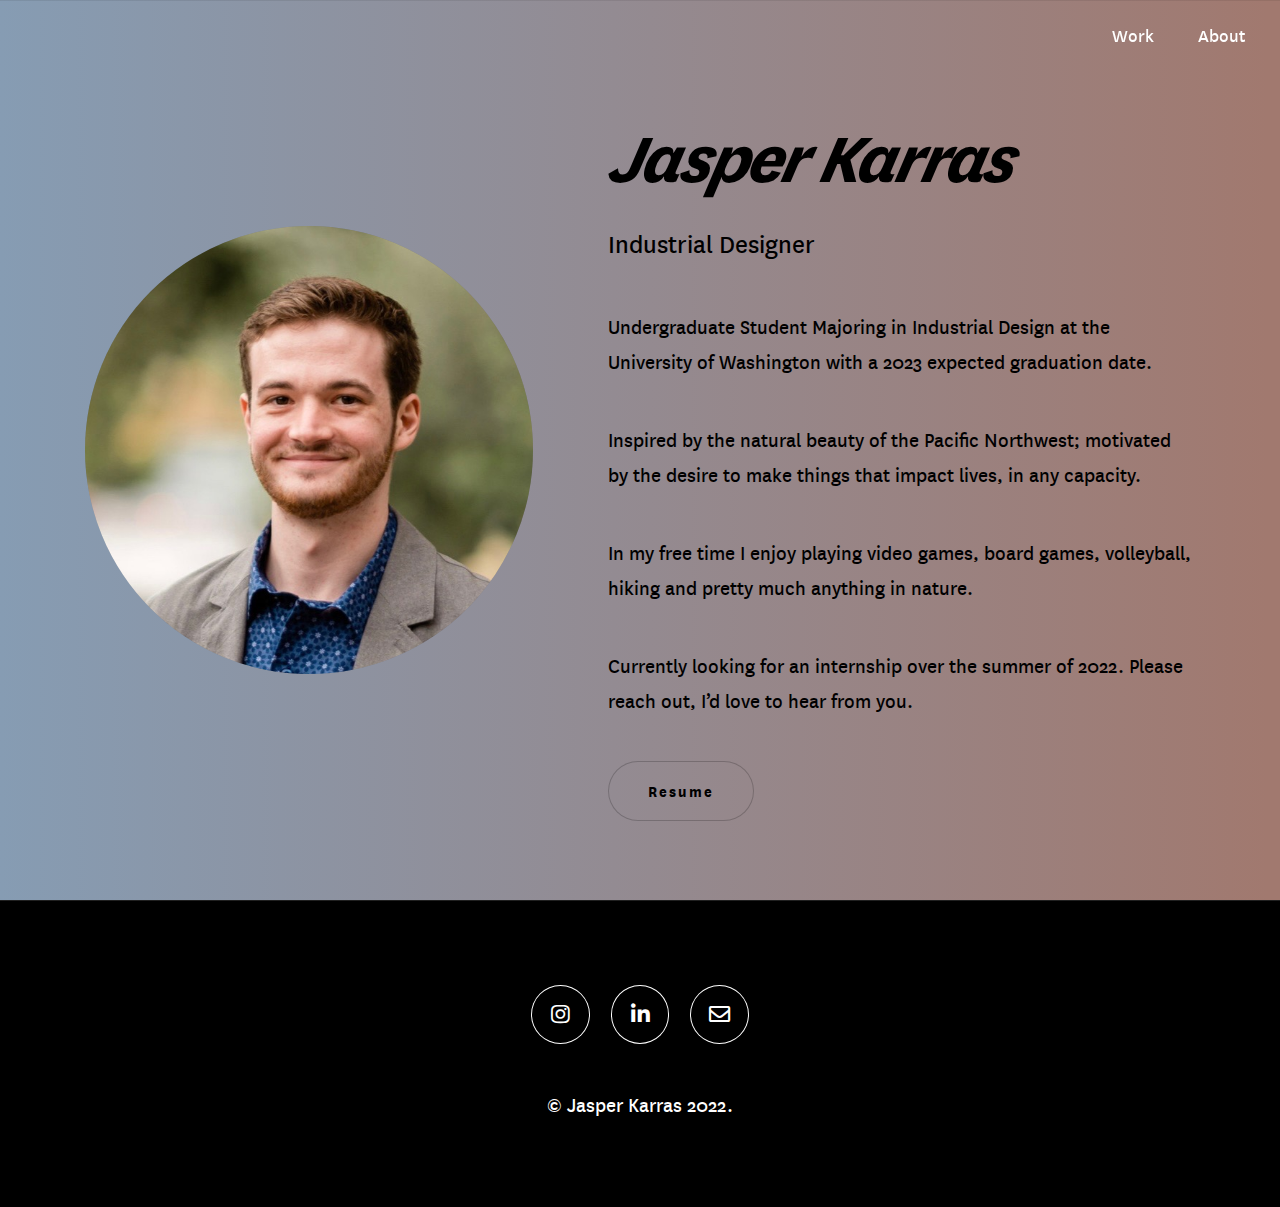
==== commit 9f060e59: "Update about.html" ====
--- a/about.html
+++ b/about.html
@@ -36,7 +36,8 @@
 							<p class="major">Industrial Designer</p>
 							<p>Undergraduate Student Majoring in Industrial Design at the University of Washington with a 2023 expected graduation date.</p>
 							<p>Inspired by the natural beauty of the Pacific Northwest; motivated by the desire to make things that impact lives, in any capacity.</p>
-							<p>Skilled in both physical and digital prototyping.</p>
+							<p>In my free time I enjoy playing video games, board games, volleyball, hiking and pretty much anything in nature.</p>
+							<p>Currently looking for an internship over the summer of 2022. Please reach out, I’d love to hear from you.</p>
 							<a href="assets/Karras_Resume.pdf" class="button" target="_blank">Resume</a>
 						</div>
 						<div class="image">
--- a/assets/css/main.css
+++ b/assets/css/main.css
@@ -3531,7 +3531,7 @@
 		@media screen and (max-width: 1680px) {
 
 			.banner.style1 .content {
-				padding: 5rem 5rem 3rem 5rem ;
+				padding: 5rem 2.5rem 3rem 2.5rem ;
 			}
 
 		}
@@ -3607,11 +3607,11 @@
 			@media screen and (orientation: portrait) {
 
 				.banner.style1.fullscreen .content {
-					min-height: 50vh;
+					min-height: 25vh;
 				}
 
 				.banner.style1.fullscreen .image {
-					height: 50vh;
+					height: 75vh;
 				}
 
 			}
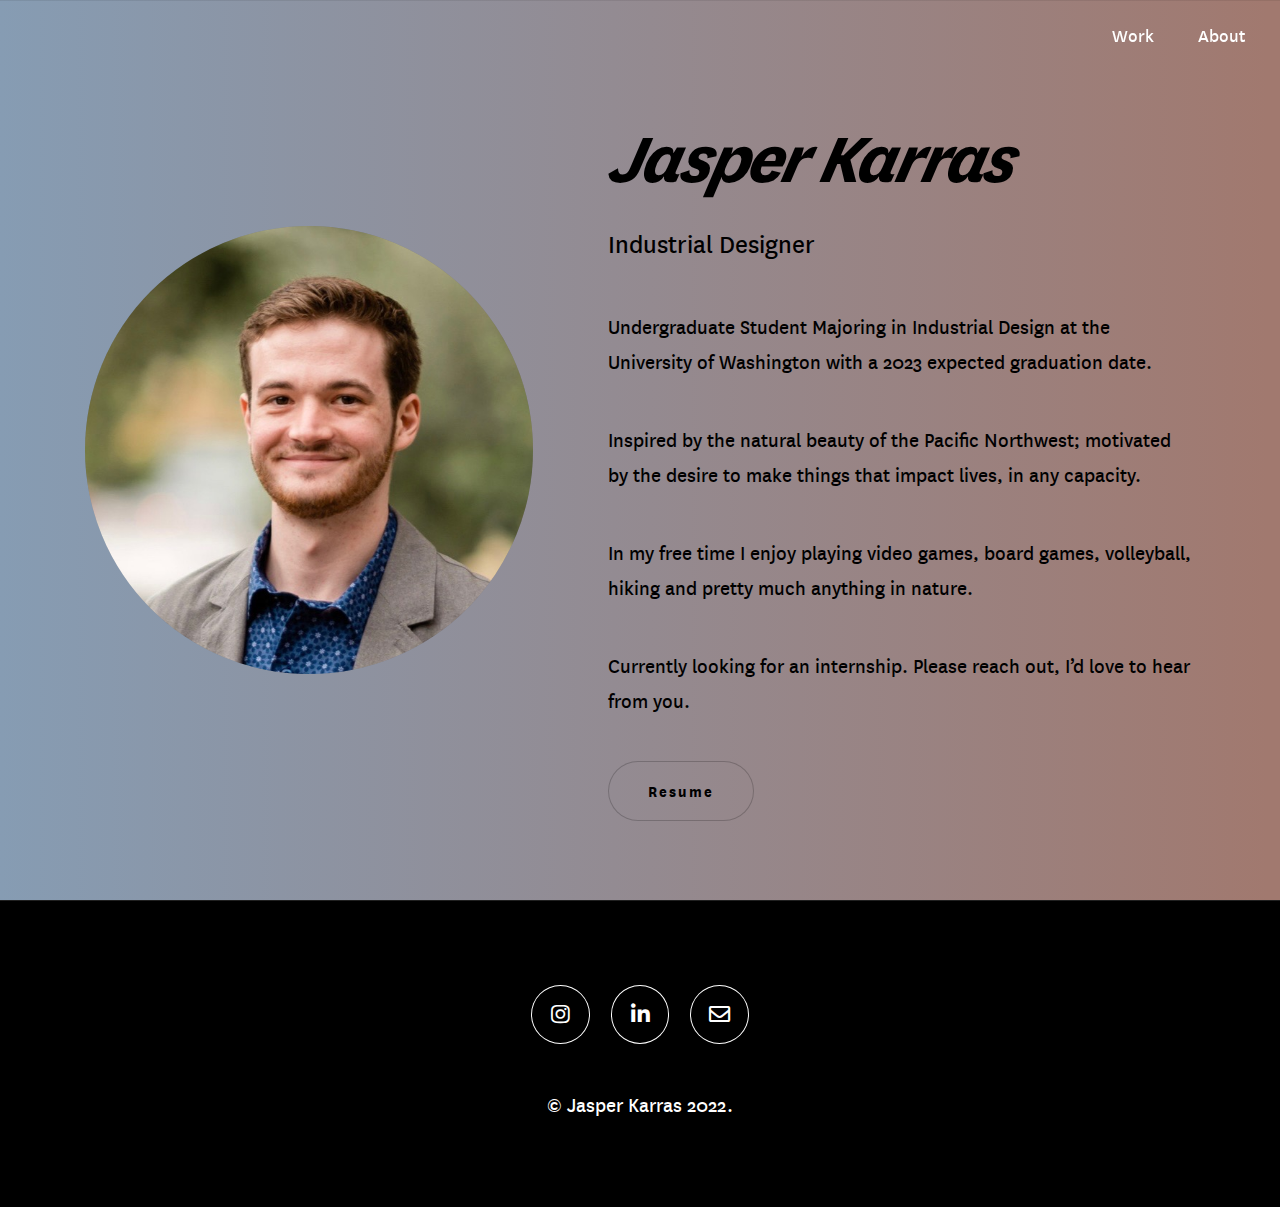
==== commit 004ada3c: "Update about.html" ====
--- a/about.html
+++ b/about.html
@@ -37,7 +37,7 @@
 							<p>Undergraduate Student Majoring in Industrial Design at the University of Washington with a 2023 expected graduation date.</p>
 							<p>Inspired by the natural beauty of the Pacific Northwest; motivated by the desire to make things that impact lives, in any capacity.</p>
 							<p>In my free time I enjoy playing video games, board games, volleyball, hiking and pretty much anything in nature.</p>
-							<p>Currently looking for an internship over the summer of 2022. Please reach out, I’d love to hear from you.</p>
+							<p>Currently looking for an internship. Please reach out, I’d love to hear from you.</p>
 							<a href="assets/Karras_Resume.pdf" class="button" target="_blank">Resume</a>
 						</div>
 						<div class="image">
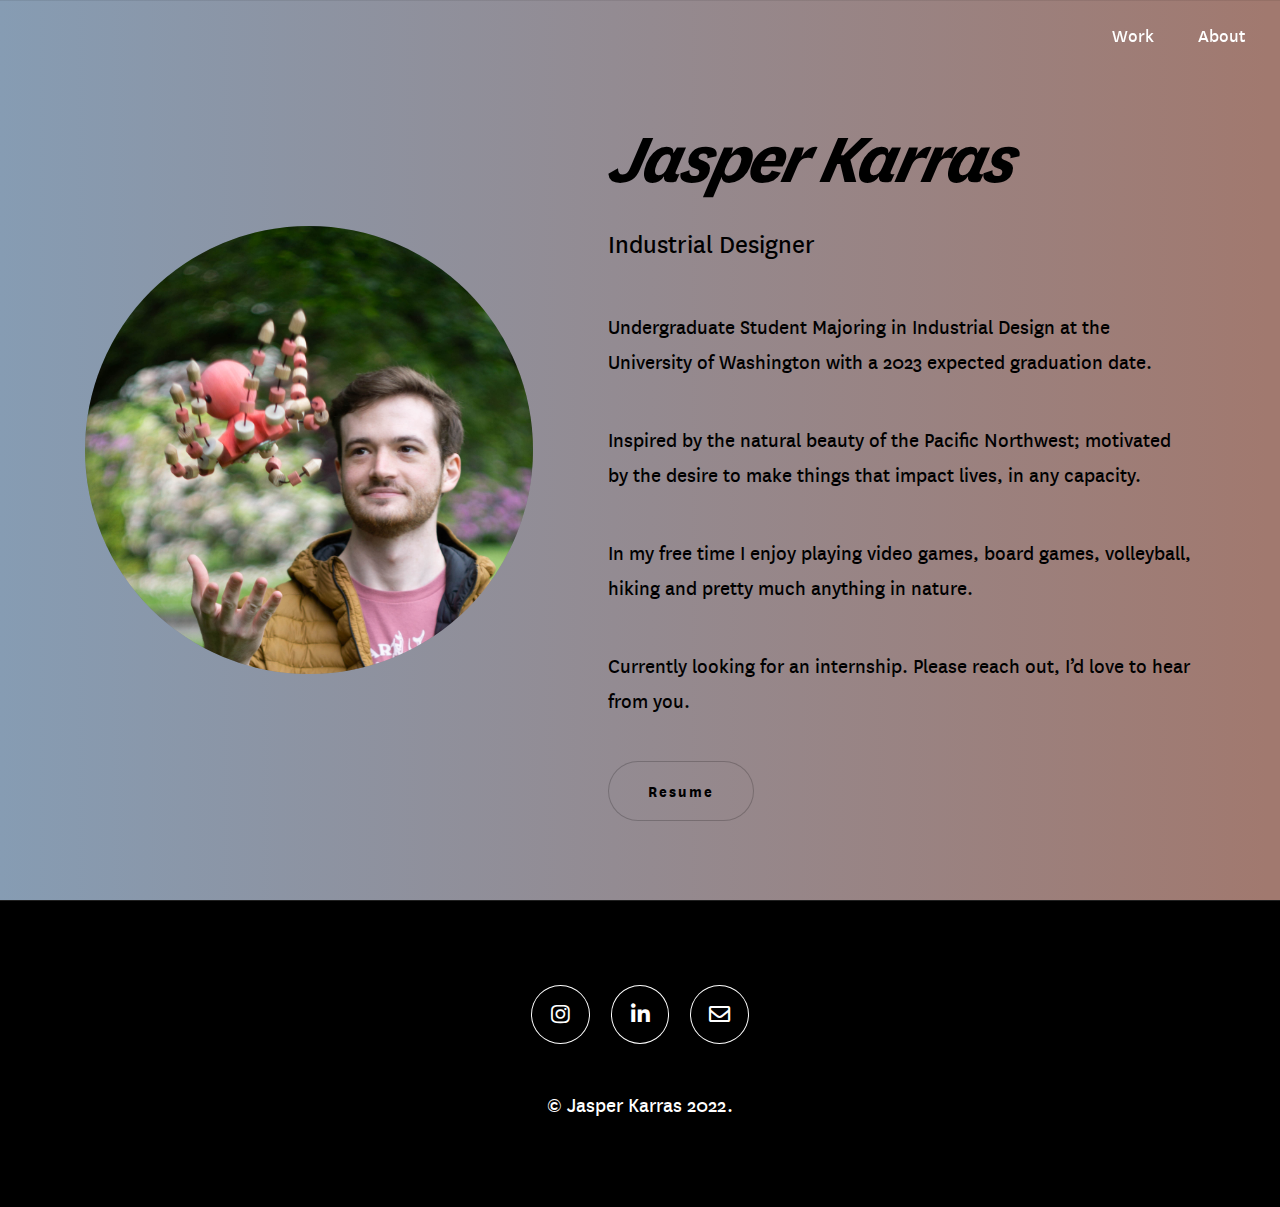
==== commit 152f7330: "Update about.html" ====
--- a/about.html
+++ b/about.html
@@ -41,7 +41,7 @@
 							<a href="assets/Karras_Resume.pdf" class="button" target="_blank">Resume</a>
 						</div>
 						<div class="image">
-							<img src="images/Logo/Profile Pic_2021.JPEG" alt="" />
+							<img src="images/Casual Pic.PNG" alt="" />
 						</div>
 					</section>
 
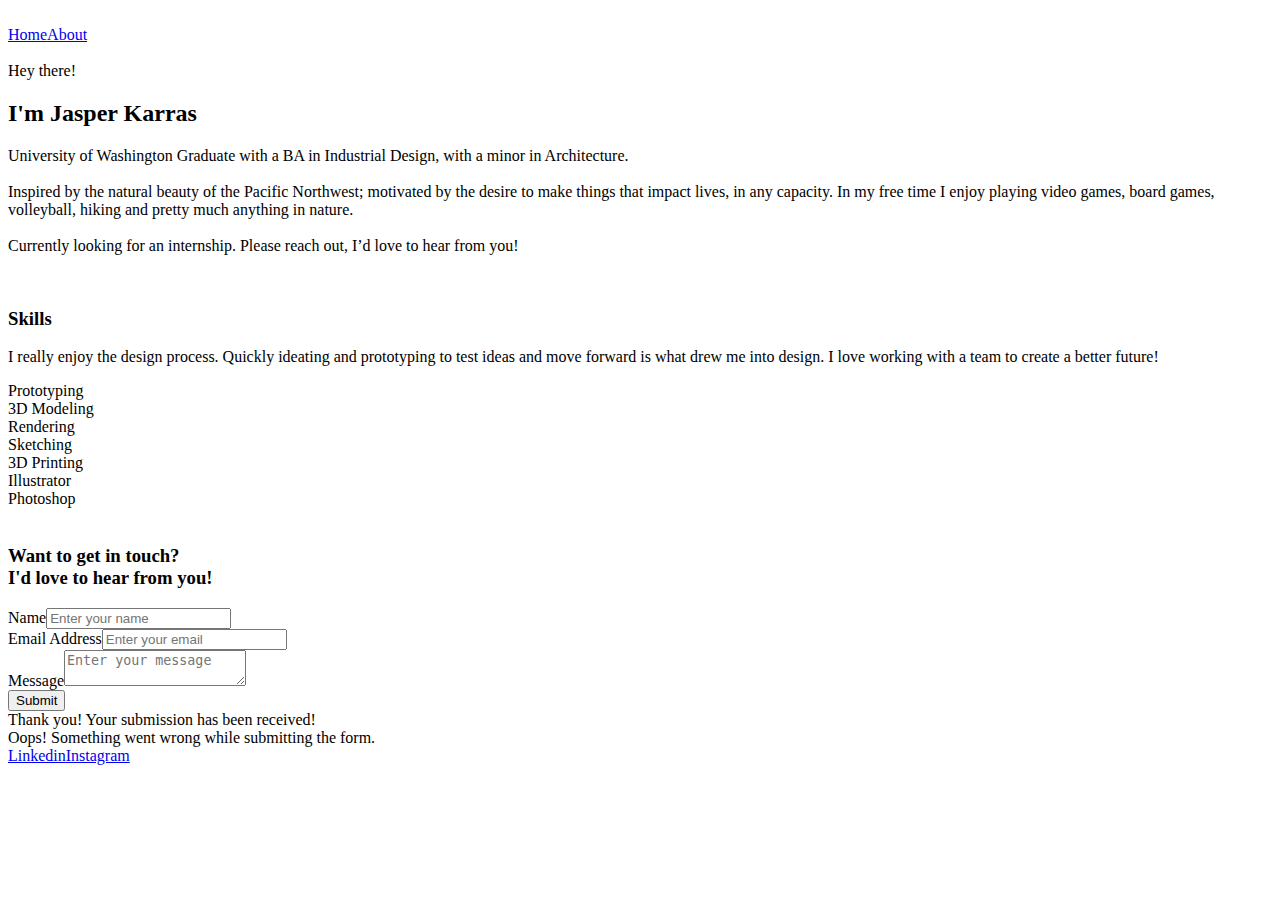
==== commit 219925a6: "Update about.html" ====
--- a/about.html
+++ b/about.html
@@ -1,78 +1,99 @@
-<!DOCTYPE HTML>
-
-<html>
-	<head>
-		<title>Jasper Karras</title>
-		<link rel="shortcut icon" type="image/x-icon" href="images/Logo_Black.png"/>		
-		<meta charset="utf-8" />
-		<meta name="viewport" content="width=device-width, initial-scale=1, user-scalable=no" />
-		<link rel="stylesheet" href="assets/css/main.css" />
-		<link rel="stylesheet" href="assets/webfonts/stylesheet.css" type="text/css" charset="utf-8" />
-	</head>
-	<style type="text/css">
-		.gallery article { 
-			padding: 10px;
-		 }
-	</style>
-	<body class="is-preload">
-
-		<!-- Wrapper -->
-			<div id="wrapper" class="divided">
-					<header id="header" class="alt" style="position: fixed;">
-						<h2><a href="index.html"><!--<img src="images/Logo_White.png" style="width: 1em; margin: 15px;">--></a></h2>
-						<nav id="nav">
-							<ul>
-								<li>
-									<a href="index.html" style="">Work</a>
-									<a href="about.html" style="">About</a>
-								</li>
-							</ul>
-						</nav>
-					</header>
-				<!-- One -->
-					<section class="banner style3 orient-right content-align-left image-position-center fullscreen onload-image-fade-in onload-content-fade-right">
-						<div class="content">
-							<h1>Jasper Karras</h1>
-							<p class="major">Industrial Designer</p>
-							<p>Undergraduate Student Majoring in Industrial Design at the University of Washington with a 2023 expected graduation date.</p>
-							<p>Inspired by the natural beauty of the Pacific Northwest; motivated by the desire to make things that impact lives, in any capacity.</p>
-							<p>In my free time I enjoy playing video games, board games, volleyball, hiking and pretty much anything in nature.</p>
-							<p>Currently looking for an internship. Please reach out, I’d love to hear from you.</p>
-							<a href="assets/Karras_Resume.pdf" class="button" target="_blank">Resume</a>
-						</div>
-						<div class="image">
-							<img src="images/Casual Pic.PNG" alt="" />
-						</div>
-					</section>
-
-				
-				
-
-				
-
-				<!-- Footer -->
-					<footer class="wrapper style1 align-center invert">
-						<div class="inner">
-							<ul class="icons">
-								<li><a href="https://www.instagram.com/jasperbwk/" target="_blank"  class="icon brands style2 fa-instagram"><span class="label">Instagram</span></a></li>
-								
-								<li><a href="https://www.linkedin.com/in/jasper-karras-420a00223" target="_blank"  class="icon brands style2 fa-linkedin-in"><span class="label">LinkedIn</span></a></li>
-								<li><a href="mailto:jkarras@uw.edu" target="_blank"  class="icon style2 fa-envelope"><span class="label">Email</span></a></li>
-							</ul>
-							<p>&copy; Jasper Karras 2022.</p>
-						</div>
-					</footer>
-
-			</div>
-
-		<!-- Scripts -->
-			<script src="assets/js/jquery.min.js"></script>
-			<script src="assets/js/jquery.scrollex.min.js"></script>
-			<script src="assets/js/jquery.scrolly.min.js"></script>
-			<script src="assets/js/browser.min.js"></script>
-			<script src="assets/js/breakpoints.min.js"></script>
-			<script src="assets/js/util.js"></script>
-			<script src="assets/js/main.js"></script>
-
-	</body>
+<!DOCTYPE html><!-- Last Published: Wed Sep 06 2023 22:55:14 GMT+0000 (Coordinated Universal Time) -->
+<html data-wf-domain="www.jasperkarras.com" data-wf-page="64d1410ad938872510b209af" data-wf-site="639cd69fa449411ac38918b7">
+   <head>
+      <meta charset="utf-8"/>
+      <title>About</title>
+      <meta content="About" property="og:title"/>
+      <meta content="About" property="twitter:title"/>
+      <meta content="width=device-width, initial-scale=1" name="viewport"/>
+      <link href="https://uploads-ssl.webflow.com/639cd69fa449411ac38918b7/css/jaspers-karras.webflow.66f921ea4.css" rel="stylesheet" type="text/css"/>
+      <link href="https://fonts.googleapis.com" rel="preconnect"/>
+      <link href="https://fonts.gstatic.com" rel="preconnect" crossorigin="anonymous"/>
+      <script src="https://ajax.googleapis.com/ajax/libs/webfont/1.6.26/webfont.js" type="text/javascript"></script><script type="text/javascript">WebFont.load({  google: {    families: ["Montserrat:100,100italic,200,200italic,300,300italic,400,400italic,500,500italic,600,600italic,700,700italic,800,800italic,900,900italic"]  }});</script><script type="text/javascript">!function(o,c){var n=c.documentElement,t=" w-mod-";n.className+=t+"js",("ontouchstart"in o||o.DocumentTouch&&c instanceof DocumentTouch)&&(n.className+=t+"touch")}(window,document);</script>
+      <link href="https://uploads-ssl.webflow.com/639cd69fa449411ac38918b7/639e74be36cbb329729930bb_Asset%205.png" rel="shortcut icon" type="image/x-icon"/>
+      <link href="https://uploads-ssl.webflow.com/639cd69fa449411ac38918b7/639e745b406f2f4db6994e37_Asset%204.png" rel="apple-touch-icon"/>
+   </head>
+   <body>
+      <div data-collapse="medium" data-animation="default" data-duration="400" data-easing="ease" data-easing2="ease" role="banner" class="navigation w-nav">
+         <div class="navigation-items">
+            <a href="/" class="logo-link w-nav-brand"><img src="https://uploads-ssl.webflow.com/639cd69fa449411ac38918b7/639e745b406f2f4db6994e37_Asset%204.png" width="104" alt=""/></a>
+            <div class="navigation-wrap">
+               <nav role="navigation" class="navigation-items w-nav-menu"><a href="/" class="navigation-item w-nav-link">Home</a><a href="/about" aria-current="page" class="navigation-item w-nav-link w--current">About</a></nav>
+               <div class="menu-button w-nav-button"><img src="https://uploads-ssl.webflow.com/639cd69fa449411ac38918b7/639cd69fa44941b0b48918c8_menu-icon.png" width="22" alt="" class="menu-icon"/></div>
+            </div>
+         </div>
+      </div>
+      <div class="section">
+         <div class="container">
+            <div class="w-layout-grid about-intro-grid">
+               <div id="w-node-_9b2922ad-09b1-aebb-0430-7dee623c62c1-10b209af" class="about-head-text-wrap">
+                  <div class="label cc-about-light">Hey there!</div>
+                  <h2 class="hi-there-heading">I&#x27;m Jasper Karras</h2>
+                  <p class="paragraph-light">University of Washington Graduate with a BA in Industrial Design, with a minor in Architecture.<br/>‍<br/>Inspired by the natural beauty of the Pacific Northwest; motivated by the desire to make things that impact lives, in any capacity. In my free time I enjoy playing video games, board games, volleyball, hiking and pretty much anything in nature.<br/> <br/>Currently looking for an internship. Please reach out, I’d love to hear from you!</p>
+               </div>
+               <img src="https://uploads-ssl.webflow.com/639cd69fa449411ac38918b7/639cf1b3882c7ff6e445395b_Profile%20Pic.PNG" id="w-node-_9b2922ad-09b1-aebb-0430-7dee623c62c8-10b209af" sizes="(max-width: 479px) 100vw, (max-width: 767px) 72vw, 70vw" srcset="https://uploads-ssl.webflow.com/639cd69fa449411ac38918b7/639cf1b3882c7ff6e445395b_Profile%20Pic-p-500.png 500w, https://uploads-ssl.webflow.com/639cd69fa449411ac38918b7/639cf1b3882c7ff6e445395b_Profile%20Pic-p-800.png 800w, https://uploads-ssl.webflow.com/639cd69fa449411ac38918b7/639cf1b3882c7ff6e445395b_Profile%20Pic-p-1080.png 1080w, https://uploads-ssl.webflow.com/639cd69fa449411ac38918b7/639cf1b3882c7ff6e445395b_Profile%20Pic-p-1600.png 1600w, https://uploads-ssl.webflow.com/639cd69fa449411ac38918b7/639cf1b3882c7ff6e445395b_Profile%20Pic-p-2000.png 2000w, https://uploads-ssl.webflow.com/639cd69fa449411ac38918b7/639cf1b3882c7ff6e445395b_Profile%20Pic.PNG 2548w" alt="" class="image-4"/>
+            </div>
+         </div>
+      </div>
+      <div class="section">
+         <div class="container">
+            <div class="w-layout-grid skills-grid">
+               <div id="w-node-dac044b7-be90-60f3-414d-4224828ffd8a-10b209af" class="skillset-wrap">
+                  <h3 class="heading-3">Skills</h3>
+                  <p class="paragraph-light">I really enjoy the design process. Quickly ideating and prototyping to test ideas and move forward is what drew me into design. I love working with a team to create a better future!</p>
+               </div>
+               <div id="w-node-dac044b7-be90-60f3-414d-4224828ffd8f-10b209af" class="w-layout-grid services-items-grid">
+                  <div id="w-node-dac044b7-be90-60f3-414d-4224828ffd90-10b209af">
+                     <div class="service-name-text">Prototyping</div>
+                     <div class="service-name-text">3D Modeling</div>
+                     <div class="service-name-text">Rendering</div>
+                     <div class="service-name-text">Sketching</div>
+                  </div>
+                  <div id="w-node-dac044b7-be90-60f3-414d-4224828ffd99-10b209af">
+                     <div class="service-name-text">3D Printing</div>
+                     <div class="service-name-text">Illustrator</div>
+                     <div class="service-name-text">Photoshop</div>
+                  </div>
+               </div>
+            </div>
+         </div>
+         <div class="container"></div>
+      </div>
+      <div class="section">
+         <div class="container"><a href="https://drive.google.com/drive/folders/1wj1qDdwRmF_FpSFuYINkTzLFkfxjNKdt?usp=drive_link" target="_blank" class="link-block w-inline-block"><img src="https://uploads-ssl.webflow.com/639cd69fa449411ac38918b7/64d14177b499c12f9a35fe26_Portfolio%20button.png" loading="lazy" alt="" class="image-3"/></a><a href="https://uploads-ssl.webflow.com/639cd69fa449411ac38918b7/64f90326d5cd7be013b3be71_Karras_Resume.pdf" target="_blank" class="link-block w-inline-block"><img src="https://uploads-ssl.webflow.com/639cd69fa449411ac38918b7/64d1418182f35f915ca19ae1_resume%20button2.png" loading="lazy" alt="" class="image-3"/></a></div>
+      </div>
+      <div class="section cc-contact">
+         <div class="container">
+            <div class="contact">
+               <div class="contact-headline">
+                  <h3>Want to get in touch?<br/>I&#x27;d love to hear from you!</h3>
+                  <p class="paragraph-light"> </p>
+               </div>
+               <div class="contact-form-wrap">
+                  <div class="w-form">
+                     <form id="wf-form-Email-Form" name="wf-form-Email-Form" data-name="Email Form" method="get" class="contact-form" data-wf-page-id="64d1410ad938872510b209af" data-wf-element-id="d783a17e-0b35-a13a-0448-a852d0df4a30">
+                        <div class="w-layout-grid contact-form-grid">
+                           <div id="w-node-d783a17e-0b35-a13a-0448-a852d0df4a32-d0df4a24"><label for="Name-3">Name</label><input type="text" class="text-field w-input" maxlength="256" name="Name" data-name="Name" placeholder="Enter your name" id="Name"/></div>
+                           <div id="w-node-d783a17e-0b35-a13a-0448-a852d0df4a36-d0df4a24"><label for="Email-3">Email Address</label><input type="email" class="text-field w-input" maxlength="256" name="Email" data-name="Email" placeholder="Enter your email" id="Email" required=""/></div>
+                           <div id="w-node-d783a17e-0b35-a13a-0448-a852d0df4a3a-d0df4a24"><label for="Message">Message</label><textarea id="Message" name="Message" placeholder="Enter your message" maxlength="5000" data-name="Message" class="text-field cc-textarea w-input"></textarea></div>
+                        </div>
+                        <input type="submit" value="Submit" data-wait="Please wait..." class="button w-button"/>
+                     </form>
+                     <div class="status-message cc-success-message w-form-done">
+                        <div>Thank you! Your submission has been received!</div>
+                     </div>
+                     <div class="status-message cc-error-message w-form-fail">
+                        <div>Oops! Something went wrong while submitting the form.</div>
+                     </div>
+                  </div>
+               </div>
+            </div>
+         </div>
+      </div>
+      <div class="footer-wrap">
+         <div><a href="https://webflow.com/" target="_blank" class="webflow-link w-inline-block"></a></div>
+         <div class="footer-links"><a href="https://www.linkedin.com/in/jasper-karras/" target="_blank" class="footer-item">Linkedin</a><a href="https://www.instagram.com/jasperbwk/" target="_blank" class="footer-item">Instagram</a></div>
+      </div>
+      <script src="https://d3e54v103j8qbb.cloudfront.net/js/jquery-3.5.1.min.dc5e7f18c8.js?site=639cd69fa449411ac38918b7" type="text/javascript" integrity="sha256-9/aliU8dGd2tb6OSsuzixeV4y/faTqgFtohetphbbj0=" crossorigin="anonymous"></script><script src="https://uploads-ssl.webflow.com/639cd69fa449411ac38918b7/js/webflow.d513ca016.js" type="text/javascript"></script>
+   </body>
 </html>
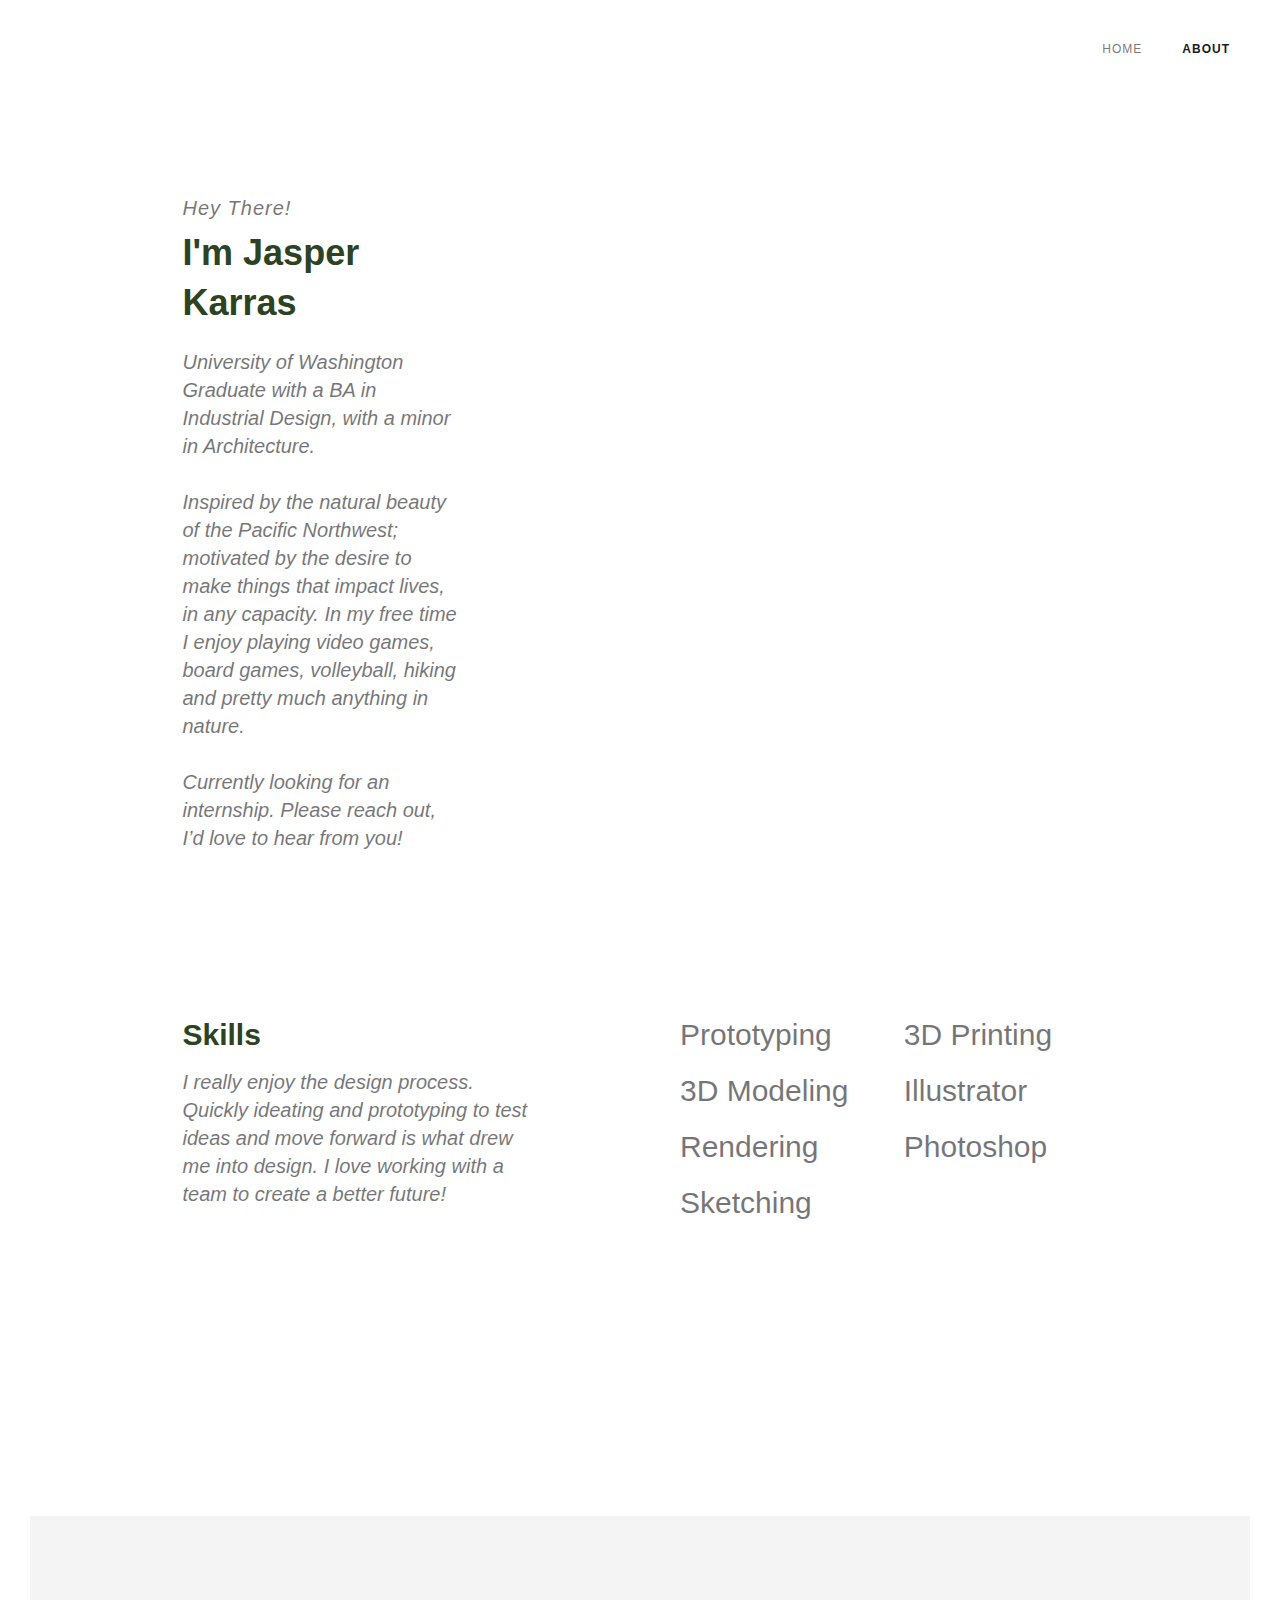
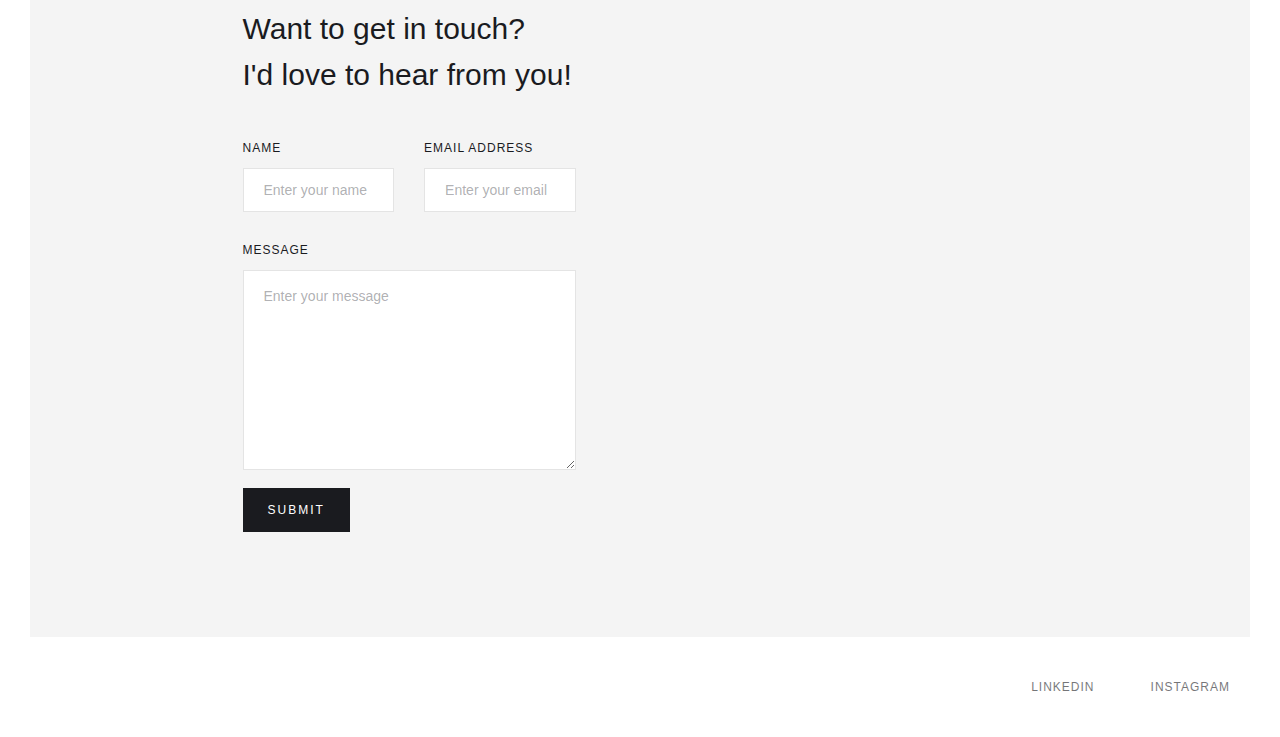
==== commit e60d2de9: "Update about.html" ====
--- a/about.html
+++ b/about.html
@@ -6,7 +6,7 @@
       <meta content="About" property="og:title"/>
       <meta content="About" property="twitter:title"/>
       <meta content="width=device-width, initial-scale=1" name="viewport"/>
-      <link href="https://uploads-ssl.webflow.com/639cd69fa449411ac38918b7/css/jaspers-karras.webflow.66f921ea4.css" rel="stylesheet" type="text/css"/>
+      <link href="assets/css/main.css" rel="stylesheet" type="text/css"/>
       <link href="https://fonts.googleapis.com" rel="preconnect"/>
       <link href="https://fonts.gstatic.com" rel="preconnect" crossorigin="anonymous"/>
       <script src="https://ajax.googleapis.com/ajax/libs/webfont/1.6.26/webfont.js" type="text/javascript"></script><script type="text/javascript">WebFont.load({  google: {    families: ["Montserrat:100,100italic,200,200italic,300,300italic,400,400italic,500,500italic,600,600italic,700,700italic,800,800italic,900,900italic"]  }});</script><script type="text/javascript">!function(o,c){var n=c.documentElement,t=" w-mod-";n.className+=t+"js",("ontouchstart"in o||o.DocumentTouch&&c instanceof DocumentTouch)&&(n.className+=t+"touch")}(window,document);</script>
--- a/assets/css/main.css
+++ b/assets/css/main.css
@@ -0,0 +1,3737 @@
+html {
+  -ms-text-size-adjust: 100%;
+  -webkit-text-size-adjust: 100%;
+  font-family: sans-serif;
+}
+
+body {
+  margin: 0;
+}
+
+article, aside, details, figcaption, figure, footer, header, hgroup, main, menu, nav, section, summary {
+  display: block;
+}
+
+audio, canvas, progress, video {
+  vertical-align: baseline;
+  display: inline-block;
+}
+
+audio:not([controls]) {
+  height: 0;
+  display: none;
+}
+
+[hidden], template {
+  display: none;
+}
+
+a {
+  background-color: rgba(0, 0, 0, 0);
+}
+
+a:active, a:hover {
+  outline: 0;
+}
+
+abbr[title] {
+  border-bottom: 1px dotted;
+}
+
+b, strong {
+  font-weight: bold;
+}
+
+dfn {
+  font-style: italic;
+}
+
+h1 {
+  margin: .67em 0;
+  font-size: 2em;
+}
+
+mark {
+  color: #000;
+  background: #ff0;
+}
+
+small {
+  font-size: 80%;
+}
+
+sub, sup {
+  vertical-align: baseline;
+  font-size: 75%;
+  line-height: 0;
+  position: relative;
+}
+
+sup {
+  top: -.5em;
+}
+
+sub {
+  bottom: -.25em;
+}
+
+img {
+  border: 0;
+}
+
+svg:not(:root) {
+  overflow: hidden;
+}
+
+figure {
+  margin: 1em 40px;
+}
+
+hr {
+  box-sizing: content-box;
+  height: 0;
+}
+
+pre {
+  overflow: auto;
+}
+
+code, kbd, pre, samp {
+  font-family: monospace;
+  font-size: 1em;
+}
+
+button, input, optgroup, select, textarea {
+  color: inherit;
+  font: inherit;
+  margin: 0;
+}
+
+button {
+  overflow: visible;
+}
+
+button, select {
+  text-transform: none;
+}
+
+button, html input[type="button"], input[type="reset"] {
+  -webkit-appearance: button;
+  cursor: pointer;
+}
+
+button[disabled], html input[disabled] {
+  cursor: default;
+}
+
+button::-moz-focus-inner, input::-moz-focus-inner {
+  border: 0;
+  padding: 0;
+}
+
+input {
+  line-height: normal;
+}
+
+input[type="checkbox"], input[type="radio"] {
+  box-sizing: border-box;
+  padding: 0;
+}
+
+input[type="number"]::-webkit-inner-spin-button, input[type="number"]::-webkit-outer-spin-button {
+  height: auto;
+}
+
+input[type="search"] {
+  -webkit-appearance: none;
+}
+
+input[type="search"]::-webkit-search-cancel-button, input[type="search"]::-webkit-search-decoration {
+  -webkit-appearance: none;
+}
+
+fieldset {
+  border: 1px solid silver;
+  margin: 0 2px;
+  padding: .35em .625em .75em;
+}
+
+legend {
+  border: 0;
+  padding: 0;
+}
+
+textarea {
+  overflow: auto;
+}
+
+optgroup {
+  font-weight: bold;
+}
+
+table {
+  border-collapse: collapse;
+  border-spacing: 0;
+}
+
+td, th {
+  padding: 0;
+}
+
+@font-face {
+  font-family: webflow-icons;
+  src: url("[data-uri]") format("truetype");
+  font-weight: normal;
+  font-style: normal;
+}
+
+[class^="w-icon-"], [class*=" w-icon-"] {
+  speak: none;
+  font-variant: normal;
+  text-transform: none;
+  -webkit-font-smoothing: antialiased;
+  -moz-osx-font-smoothing: grayscale;
+  font-style: normal;
+  font-weight: normal;
+  line-height: 1;
+  font-family: webflow-icons !important;
+}
+
+.w-icon-slider-right:before {
+  content: "î˜€";
+}
+
+.w-icon-slider-left:before {
+  content: "î˜";
+}
+
+.w-icon-nav-menu:before {
+  content: "î˜‚";
+}
+
+.w-icon-arrow-down:before, .w-icon-dropdown-toggle:before {
+  content: "î˜ƒ";
+}
+
+.w-icon-file-upload-remove:before {
+  content: "î¤€";
+}
+
+.w-icon-file-upload-icon:before {
+  content: "î¤ƒ";
+}
+
+* {
+  box-sizing: border-box;
+}
+
+html {
+  height: 100%;
+}
+
+body {
+  min-height: 100%;
+  color: #333;
+  background-color: #fff;
+  margin: 0;
+  font-family: Arial, sans-serif;
+  font-size: 14px;
+  line-height: 20px;
+}
+
+img {
+  max-width: 100%;
+  vertical-align: middle;
+  display: inline-block;
+}
+
+html.w-mod-touch * {
+  background-attachment: scroll !important;
+}
+
+.w-block {
+  display: block;
+}
+
+.w-inline-block {
+  max-width: 100%;
+  display: inline-block;
+}
+
+.w-clearfix:before, .w-clearfix:after {
+  content: " ";
+  grid-area: 1 / 1 / 2 / 2;
+  display: table;
+}
+
+.w-clearfix:after {
+  clear: both;
+}
+
+.w-hidden {
+  display: none;
+}
+
+.w-button {
+  color: #fff;
+  line-height: inherit;
+  cursor: pointer;
+  background-color: #3898ec;
+  border: 0;
+  border-radius: 0;
+  padding: 9px 15px;
+  text-decoration: none;
+  display: inline-block;
+}
+
+input.w-button {
+  -webkit-appearance: button;
+}
+
+html[data-w-dynpage] [data-w-cloak] {
+  color: rgba(0, 0, 0, 0) !important;
+}
+
+.w-webflow-badge, .w-webflow-badge * {
+  z-index: auto;
+  visibility: visible;
+  box-sizing: border-box;
+  width: auto;
+  height: auto;
+  max-height: none;
+  max-width: none;
+  min-height: 0;
+  min-width: 0;
+  float: none;
+  clear: none;
+  box-shadow: none;
+  opacity: 1;
+  direction: ltr;
+  font-family: inherit;
+  font-weight: inherit;
+  color: inherit;
+  font-size: inherit;
+  line-height: inherit;
+  font-style: inherit;
+  font-variant: inherit;
+  text-align: inherit;
+  letter-spacing: inherit;
+  -webkit-text-decoration: inherit;
+  text-decoration: inherit;
+  text-indent: 0;
+  text-transform: inherit;
+  text-shadow: none;
+  font-smoothing: auto;
+  vertical-align: baseline;
+  cursor: inherit;
+  white-space: inherit;
+  word-break: normal;
+  word-spacing: normal;
+  word-wrap: normal;
+  background: none;
+  border: 0 rgba(0, 0, 0, 0);
+  border-radius: 0;
+  margin: 0;
+  padding: 0;
+  list-style-type: disc;
+  transition: none;
+  display: block;
+  position: static;
+  top: auto;
+  bottom: auto;
+  left: auto;
+  right: auto;
+  overflow: visible;
+  transform: none;
+}
+
+.w-webflow-badge {
+  white-space: nowrap;
+  cursor: pointer;
+  box-shadow: 0 0 0 1px rgba(0, 0, 0, .1), 0 1px 3px rgba(0, 0, 0, .1);
+  visibility: visible !important;
+  z-index: 2147483647 !important;
+  color: #aaadb0 !important;
+  opacity: 1 !important;
+  width: auto !important;
+  height: auto !important;
+  background-color: #fff !important;
+  border-radius: 3px !important;
+  margin: 0 !important;
+  padding: 6px 8px 6px 6px !important;
+  font-size: 12px !important;
+  line-height: 14px !important;
+  text-decoration: none !important;
+  display: inline-block !important;
+  position: fixed !important;
+  top: auto !important;
+  bottom: 12px !important;
+  left: auto !important;
+  right: 12px !important;
+  overflow: visible !important;
+  transform: none !important;
+}
+
+.w-webflow-badge > img {
+  visibility: visible !important;
+  opacity: 1 !important;
+  vertical-align: middle !important;
+  display: inline-block !important;
+}
+
+h1, h2, h3, h4, h5, h6 {
+  margin-bottom: 10px;
+  font-weight: bold;
+}
+
+h1 {
+  margin-top: 20px;
+  font-size: 38px;
+  line-height: 44px;
+}
+
+h2 {
+  margin-top: 20px;
+  font-size: 32px;
+  line-height: 36px;
+}
+
+h3 {
+  margin-top: 20px;
+  font-size: 24px;
+  line-height: 30px;
+}
+
+h4 {
+  margin-top: 10px;
+  font-size: 18px;
+  line-height: 24px;
+}
+
+h5 {
+  margin-top: 10px;
+  font-size: 14px;
+  line-height: 20px;
+}
+
+h6 {
+  margin-top: 10px;
+  font-size: 12px;
+  line-height: 18px;
+}
+
+p {
+  margin-top: 0;
+  margin-bottom: 10px;
+}
+
+blockquote {
+  border-left: 5px solid #e2e2e2;
+  margin: 0 0 10px;
+  padding: 10px 20px;
+  font-size: 18px;
+  line-height: 22px;
+}
+
+figure {
+  margin: 0 0 10px;
+}
+
+figcaption {
+  text-align: center;
+  margin-top: 5px;
+}
+
+ul, ol {
+  margin-top: 0;
+  margin-bottom: 10px;
+  padding-left: 40px;
+}
+
+.w-list-unstyled {
+  padding-left: 0;
+  list-style: none;
+}
+
+.w-embed:before, .w-embed:after {
+  content: " ";
+  grid-area: 1 / 1 / 2 / 2;
+  display: table;
+}
+
+.w-embed:after {
+  clear: both;
+}
+
+.w-video {
+  width: 100%;
+  padding: 0;
+  position: relative;
+}
+
+.w-video iframe, .w-video object, .w-video embed {
+  width: 100%;
+  height: 100%;
+  border: none;
+  position: absolute;
+  top: 0;
+  left: 0;
+}
+
+fieldset {
+  border: 0;
+  margin: 0;
+  padding: 0;
+}
+
+button, [type="button"], [type="reset"] {
+  cursor: pointer;
+  -webkit-appearance: button;
+  border: 0;
+}
+
+.w-form {
+  margin: 0 0 15px;
+}
+
+.w-form-done {
+  text-align: center;
+  background-color: #ddd;
+  padding: 20px;
+  display: none;
+}
+
+.w-form-fail {
+  background-color: #ffdede;
+  margin-top: 10px;
+  padding: 10px;
+  display: none;
+}
+
+label {
+  margin-bottom: 5px;
+  font-weight: bold;
+  display: block;
+}
+
+.w-input, .w-select {
+  width: 100%;
+  height: 38px;
+  color: #333;
+  vertical-align: middle;
+  background-color: #fff;
+  border: 1px solid #ccc;
+  margin-bottom: 10px;
+  padding: 8px 12px;
+  font-size: 14px;
+  line-height: 1.42857;
+  display: block;
+}
+
+.w-input:-moz-placeholder, .w-select:-moz-placeholder {
+  color: #999;
+}
+
+.w-input::-moz-placeholder, .w-select::-moz-placeholder {
+  color: #999;
+  opacity: 1;
+}
+
+.w-input::-webkit-input-placeholder, .w-select::-webkit-input-placeholder {
+  color: #999;
+}
+
+.w-input:focus, .w-select:focus {
+  border-color: #3898ec;
+  outline: 0;
+}
+
+.w-input[disabled], .w-select[disabled], .w-input[readonly], .w-select[readonly], fieldset[disabled] .w-input, fieldset[disabled] .w-select {
+  cursor: not-allowed;
+}
+
+.w-input[disabled]:not(.w-input-disabled), .w-select[disabled]:not(.w-input-disabled), .w-input[readonly], .w-select[readonly], fieldset[disabled]:not(.w-input-disabled) .w-input, fieldset[disabled]:not(.w-input-disabled) .w-select {
+  background-color: #eee;
+}
+
+textarea.w-input, textarea.w-select {
+  height: auto;
+}
+
+.w-select {
+  background-color: #f3f3f3;
+}
+
+.w-select[multiple] {
+  height: auto;
+}
+
+.w-form-label {
+  cursor: pointer;
+  margin-bottom: 0;
+  font-weight: normal;
+  display: inline-block;
+}
+
+.w-radio {
+  margin-bottom: 5px;
+  padding-left: 20px;
+  display: block;
+}
+
+.w-radio:before, .w-radio:after {
+  content: " ";
+  grid-area: 1 / 1 / 2 / 2;
+  display: table;
+}
+
+.w-radio:after {
+  clear: both;
+}
+
+.w-radio-input {
+  float: left;
+  margin: 3px 0 0 -20px;
+  line-height: normal;
+}
+
+.w-file-upload {
+  margin-bottom: 10px;
+  display: block;
+}
+
+.w-file-upload-input {
+  width: .1px;
+  height: .1px;
+  opacity: 0;
+  z-index: -100;
+  position: absolute;
+  overflow: hidden;
+}
+
+.w-file-upload-default, .w-file-upload-uploading, .w-file-upload-success {
+  color: #333;
+  display: inline-block;
+}
+
+.w-file-upload-error {
+  margin-top: 10px;
+  display: block;
+}
+
+.w-file-upload-default.w-hidden, .w-file-upload-uploading.w-hidden, .w-file-upload-error.w-hidden, .w-file-upload-success.w-hidden {
+  display: none;
+}
+
+.w-file-upload-uploading-btn {
+  cursor: pointer;
+  background-color: #fafafa;
+  border: 1px solid #ccc;
+  margin: 0;
+  padding: 8px 12px;
+  font-size: 14px;
+  font-weight: normal;
+  display: flex;
+}
+
+.w-file-upload-file {
+  background-color: #fafafa;
+  border: 1px solid #ccc;
+  flex-grow: 1;
+  justify-content: space-between;
+  margin: 0;
+  padding: 8px 9px 8px 11px;
+  display: flex;
+}
+
+.w-file-upload-file-name {
+  font-size: 14px;
+  font-weight: normal;
+  display: block;
+}
+
+.w-file-remove-link {
+  width: auto;
+  height: auto;
+  cursor: pointer;
+  margin-top: 3px;
+  margin-left: 10px;
+  padding: 3px;
+  display: block;
+}
+
+.w-icon-file-upload-remove {
+  margin: auto;
+  font-size: 10px;
+}
+
+.w-file-upload-error-msg {
+  color: #ea384c;
+  padding: 2px 0;
+  display: inline-block;
+}
+
+.w-file-upload-info {
+  padding: 0 12px;
+  line-height: 38px;
+  display: inline-block;
+}
+
+.w-file-upload-label {
+  cursor: pointer;
+  background-color: #fafafa;
+  border: 1px solid #ccc;
+  margin: 0;
+  padding: 8px 12px;
+  font-size: 14px;
+  font-weight: normal;
+  display: inline-block;
+}
+
+.w-icon-file-upload-icon, .w-icon-file-upload-uploading {
+  width: 20px;
+  margin-right: 8px;
+  display: inline-block;
+}
+
+.w-icon-file-upload-uploading {
+  height: 20px;
+}
+
+.w-container {
+  max-width: 940px;
+  margin-left: auto;
+  margin-right: auto;
+}
+
+.w-container:before, .w-container:after {
+  content: " ";
+  grid-area: 1 / 1 / 2 / 2;
+  display: table;
+}
+
+.w-container:after {
+  clear: both;
+}
+
+.w-container .w-row {
+  margin-left: -10px;
+  margin-right: -10px;
+}
+
+.w-row:before, .w-row:after {
+  content: " ";
+  grid-area: 1 / 1 / 2 / 2;
+  display: table;
+}
+
+.w-row:after {
+  clear: both;
+}
+
+.w-row .w-row {
+  margin-left: 0;
+  margin-right: 0;
+}
+
+.w-col {
+  float: left;
+  width: 100%;
+  min-height: 1px;
+  padding-left: 10px;
+  padding-right: 10px;
+  position: relative;
+}
+
+.w-col .w-col {
+  padding-left: 0;
+  padding-right: 0;
+}
+
+.w-col-1 {
+  width: 8.33333%;
+}
+
+.w-col-2 {
+  width: 16.6667%;
+}
+
+.w-col-3 {
+  width: 25%;
+}
+
+.w-col-4 {
+  width: 33.3333%;
+}
+
+.w-col-5 {
+  width: 41.6667%;
+}
+
+.w-col-6 {
+  width: 50%;
+}
+
+.w-col-7 {
+  width: 58.3333%;
+}
+
+.w-col-8 {
+  width: 66.6667%;
+}
+
+.w-col-9 {
+  width: 75%;
+}
+
+.w-col-10 {
+  width: 83.3333%;
+}
+
+.w-col-11 {
+  width: 91.6667%;
+}
+
+.w-col-12 {
+  width: 100%;
+}
+
+.w-hidden-main {
+  display: none !important;
+}
+
+@media screen and (max-width: 991px) {
+  .w-container {
+    max-width: 728px;
+  }
+
+  .w-hidden-main {
+    display: inherit !important;
+  }
+
+  .w-hidden-medium {
+    display: none !important;
+  }
+
+  .w-col-medium-1 {
+    width: 8.33333%;
+  }
+
+  .w-col-medium-2 {
+    width: 16.6667%;
+  }
+
+  .w-col-medium-3 {
+    width: 25%;
+  }
+
+  .w-col-medium-4 {
+    width: 33.3333%;
+  }
+
+  .w-col-medium-5 {
+    width: 41.6667%;
+  }
+
+  .w-col-medium-6 {
+    width: 50%;
+  }
+
+  .w-col-medium-7 {
+    width: 58.3333%;
+  }
+
+  .w-col-medium-8 {
+    width: 66.6667%;
+  }
+
+  .w-col-medium-9 {
+    width: 75%;
+  }
+
+  .w-col-medium-10 {
+    width: 83.3333%;
+  }
+
+  .w-col-medium-11 {
+    width: 91.6667%;
+  }
+
+  .w-col-medium-12 {
+    width: 100%;
+  }
+
+  .w-col-stack {
+    width: 100%;
+    left: auto;
+    right: auto;
+  }
+}
+
+@media screen and (max-width: 767px) {
+  .w-hidden-main, .w-hidden-medium {
+    display: inherit !important;
+  }
+
+  .w-hidden-small {
+    display: none !important;
+  }
+
+  .w-row, .w-container .w-row {
+    margin-left: 0;
+    margin-right: 0;
+  }
+
+  .w-col {
+    width: 100%;
+    left: auto;
+    right: auto;
+  }
+
+  .w-col-small-1 {
+    width: 8.33333%;
+  }
+
+  .w-col-small-2 {
+    width: 16.6667%;
+  }
+
+  .w-col-small-3 {
+    width: 25%;
+  }
+
+  .w-col-small-4 {
+    width: 33.3333%;
+  }
+
+  .w-col-small-5 {
+    width: 41.6667%;
+  }
+
+  .w-col-small-6 {
+    width: 50%;
+  }
+
+  .w-col-small-7 {
+    width: 58.3333%;
+  }
+
+  .w-col-small-8 {
+    width: 66.6667%;
+  }
+
+  .w-col-small-9 {
+    width: 75%;
+  }
+
+  .w-col-small-10 {
+    width: 83.3333%;
+  }
+
+  .w-col-small-11 {
+    width: 91.6667%;
+  }
+
+  .w-col-small-12 {
+    width: 100%;
+  }
+}
+
+@media screen and (max-width: 479px) {
+  .w-container {
+    max-width: none;
+  }
+
+  .w-hidden-main, .w-hidden-medium, .w-hidden-small {
+    display: inherit !important;
+  }
+
+  .w-hidden-tiny {
+    display: none !important;
+  }
+
+  .w-col {
+    width: 100%;
+  }
+
+  .w-col-tiny-1 {
+    width: 8.33333%;
+  }
+
+  .w-col-tiny-2 {
+    width: 16.6667%;
+  }
+
+  .w-col-tiny-3 {
+    width: 25%;
+  }
+
+  .w-col-tiny-4 {
+    width: 33.3333%;
+  }
+
+  .w-col-tiny-5 {
+    width: 41.6667%;
+  }
+
+  .w-col-tiny-6 {
+    width: 50%;
+  }
+
+  .w-col-tiny-7 {
+    width: 58.3333%;
+  }
+
+  .w-col-tiny-8 {
+    width: 66.6667%;
+  }
+
+  .w-col-tiny-9 {
+    width: 75%;
+  }
+
+  .w-col-tiny-10 {
+    width: 83.3333%;
+  }
+
+  .w-col-tiny-11 {
+    width: 91.6667%;
+  }
+
+  .w-col-tiny-12 {
+    width: 100%;
+  }
+}
+
+.w-widget {
+  position: relative;
+}
+
+.w-widget-map {
+  width: 100%;
+  height: 400px;
+}
+
+.w-widget-map label {
+  width: auto;
+  display: inline;
+}
+
+.w-widget-map img {
+  max-width: inherit;
+}
+
+.w-widget-map .gm-style-iw {
+  text-align: center;
+}
+
+.w-widget-map .gm-style-iw > button {
+  display: none !important;
+}
+
+.w-widget-twitter {
+  overflow: hidden;
+}
+
+.w-widget-twitter-count-shim {
+  vertical-align: top;
+  width: 28px;
+  height: 20px;
+  text-align: center;
+  background: #fff;
+  border: 1px solid #758696;
+  border-radius: 3px;
+  display: inline-block;
+  position: relative;
+}
+
+.w-widget-twitter-count-shim * {
+  pointer-events: none;
+  -webkit-user-select: none;
+  -ms-user-select: none;
+  user-select: none;
+}
+
+.w-widget-twitter-count-shim .w-widget-twitter-count-inner {
+  text-align: center;
+  color: #999;
+  font-family: serif;
+  font-size: 15px;
+  line-height: 12px;
+  position: relative;
+}
+
+.w-widget-twitter-count-shim .w-widget-twitter-count-clear {
+  display: block;
+  position: relative;
+}
+
+.w-widget-twitter-count-shim.w--large {
+  width: 36px;
+  height: 28px;
+}
+
+.w-widget-twitter-count-shim.w--large .w-widget-twitter-count-inner {
+  font-size: 18px;
+  line-height: 18px;
+}
+
+.w-widget-twitter-count-shim:not(.w--vertical) {
+  margin-left: 5px;
+  margin-right: 8px;
+}
+
+.w-widget-twitter-count-shim:not(.w--vertical).w--large {
+  margin-left: 6px;
+}
+
+.w-widget-twitter-count-shim:not(.w--vertical):before, .w-widget-twitter-count-shim:not(.w--vertical):after {
+  content: " ";
+  height: 0;
+  width: 0;
+  pointer-events: none;
+  border: solid rgba(0, 0, 0, 0);
+  position: absolute;
+  top: 50%;
+  left: 0;
+}
+
+.w-widget-twitter-count-shim:not(.w--vertical):before {
+  border-width: 4px;
+  border-color: rgba(117, 134, 150, 0) #5d6c7b rgba(117, 134, 150, 0) rgba(117, 134, 150, 0);
+  margin-top: -4px;
+  margin-left: -9px;
+}
+
+.w-widget-twitter-count-shim:not(.w--vertical).w--large:before {
+  border-width: 5px;
+  margin-top: -5px;
+  margin-left: -10px;
+}
+
+.w-widget-twitter-count-shim:not(.w--vertical):after {
+  border-width: 4px;
+  border-color: rgba(255, 255, 255, 0) #fff rgba(255, 255, 255, 0) rgba(255, 255, 255, 0);
+  margin-top: -4px;
+  margin-left: -8px;
+}
+
+.w-widget-twitter-count-shim:not(.w--vertical).w--large:after {
+  border-width: 5px;
+  margin-top: -5px;
+  margin-left: -9px;
+}
+
+.w-widget-twitter-count-shim.w--vertical {
+  width: 61px;
+  height: 33px;
+  margin-bottom: 8px;
+}
+
+.w-widget-twitter-count-shim.w--vertical:before, .w-widget-twitter-count-shim.w--vertical:after {
+  content: " ";
+  height: 0;
+  width: 0;
+  pointer-events: none;
+  border: solid rgba(0, 0, 0, 0);
+  position: absolute;
+  top: 100%;
+  left: 50%;
+}
+
+.w-widget-twitter-count-shim.w--vertical:before {
+  border-width: 5px;
+  border-color: #5d6c7b rgba(117, 134, 150, 0) rgba(117, 134, 150, 0);
+  margin-left: -5px;
+}
+
+.w-widget-twitter-count-shim.w--vertical:after {
+  border-width: 4px;
+  border-color: #fff rgba(255, 255, 255, 0) rgba(255, 255, 255, 0);
+  margin-left: -4px;
+}
+
+.w-widget-twitter-count-shim.w--vertical .w-widget-twitter-count-inner {
+  font-size: 18px;
+  line-height: 22px;
+}
+
+.w-widget-twitter-count-shim.w--vertical.w--large {
+  width: 76px;
+}
+
+.w-background-video {
+  height: 500px;
+  color: #fff;
+  position: relative;
+  overflow: hidden;
+}
+
+.w-background-video > video {
+  width: 100%;
+  height: 100%;
+  object-fit: cover;
+  z-index: -100;
+  background-position: 50%;
+  background-size: cover;
+  margin: auto;
+  position: absolute;
+  top: -100%;
+  bottom: -100%;
+  left: -100%;
+  right: -100%;
+}
+
+.w-background-video > video::-webkit-media-controls-start-playback-button {
+  -webkit-appearance: none;
+  display: none !important;
+}
+
+.w-background-video--control {
+  background-color: rgba(0, 0, 0, 0);
+  padding: 0;
+  position: absolute;
+  bottom: 1em;
+  right: 1em;
+}
+
+.w-background-video--control > [hidden] {
+  display: none !important;
+}
+
+.w-slider {
+  height: 300px;
+  text-align: center;
+  clear: both;
+  -webkit-tap-highlight-color: rgba(0, 0, 0, 0);
+  tap-highlight-color: rgba(0, 0, 0, 0);
+  background: #ddd;
+  position: relative;
+}
+
+.w-slider-mask {
+  z-index: 1;
+  height: 100%;
+  white-space: nowrap;
+  display: block;
+  position: relative;
+  left: 0;
+  right: 0;
+  overflow: hidden;
+}
+
+.w-slide {
+  vertical-align: top;
+  width: 100%;
+  height: 100%;
+  white-space: normal;
+  text-align: left;
+  display: inline-block;
+  position: relative;
+}
+
+.w-slider-nav {
+  z-index: 2;
+  height: 40px;
+  text-align: center;
+  -webkit-tap-highlight-color: rgba(0, 0, 0, 0);
+  tap-highlight-color: rgba(0, 0, 0, 0);
+  margin: auto;
+  padding-top: 10px;
+  position: absolute;
+  top: auto;
+  bottom: 0;
+  left: 0;
+  right: 0;
+}
+
+.w-slider-nav.w-round > div {
+  border-radius: 100%;
+}
+
+.w-slider-nav.w-num > div {
+  width: auto;
+  height: auto;
+  font-size: inherit;
+  line-height: inherit;
+  padding: .2em .5em;
+}
+
+.w-slider-nav.w-shadow > div {
+  box-shadow: 0 0 3px rgba(51, 51, 51, .4);
+}
+
+.w-slider-nav-invert {
+  color: #fff;
+}
+
+.w-slider-nav-invert > div {
+  background-color: rgba(34, 34, 34, .4);
+}
+
+.w-slider-nav-invert > div.w-active {
+  background-color: #222;
+}
+
+.w-slider-dot {
+  width: 1em;
+  height: 1em;
+  cursor: pointer;
+  background-color: rgba(255, 255, 255, .4);
+  margin: 0 3px .5em;
+  transition: background-color .1s, color .1s;
+  display: inline-block;
+  position: relative;
+}
+
+.w-slider-dot.w-active {
+  background-color: #fff;
+}
+
+.w-slider-dot:focus {
+  outline: none;
+  box-shadow: 0 0 0 2px #fff;
+}
+
+.w-slider-dot:focus.w-active {
+  box-shadow: none;
+}
+
+.w-slider-arrow-left, .w-slider-arrow-right {
+  width: 80px;
+  cursor: pointer;
+  color: #fff;
+  -webkit-tap-highlight-color: rgba(0, 0, 0, 0);
+  tap-highlight-color: rgba(0, 0, 0, 0);
+  -webkit-user-select: none;
+  -ms-user-select: none;
+  user-select: none;
+  margin: auto;
+  font-size: 40px;
+  position: absolute;
+  top: 0;
+  bottom: 0;
+  left: 0;
+  right: 0;
+  overflow: hidden;
+}
+
+.w-slider-arrow-left [class^="w-icon-"], .w-slider-arrow-right [class^="w-icon-"], .w-slider-arrow-left [class*=" w-icon-"], .w-slider-arrow-right [class*=" w-icon-"] {
+  position: absolute;
+}
+
+.w-slider-arrow-left:focus, .w-slider-arrow-right:focus {
+  outline: 0;
+}
+
+.w-slider-arrow-left {
+  z-index: 3;
+  right: auto;
+}
+
+.w-slider-arrow-right {
+  z-index: 4;
+  left: auto;
+}
+
+.w-icon-slider-left, .w-icon-slider-right {
+  width: 1em;
+  height: 1em;
+  margin: auto;
+  top: 0;
+  bottom: 0;
+  left: 0;
+  right: 0;
+}
+
+.w-slider-aria-label {
+  clip: rect(0 0 0 0);
+  height: 1px;
+  width: 1px;
+  border: 0;
+  margin: -1px;
+  padding: 0;
+  position: absolute;
+  overflow: hidden;
+}
+
+.w-slider-force-show {
+  display: block !important;
+}
+
+.w-dropdown {
+  text-align: left;
+  z-index: 900;
+  margin-left: auto;
+  margin-right: auto;
+  display: inline-block;
+  position: relative;
+}
+
+.w-dropdown-btn, .w-dropdown-toggle, .w-dropdown-link {
+  vertical-align: top;
+  color: #222;
+  text-align: left;
+  white-space: nowrap;
+  margin-left: auto;
+  margin-right: auto;
+  padding: 20px;
+  text-decoration: none;
+  position: relative;
+}
+
+.w-dropdown-toggle {
+  -webkit-user-select: none;
+  -ms-user-select: none;
+  user-select: none;
+  cursor: pointer;
+  padding-right: 40px;
+  display: inline-block;
+}
+
+.w-dropdown-toggle:focus {
+  outline: 0;
+}
+
+.w-icon-dropdown-toggle {
+  width: 1em;
+  height: 1em;
+  margin: auto 20px auto auto;
+  position: absolute;
+  top: 0;
+  bottom: 0;
+  right: 0;
+}
+
+.w-dropdown-list {
+  min-width: 100%;
+  background: #ddd;
+  display: none;
+  position: absolute;
+}
+
+.w-dropdown-list.w--open {
+  display: block;
+}
+
+.w-dropdown-link {
+  color: #222;
+  padding: 10px 20px;
+  display: block;
+}
+
+.w-dropdown-link.w--current {
+  color: #0082f3;
+}
+
+.w-dropdown-link:focus {
+  outline: 0;
+}
+
+@media screen and (max-width: 767px) {
+  .w-nav-brand {
+    padding-left: 10px;
+  }
+}
+
+.w-lightbox-backdrop {
+  cursor: auto;
+  letter-spacing: normal;
+  text-indent: 0;
+  text-shadow: none;
+  text-transform: none;
+  visibility: visible;
+  white-space: normal;
+  word-break: normal;
+  word-spacing: normal;
+  word-wrap: normal;
+  color: #fff;
+  text-align: center;
+  z-index: 2000;
+  opacity: 0;
+  -webkit-user-select: none;
+  -moz-user-select: none;
+  -webkit-tap-highlight-color: transparent;
+  background: rgba(0, 0, 0, .9);
+  outline: 0;
+  font-family: Helvetica Neue, Helvetica, Ubuntu, Segoe UI, Verdana, sans-serif;
+  font-size: 17px;
+  font-style: normal;
+  font-weight: 300;
+  line-height: 1.2;
+  list-style: disc;
+  position: fixed;
+  top: 0;
+  bottom: 0;
+  left: 0;
+  right: 0;
+  -webkit-transform: translate(0);
+}
+
+.w-lightbox-backdrop, .w-lightbox-container {
+  height: 100%;
+  -webkit-overflow-scrolling: touch;
+  overflow: auto;
+}
+
+.w-lightbox-content {
+  height: 100vh;
+  position: relative;
+  overflow: hidden;
+}
+
+.w-lightbox-view {
+  width: 100vw;
+  height: 100vh;
+  opacity: 0;
+  position: absolute;
+}
+
+.w-lightbox-view:before {
+  content: "";
+  height: 100vh;
+}
+
+.w-lightbox-group, .w-lightbox-group .w-lightbox-view, .w-lightbox-group .w-lightbox-view:before {
+  height: 86vh;
+}
+
+.w-lightbox-frame, .w-lightbox-view:before {
+  vertical-align: middle;
+  display: inline-block;
+}
+
+.w-lightbox-figure {
+  margin: 0;
+  position: relative;
+}
+
+.w-lightbox-group .w-lightbox-figure {
+  cursor: pointer;
+}
+
+.w-lightbox-img {
+  width: auto;
+  height: auto;
+  max-width: none;
+}
+
+.w-lightbox-image {
+  float: none;
+  max-width: 100vw;
+  max-height: 100vh;
+  display: block;
+}
+
+.w-lightbox-group .w-lightbox-image {
+  max-height: 86vh;
+}
+
+.w-lightbox-caption {
+  text-align: left;
+  text-overflow: ellipsis;
+  white-space: nowrap;
+  background: rgba(0, 0, 0, .4);
+  padding: .5em 1em;
+  position: absolute;
+  bottom: 0;
+  left: 0;
+  right: 0;
+  overflow: hidden;
+}
+
+.w-lightbox-embed {
+  width: 100%;
+  height: 100%;
+  position: absolute;
+  top: 0;
+  bottom: 0;
+  left: 0;
+  right: 0;
+}
+
+.w-lightbox-control {
+  width: 4em;
+  cursor: pointer;
+  background-position: center;
+  background-repeat: no-repeat;
+  background-size: 24px;
+  transition: all .3s;
+  position: absolute;
+  top: 0;
+}
+
+.w-lightbox-left {
+  background-image: url("[data-uri]");
+  display: none;
+  bottom: 0;
+  left: 0;
+}
+
+.w-lightbox-right {
+  background-image: url("[data-uri]");
+  display: none;
+  bottom: 0;
+  right: 0;
+}
+
+.w-lightbox-close {
+  height: 2.6em;
+  background-image: url("[data-uri]");
+  background-size: 18px;
+  right: 0;
+}
+
+.w-lightbox-strip {
+  white-space: nowrap;
+  padding: 0 1vh;
+  line-height: 0;
+  position: absolute;
+  bottom: 0;
+  left: 0;
+  right: 0;
+  overflow-x: auto;
+  overflow-y: hidden;
+}
+
+.w-lightbox-item {
+  width: 10vh;
+  box-sizing: content-box;
+  cursor: pointer;
+  padding: 2vh 1vh;
+  display: inline-block;
+  -webkit-transform: translate3d(0, 0, 0);
+}
+
+.w-lightbox-active {
+  opacity: .3;
+}
+
+.w-lightbox-thumbnail {
+  height: 10vh;
+  background: #222;
+  position: relative;
+  overflow: hidden;
+}
+
+.w-lightbox-thumbnail-image {
+  position: absolute;
+  top: 0;
+  left: 0;
+}
+
+.w-lightbox-thumbnail .w-lightbox-tall {
+  width: 100%;
+  top: 50%;
+  transform: translate(0, -50%);
+}
+
+.w-lightbox-thumbnail .w-lightbox-wide {
+  height: 100%;
+  left: 50%;
+  transform: translate(-50%);
+}
+
+.w-lightbox-spinner {
+  box-sizing: border-box;
+  width: 40px;
+  height: 40px;
+  border: 5px solid rgba(0, 0, 0, .4);
+  border-radius: 50%;
+  margin-top: -20px;
+  margin-left: -20px;
+  animation: .8s linear infinite spin;
+  position: absolute;
+  top: 50%;
+  left: 50%;
+}
+
+.w-lightbox-spinner:after {
+  content: "";
+  border: 3px solid rgba(0, 0, 0, 0);
+  border-bottom-color: #fff;
+  border-radius: 50%;
+  position: absolute;
+  top: -4px;
+  bottom: -4px;
+  left: -4px;
+  right: -4px;
+}
+
+.w-lightbox-hide {
+  display: none;
+}
+
+.w-lightbox-noscroll {
+  overflow: hidden;
+}
+
+@media (min-width: 768px) {
+  .w-lightbox-content {
+    height: 96vh;
+    margin-top: 2vh;
+  }
+
+  .w-lightbox-view, .w-lightbox-view:before {
+    height: 96vh;
+  }
+
+  .w-lightbox-group, .w-lightbox-group .w-lightbox-view, .w-lightbox-group .w-lightbox-view:before {
+    height: 84vh;
+  }
+
+  .w-lightbox-image {
+    max-width: 96vw;
+    max-height: 96vh;
+  }
+
+  .w-lightbox-group .w-lightbox-image {
+    max-width: 82.3vw;
+    max-height: 84vh;
+  }
+
+  .w-lightbox-left, .w-lightbox-right {
+    opacity: .5;
+    display: block;
+  }
+
+  .w-lightbox-close {
+    opacity: .8;
+  }
+
+  .w-lightbox-control:hover {
+    opacity: 1;
+  }
+}
+
+.w-lightbox-inactive, .w-lightbox-inactive:hover {
+  opacity: 0;
+}
+
+.w-richtext:before, .w-richtext:after {
+  content: " ";
+  grid-area: 1 / 1 / 2 / 2;
+  display: table;
+}
+
+.w-richtext:after {
+  clear: both;
+}
+
+.w-richtext[contenteditable="true"]:before, .w-richtext[contenteditable="true"]:after {
+  white-space: initial;
+}
+
+.w-richtext ol, .w-richtext ul {
+  overflow: hidden;
+}
+
+.w-richtext .w-richtext-figure-selected.w-richtext-figure-type-video div:after, .w-richtext .w-richtext-figure-selected[data-rt-type="video"] div:after, .w-richtext .w-richtext-figure-selected.w-richtext-figure-type-image div, .w-richtext .w-richtext-figure-selected[data-rt-type="image"] div {
+  outline: 2px solid #2895f7;
+}
+
+.w-richtext figure.w-richtext-figure-type-video > div:after, .w-richtext figure[data-rt-type="video"] > div:after {
+  content: "";
+  display: none;
+  position: absolute;
+  top: 0;
+  bottom: 0;
+  left: 0;
+  right: 0;
+}
+
+.w-richtext figure {
+  max-width: 60%;
+  position: relative;
+}
+
+.w-richtext figure > div:before {
+  cursor: default !important;
+}
+
+.w-richtext figure img {
+  width: 100%;
+}
+
+.w-richtext figure figcaption.w-richtext-figcaption-placeholder {
+  opacity: .6;
+}
+
+.w-richtext figure div {
+  color: rgba(0, 0, 0, 0);
+  font-size: 0;
+}
+
+.w-richtext figure.w-richtext-figure-type-image, .w-richtext figure[data-rt-type="image"] {
+  display: table;
+}
+
+.w-richtext figure.w-richtext-figure-type-image > div, .w-richtext figure[data-rt-type="image"] > div {
+  display: inline-block;
+}
+
+.w-richtext figure.w-richtext-figure-type-image > figcaption, .w-richtext figure[data-rt-type="image"] > figcaption {
+  caption-side: bottom;
+  display: table-caption;
+}
+
+.w-richtext figure.w-richtext-figure-type-video, .w-richtext figure[data-rt-type="video"] {
+  width: 60%;
+  height: 0;
+}
+
+.w-richtext figure.w-richtext-figure-type-video iframe, .w-richtext figure[data-rt-type="video"] iframe {
+  width: 100%;
+  height: 100%;
+  position: absolute;
+  top: 0;
+  left: 0;
+}
+
+.w-richtext figure.w-richtext-figure-type-video > div, .w-richtext figure[data-rt-type="video"] > div {
+  width: 100%;
+}
+
+.w-richtext figure.w-richtext-align-center {
+  clear: both;
+  margin-left: auto;
+  margin-right: auto;
+}
+
+.w-richtext figure.w-richtext-align-center.w-richtext-figure-type-image > div, .w-richtext figure.w-richtext-align-center[data-rt-type="image"] > div {
+  max-width: 100%;
+}
+
+.w-richtext figure.w-richtext-align-normal {
+  clear: both;
+}
+
+.w-richtext figure.w-richtext-align-fullwidth {
+  width: 100%;
+  max-width: 100%;
+  text-align: center;
+  clear: both;
+  margin-left: auto;
+  margin-right: auto;
+  display: block;
+}
+
+.w-richtext figure.w-richtext-align-fullwidth > div {
+  padding-bottom: inherit;
+  display: inline-block;
+}
+
+.w-richtext figure.w-richtext-align-fullwidth > figcaption {
+  display: block;
+}
+
+.w-richtext figure.w-richtext-align-floatleft {
+  float: left;
+  clear: none;
+  margin-right: 15px;
+}
+
+.w-richtext figure.w-richtext-align-floatright {
+  float: right;
+  clear: none;
+  margin-left: 15px;
+}
+
+.w-nav {
+  z-index: 1000;
+  background: #ddd;
+  position: relative;
+}
+
+.w-nav:before, .w-nav:after {
+  content: " ";
+  grid-area: 1 / 1 / 2 / 2;
+  display: table;
+}
+
+.w-nav:after {
+  clear: both;
+}
+
+.w-nav-brand {
+  float: left;
+  color: #333;
+  text-decoration: none;
+  position: relative;
+}
+
+.w-nav-link {
+  vertical-align: top;
+  color: #222;
+  text-align: left;
+  margin-left: auto;
+  margin-right: auto;
+  padding: 20px;
+  text-decoration: none;
+  display: inline-block;
+  position: relative;
+}
+
+.w-nav-link.w--current {
+  color: #0082f3;
+}
+
+.w-nav-menu {
+  float: right;
+  position: relative;
+}
+
+[data-nav-menu-open] {
+  text-align: center;
+  min-width: 200px;
+  background: #c8c8c8;
+  position: absolute;
+  top: 100%;
+  left: 0;
+  right: 0;
+  overflow: visible;
+  display: block !important;
+}
+
+.w--nav-link-open {
+  display: block;
+  position: relative;
+}
+
+.w-nav-overlay {
+  width: 100%;
+  display: none;
+  position: absolute;
+  top: 100%;
+  left: 0;
+  right: 0;
+  overflow: hidden;
+}
+
+.w-nav-overlay [data-nav-menu-open] {
+  top: 0;
+}
+
+.w-nav[data-animation="over-left"] .w-nav-overlay {
+  width: auto;
+}
+
+.w-nav[data-animation="over-left"] .w-nav-overlay, .w-nav[data-animation="over-left"] [data-nav-menu-open] {
+  z-index: 1;
+  top: 0;
+  right: auto;
+}
+
+.w-nav[data-animation="over-right"] .w-nav-overlay {
+  width: auto;
+}
+
+.w-nav[data-animation="over-right"] .w-nav-overlay, .w-nav[data-animation="over-right"] [data-nav-menu-open] {
+  z-index: 1;
+  top: 0;
+  left: auto;
+}
+
+.w-nav-button {
+  float: right;
+  cursor: pointer;
+  -webkit-tap-highlight-color: rgba(0, 0, 0, 0);
+  tap-highlight-color: rgba(0, 0, 0, 0);
+  -webkit-user-select: none;
+  -ms-user-select: none;
+  user-select: none;
+  padding: 18px;
+  font-size: 24px;
+  display: none;
+  position: relative;
+}
+
+.w-nav-button:focus {
+  outline: 0;
+}
+
+.w-nav-button.w--open {
+  color: #fff;
+  background-color: #c8c8c8;
+}
+
+.w-nav[data-collapse="all"] .w-nav-menu {
+  display: none;
+}
+
+.w-nav[data-collapse="all"] .w-nav-button, .w--nav-dropdown-open, .w--nav-dropdown-toggle-open {
+  display: block;
+}
+
+.w--nav-dropdown-list-open {
+  position: static;
+}
+
+@media screen and (max-width: 991px) {
+  .w-nav[data-collapse="medium"] .w-nav-menu {
+    display: none;
+  }
+
+  .w-nav[data-collapse="medium"] .w-nav-button {
+    display: block;
+  }
+}
+
+@media screen and (max-width: 767px) {
+  .w-nav[data-collapse="small"] .w-nav-menu {
+    display: none;
+  }
+
+  .w-nav[data-collapse="small"] .w-nav-button {
+    display: block;
+  }
+
+  .w-nav-brand {
+    padding-left: 10px;
+  }
+}
+
+@media screen and (max-width: 479px) {
+  .w-nav[data-collapse="tiny"] .w-nav-menu {
+    display: none;
+  }
+
+  .w-nav[data-collapse="tiny"] .w-nav-button {
+    display: block;
+  }
+}
+
+.w-tabs {
+  position: relative;
+}
+
+.w-tabs:before, .w-tabs:after {
+  content: " ";
+  grid-area: 1 / 1 / 2 / 2;
+  display: table;
+}
+
+.w-tabs:after {
+  clear: both;
+}
+
+.w-tab-menu {
+  position: relative;
+}
+
+.w-tab-link {
+  vertical-align: top;
+  text-align: left;
+  cursor: pointer;
+  color: #222;
+  background-color: #ddd;
+  padding: 9px 30px;
+  text-decoration: none;
+  display: inline-block;
+  position: relative;
+}
+
+.w-tab-link.w--current {
+  background-color: #c8c8c8;
+}
+
+.w-tab-link:focus {
+  outline: 0;
+}
+
+.w-tab-content {
+  display: block;
+  position: relative;
+  overflow: hidden;
+}
+
+.w-tab-pane {
+  display: none;
+  position: relative;
+}
+
+.w--tab-active {
+  display: block;
+}
+
+@media screen and (max-width: 479px) {
+  .w-tab-link {
+    display: block;
+  }
+}
+
+.w-ix-emptyfix:after {
+  content: "";
+}
+
+@keyframes spin {
+  0% {
+    transform: rotate(0);
+  }
+
+  100% {
+    transform: rotate(360deg);
+  }
+}
+
+.w-dyn-empty {
+  background-color: #ddd;
+  padding: 10px;
+}
+
+.w-dyn-hide, .w-dyn-bind-empty, .w-condition-invisible {
+  display: none !important;
+}
+
+.wf-layout-layout {
+  display: grid;
+}
+
+.w-layout-grid {
+  grid-row-gap: 16px;
+  grid-column-gap: 16px;
+  grid-template-rows: auto auto;
+  grid-template-columns: 1fr 1fr;
+  grid-auto-columns: 1fr;
+  display: grid;
+}
+
+body {
+  color: #1a1b1f;
+  font-family: Montserrat, sans-serif;
+  font-size: 16px;
+  font-weight: 400;
+  line-height: 28px;
+}
+
+h1 {
+  margin-top: 20px;
+  margin-bottom: 15px;
+  font-size: 44px;
+  font-weight: 400;
+  line-height: 62px;
+}
+
+h2 {
+  margin-top: 10px;
+  margin-bottom: 10px;
+  font-size: 36px;
+  font-weight: 400;
+  line-height: 50px;
+}
+
+h3 {
+  margin-top: 10px;
+  margin-bottom: 10px;
+  font-size: 30px;
+  font-weight: 400;
+  line-height: 46px;
+}
+
+h4 {
+  margin-top: 10px;
+  margin-bottom: 10px;
+  font-size: 24px;
+  font-weight: 400;
+  line-height: 38px;
+}
+
+h5 {
+  margin-top: 10px;
+  margin-bottom: 10px;
+  font-size: 20px;
+  font-weight: 500;
+  line-height: 34px;
+}
+
+h6 {
+  margin-top: 10px;
+  margin-bottom: 10px;
+  font-size: 16px;
+  font-weight: 500;
+  line-height: 28px;
+}
+
+p {
+  margin-bottom: 10px;
+}
+
+a {
+  color: #1a1b1f;
+  text-decoration: underline;
+  transition: opacity .2s;
+  display: block;
+}
+
+a:hover {
+  color: #32343a;
+}
+
+a:active {
+  color: #43464d;
+}
+
+ul {
+  margin-top: 20px;
+  margin-bottom: 20px;
+  padding-left: 40px;
+  list-style-type: disc;
+}
+
+li {
+  margin-bottom: 10px;
+}
+
+img {
+  display: block;
+}
+
+label {
+  letter-spacing: 1px;
+  text-transform: uppercase;
+  margin-bottom: 10px;
+  font-size: 12px;
+  font-weight: 500;
+  line-height: 20px;
+}
+
+blockquote {
+  border-left: 5px solid #e2e2e2;
+  margin-top: 25px;
+  margin-bottom: 25px;
+  padding: 15px 30px;
+  font-size: 20px;
+  line-height: 34px;
+}
+
+figure {
+  margin-top: 25px;
+  padding-bottom: 20px;
+}
+
+figcaption {
+  opacity: .6;
+  text-align: center;
+  margin-top: 5px;
+  font-size: 14px;
+  line-height: 26px;
+}
+
+.heading-jumbo-small {
+  color: #2c4223;
+  text-transform: none;
+  margin-top: 20px;
+  margin-bottom: 15px;
+  font-family: National, sans-serif;
+  font-size: 40px;
+  font-weight: 300;
+  line-height: 50px;
+}
+
+.styleguide-block {
+  text-align: left;
+  flex-direction: column;
+  align-items: center;
+  margin-top: 80px;
+  margin-bottom: 80px;
+  display: block;
+}
+
+.heading-jumbo-tiny {
+  text-transform: uppercase;
+  margin-top: 10px;
+  margin-bottom: 10px;
+  font-size: 18px;
+  font-weight: 500;
+  line-height: 32px;
+}
+
+.rich-text {
+  width: 70%;
+  margin-bottom: 100px;
+  margin-left: auto;
+  margin-right: auto;
+}
+
+.rich-text p {
+  opacity: .6;
+  margin-top: 15px;
+  margin-bottom: 25px;
+}
+
+.container {
+  width: 75%;
+  max-width: 1140px;
+  margin-left: auto;
+  margin-right: auto;
+  display: flex;
+}
+
+.styleguide-content-wrap {
+  text-align: center;
+}
+
+.paragraph-small {
+  font-size: 14px;
+  line-height: 26px;
+}
+
+.styleguide-header-wrap {
+  height: 460px;
+  color: #fff;
+  text-align: center;
+  background-color: #1a1b1f;
+  flex-direction: column;
+  justify-content: center;
+  align-items: center;
+  padding: 30px;
+  display: flex;
+}
+
+.styleguide-button-wrap {
+  margin-top: 10px;
+  margin-bottom: 10px;
+}
+
+.heading-jumbo {
+  color: #2c4223;
+  text-align: left;
+  text-transform: none;
+  margin-top: 60px;
+  margin-bottom: 10px;
+  font-family: National, sans-serif;
+  font-size: 64px;
+  font-weight: 900;
+  line-height: 80px;
+}
+
+.paragraph-tiny {
+  font-family: National, sans-serif;
+  font-size: 12px;
+  line-height: 20px;
+}
+
+.paragraph-tiny.cc-paragraph-tiny-light {
+  opacity: .7;
+  font-family: National, sans-serif;
+}
+
+.label {
+  letter-spacing: 1px;
+  text-transform: uppercase;
+  margin-bottom: 10px;
+  font-size: 12px;
+  font-weight: 500;
+  line-height: 20px;
+}
+
+.label.cc-styleguide-label {
+  margin-bottom: 25px;
+}
+
+.label.cc-speaking-label {
+  margin-top: 20px;
+  margin-bottom: 10px;
+}
+
+.label.cc-about-light {
+  opacity: .6;
+  text-transform: capitalize;
+  font-family: National, sans-serif;
+  font-size: 20px;
+  font-style: italic;
+  font-weight: 400;
+}
+
+.paragraph-light {
+  opacity: .6;
+  color: #1a1b1f;
+  margin-top: 0;
+  margin-left: auto;
+  margin-right: auto;
+  font-family: National, sans-serif;
+  font-size: 20px;
+  font-style: italic;
+  font-weight: 300;
+}
+
+.paragraph-light.cc-position-name {
+  margin-bottom: 5px;
+}
+
+.section {
+  margin-top: auto;
+  margin-left: 30px;
+  margin-right: 30px;
+}
+
+.section.cc-contact {
+  background-color: #f4f4f4;
+  padding-left: 80px;
+  padding-right: 80px;
+}
+
+.button {
+  color: #fff;
+  letter-spacing: 2px;
+  text-transform: uppercase;
+  background-color: #1a1b1f;
+  border-radius: 0;
+  padding: 12px 25px;
+  font-size: 12px;
+  line-height: 20px;
+  text-decoration: none;
+  transition: background-color .4s, opacity .4s, color .4s;
+}
+
+.button:hover {
+  color: #fff;
+  background-color: #32343a;
+}
+
+.button:active {
+  background-color: #43464d;
+}
+
+.button.cc-jumbo-button {
+  padding: 16px 35px;
+  font-size: 14px;
+  line-height: 26px;
+}
+
+.button.cc-white-button {
+  color: #202020;
+  background-color: #fff;
+  padding: 16px 35px;
+  font-size: 14px;
+  line-height: 26px;
+}
+
+.button.cc-white-button:hover {
+  background-color: rgba(255, 255, 255, .8);
+}
+
+.button.cc-white-button:active {
+  background-color: rgba(255, 255, 255, .9);
+}
+
+.paragraph-bigger {
+  width: 65%;
+  opacity: 1;
+  color: #2c4223;
+  text-align: center;
+  margin: 60px auto;
+  font-family: National, sans-serif;
+  font-size: 20px;
+  font-weight: 400;
+  line-height: 34px;
+}
+
+.paragraph-bigger.cc-bigger-light {
+  opacity: .6;
+}
+
+.paragraph-bigger.heading-jumbo-tiny {
+  text-transform: capitalize;
+  margin-bottom: 10px;
+  font-size: 24px;
+  font-weight: 900;
+}
+
+.divider {
+  height: 1px;
+  background-color: #eee;
+}
+
+.logo-link {
+  z-index: 1;
+}
+
+.logo-link:hover {
+  opacity: .8;
+}
+
+.logo-link:active {
+  opacity: .7;
+}
+
+.navigation-item {
+  opacity: .6;
+  letter-spacing: 1px;
+  text-transform: uppercase;
+  padding-top: 9px;
+  padding-bottom: 9px;
+  font-size: 12px;
+  font-weight: 500;
+  line-height: 20px;
+}
+
+.navigation-item:hover {
+  opacity: .9;
+}
+
+.navigation-item:active {
+  opacity: .8;
+}
+
+.navigation-item.w--current {
+  opacity: 1;
+  color: #1a1b1f;
+  font-weight: 600;
+}
+
+.navigation-item.w--current:hover {
+  opacity: .8;
+  color: #32343a;
+}
+
+.navigation-item.w--current:active {
+  opacity: .7;
+  color: #32343a;
+}
+
+.navigation-items {
+  flex: 1;
+  justify-content: space-between;
+  align-items: center;
+  display: flex;
+}
+
+.navigation {
+  background-color: rgba(0, 0, 0, 0);
+  align-items: center;
+  padding: 30px 50px;
+  display: flex;
+}
+
+.logo-image {
+  background-image: url("https://uploads-ssl.webflow.com/639cd69fa449411ac38918b7/639e745b406f2f4db6994e37_Asset%204.png");
+  background-position: 0 0;
+  background-size: cover;
+  display: block;
+}
+
+.navigation-wrap {
+  align-items: center;
+  margin-right: -20px;
+  display: flex;
+}
+
+.intro-wrap {
+  margin-top: 100px;
+  margin-bottom: 140px;
+}
+
+.name-text {
+  color: #2c4223;
+  font-family: National, sans-serif;
+  font-size: 64px;
+  font-weight: 900;
+  line-height: 34px;
+}
+
+.position-name-text {
+  color: #2c4223;
+  text-transform: none;
+  margin-bottom: 10px;
+  font-family: National, sans-serif;
+  font-size: 24px;
+  font-weight: 400;
+  line-height: 34px;
+}
+
+.work-description {
+  width: 100%;
+  flex-direction: column;
+  justify-content: center;
+  align-items: center;
+  margin-bottom: 60px;
+  display: flex;
+}
+
+.work-experience-grid {
+  grid-column-gap: 30px;
+  grid-row-gap: 30px;
+  grid-template: ". . . ."
+  / 1fr 1fr 1fr 1fr;
+  margin-bottom: 140px;
+}
+
+.works-grid {
+  grid-column-gap: 30px;
+  grid-row-gap: 30px;
+  grid-template: ". . ."
+                 ". . ."
+                 ". . ."
+                 / 1.5fr 1fr 1.5fr;
+  margin-bottom: 80px;
+}
+
+.carrer-headline-wrap {
+  width: 70%;
+  margin-bottom: 50px;
+}
+
+.work-image {
+  height: 460px;
+  text-align: center;
+  background-color: #f4f4f4;
+  background-image: url("https://uploads-ssl.webflow.com/639cd69fa449411ac38918b7/63a3999ba918636c9bd21708_Karras_Context.png");
+  background-position: 0%;
+  background-size: cover;
+  flex-direction: column;
+  justify-content: center;
+  align-items: stretch;
+  margin-bottom: 40px;
+  text-decoration: none;
+  display: flex;
+}
+
+.work-image:hover {
+  opacity: .8;
+}
+
+.work-image:active {
+  opacity: .7;
+}
+
+.work-image.cc-work-1 {
+  background-image: url("https://uploads-ssl.webflow.com/639cd69fa449411ac38918b7/649341dffc07a04c1aa90864_Context%20Apartment%20FLAT.jpg");
+  background-size: cover;
+}
+
+.work-image.cc-work-2 {
+  background-image: url("https://uploads-ssl.webflow.com/639cd69fa449411ac38918b7/639e4723a0716a77ac107653_MainLight.jpg");
+  background-position: 50% 100%;
+  background-repeat: repeat-x;
+  background-size: cover;
+}
+
+.work-image.cc-work-4 {
+  background-image: url("https://uploads-ssl.webflow.com/639cd69fa449411ac38918b7/63ab5ec3f3af99b41373d84a_SENSOR%20SHOT%201.0.jpg");
+  background-size: cover;
+}
+
+.work-image.cc-work-3 {
+  background-image: url("https://uploads-ssl.webflow.com/639cd69fa449411ac38918b7/639e23278defc08ae9d03eca_DSC00155.jpg");
+  background-position: 50% 0;
+  background-size: cover;
+}
+
+.work-image.cc-work-5 {
+  background-image: url("https://uploads-ssl.webflow.com/639cd69fa449411ac38918b7/63ab62f4916d9bf00911c89d_For%20Web%206.jpg");
+  background-position: 0%;
+  background-repeat: repeat;
+}
+
+.project-name-link {
+  color: #2c4223;
+  margin-bottom: 5px;
+  font-family: National, sans-serif;
+  font-size: 35px;
+  font-weight: 900;
+  line-height: 34px;
+  text-decoration: none;
+}
+
+.project-name-link:hover {
+  opacity: .8;
+}
+
+.project-name-link:active {
+  opacity: .7;
+}
+
+.text-field {
+  border: 1px solid #e4e4e4;
+  border-radius: 0;
+  margin-bottom: 18px;
+  padding: 21px 20px;
+  font-size: 14px;
+  line-height: 26px;
+  transition: border-color .4s;
+}
+
+.text-field:hover {
+  border-color: #e3e6eb;
+}
+
+.text-field:active, .text-field:focus {
+  border-color: #43464d;
+}
+
+.text-field::-ms-input-placeholder {
+  color: rgba(50, 52, 58, .4);
+}
+
+.text-field::placeholder {
+  color: rgba(50, 52, 58, .4);
+}
+
+.text-field.cc-textarea {
+  height: 200px;
+  padding-top: 12px;
+}
+
+.status-message {
+  color: #fff;
+  text-align: center;
+  background-color: #202020;
+  padding: 9px 30px;
+  font-size: 14px;
+  line-height: 26px;
+}
+
+.status-message.cc-success-message {
+  background-color: #12b878;
+}
+
+.status-message.cc-error-message {
+  background-color: #db4b68;
+}
+
+.contact {
+  padding-top: 80px;
+  padding-bottom: 90px;
+}
+
+.contact-headline {
+  width: 70%;
+  margin-bottom: 40px;
+}
+
+.contact-form-grid {
+  grid-column-gap: 30px;
+  grid-row-gap: 10px;
+}
+
+.contact-form-wrap {
+  width: 70%;
+}
+
+.footer-wrap {
+  justify-content: space-between;
+  align-items: center;
+  padding: 40px 50px;
+  display: flex;
+}
+
+.webflow-link {
+  opacity: .5;
+  text-transform: uppercase;
+  align-items: center;
+  text-decoration: none;
+  transition: opacity .4s;
+  display: flex;
+}
+
+.webflow-link:hover {
+  opacity: 1;
+}
+
+.webflow-link:active {
+  opacity: .8;
+}
+
+.webflow-logo-tiny {
+  margin-top: -2px;
+  margin-right: 8px;
+}
+
+.footer-links {
+  grid-column-gap: 16px;
+  grid-row-gap: 16px;
+  grid-template-rows: auto auto;
+  grid-template-columns: 1fr 1fr;
+  grid-auto-columns: 1fr;
+  align-items: center;
+  margin-right: -20px;
+  display: flex;
+}
+
+.footer-item {
+  opacity: .6;
+  letter-spacing: 1px;
+  text-transform: uppercase;
+  margin-left: 20px;
+  margin-right: 20px;
+  font-size: 12px;
+  line-height: 20px;
+  text-decoration: none;
+}
+
+.footer-item:hover {
+  opacity: .9;
+}
+
+.footer-item:active {
+  opacity: .8;
+}
+
+.about-intro-grid {
+  grid-column-gap: 80px;
+  grid-row-gap: 30px;
+  grid-template: ". ."
+  / 1fr 2fr;
+  align-items: center;
+  margin-top: 100px;
+  margin-bottom: 140px;
+}
+
+.hi-there-heading {
+  color: #2c4223;
+  margin-top: 10px;
+  margin-bottom: 20px;
+  font-family: National, sans-serif;
+  font-weight: 900;
+}
+
+.service-name-text {
+  opacity: .6;
+  margin-bottom: 10px;
+  font-family: National, sans-serif;
+  font-size: 30px;
+  line-height: 46px;
+}
+
+.skillset-wrap {
+  padding-right: 60px;
+}
+
+.reference-link {
+  opacity: .6;
+  font-size: 14px;
+  line-height: 26px;
+  text-decoration: none;
+}
+
+.reference-link:hover {
+  opacity: 1;
+}
+
+.reference-link:active {
+  opacity: .9;
+}
+
+.featured-item-wrap {
+  margin-bottom: 25px;
+}
+
+.services-items-grid {
+  grid-column-gap: 30px;
+  grid-row-gap: 30px;
+  grid-template-rows: auto;
+  grid-template-areas: ". .";
+  padding-top: 10px;
+}
+
+.skills-grid {
+  grid-column-gap: 80px;
+  grid-row-gap: 30px;
+  grid-template: ". ."
+  / 1fr 1fr;
+  margin-bottom: 140px;
+}
+
+.personal-features-grid {
+  grid-column-gap: 80px;
+  grid-row-gap: 20px;
+  grid-template-rows: auto auto;
+  grid-template-areas: ". ."
+                       ". .";
+  margin-bottom: 110px;
+}
+
+.speaking-text {
+  margin-right: 8px;
+  display: inline-block;
+}
+
+.speaking-text.cc-past-speaking {
+  opacity: .6;
+}
+
+.speaking-detail {
+  opacity: .6;
+  display: inline-block;
+}
+
+.upcoming-wrap {
+  margin-bottom: 40px;
+}
+
+.social-media-heading {
+  margin-bottom: 60px;
+}
+
+.social-media-grid {
+  grid-column-gap: 30px;
+  grid-row-gap: 30px;
+  grid-template-columns: 1fr 1fr 1fr 1fr;
+  grid-template-areas: ". . . ."
+                       ". . . .";
+  margin-bottom: 30px;
+}
+
+.project-overview-grid {
+  grid-column-gap: 50px;
+  grid-row-gap: 100px;
+  grid-template: ". . . ."
+                 ". . . ."
+                 / 1fr 1fr 1fr 1fr;
+  margin-top: 120px;
+  margin-bottom: 135px;
+}
+
+.detail-header-image {
+  z-index: auto;
+  width: 85%;
+  text-align: left;
+  object-fit: fill;
+  object-position: 50% 50%;
+  background-image: url("https://d3e54v103j8qbb.cloudfront.net/img/background-image.svg");
+  background-position: 0 0;
+  background-size: auto;
+  margin-left: auto;
+  margin-right: auto;
+  position: relative;
+  left: auto;
+  right: auto;
+  overflow: auto;
+}
+
+.project-description-grid {
+  grid-column-gap: 30px;
+  grid-row-gap: 30px;
+  grid-template: ". ."
+  / 1fr;
+  margin-top: 120px;
+  margin-bottom: 120px;
+}
+
+.detail-image {
+  width: 65%;
+  object-position: 50% 50%;
+  margin: 40px auto 30px;
+}
+
+.email-section {
+  width: 70%;
+  text-align: center;
+  margin: 140px auto 200px;
+}
+
+.email-link {
+  text-transform: none;
+  margin-top: 15px;
+  margin-bottom: 15px;
+  font-size: 64px;
+  font-weight: 400;
+  line-height: 88px;
+  text-decoration: none;
+}
+
+.email-link:hover {
+  opacity: .8;
+}
+
+.email-link:active {
+  opacity: .7;
+}
+
+.utility-page-wrap {
+  width: 100vw;
+  height: 100vh;
+  max-height: 100%;
+  max-width: 100%;
+  color: #fff;
+  text-align: center;
+  justify-content: center;
+  align-items: center;
+  padding: 30px;
+  display: flex;
+}
+
+._404-wrap {
+  width: 100%;
+  height: 100%;
+  background-color: #1a1b1f;
+  flex-direction: column;
+  justify-content: center;
+  align-items: center;
+  padding: 30px;
+  display: flex;
+}
+
+._404-content-wrap {
+  margin-bottom: 20px;
+}
+
+.protected-wrap {
+  text-align: center;
+  justify-content: center;
+  padding-top: 90px;
+  padding-bottom: 100px;
+  display: flex;
+}
+
+.protected-form {
+  flex-direction: column;
+  display: flex;
+}
+
+.protected-heading {
+  margin-bottom: 30px;
+}
+
+.image {
+  object-fit: fill;
+  position: static;
+}
+
+.heading {
+  font-family: National, sans-serif;
+}
+
+.grid {
+  width: 85%;
+  grid-row-gap: 11px;
+  grid-template-rows: 1fr;
+  grid-template-columns: 1fr 1fr 1fr 1fr;
+  margin-top: 40px;
+  margin-left: auto;
+  margin-right: auto;
+}
+
+.image-2 {
+  background-image: url("https://uploads-ssl.webflow.com/639cd69fa449411ac38918b7/639e37168005920502f8ff5a_Sketch2.jpg");
+  background-position: 0 0;
+  background-size: auto;
+}
+
+.div-block {
+  background-image: url("https://uploads-ssl.webflow.com/639cd69fa449411ac38918b7/639e37168005920502f8ff5a_Sketch2.jpg");
+  background-position: 0 0;
+  background-size: cover;
+}
+
+.div-block-2 {
+  background-image: url("https://uploads-ssl.webflow.com/639cd69fa449411ac38918b7/639e36ec88734f246d253623_Lathe.jpg");
+  background-position: 50%;
+  background-size: cover;
+}
+
+.text-block {
+  text-align: center;
+}
+
+.text-block.color-heading {
+  margin-top: 100px;
+  padding-bottom: 60px;
+  font-family: National, sans-serif;
+  font-size: 34px;
+  font-style: italic;
+  font-weight: 900;
+}
+
+.text-block.heading-jumbo {
+  margin-top: 60px;
+}
+
+.jumbocenter {
+  color: #2c4223;
+  text-align: center;
+  margin-top: 60px;
+  font-family: National, sans-serif;
+  font-size: 64px;
+}
+
+.brief {
+  text-align: center;
+  margin-bottom: 100px;
+  font-family: National, sans-serif;
+  font-size: 32px;
+}
+
+.paragrah2 {
+  margin-top: 30px;
+  font-family: National, sans-serif;
+  font-size: 36px;
+  font-weight: 300;
+}
+
+.heading-3 {
+  color: #2c4223;
+  font-family: National, sans-serif;
+  font-weight: 900;
+}
+
+.image-3 {
+  width: 75%;
+  object-fit: fill;
+  margin-left: auto;
+  margin-right: auto;
+}
+
+.link-block {
+  margin-bottom: 140px;
+  margin-left: auto;
+  margin-right: auto;
+  display: block;
+}
+
+.div-block-3 {
+  width: 40%;
+  margin-left: auto;
+  margin-right: auto;
+}
+
+@media screen and (max-width: 991px) {
+  .heading-jumbo-small {
+    font-size: 36px;
+    font-weight: 400;
+  }
+
+  .styleguide-block {
+    text-align: center;
+  }
+
+  .heading-jumbo {
+    font-size: 56px;
+    line-height: 70px;
+  }
+
+  .paragraph-light {
+    margin-top: 10px;
+  }
+
+  .section.cc-contact {
+    padding-left: 0;
+    padding-right: 0;
+  }
+
+  .button {
+    justify-content: center;
+  }
+
+  .logo-link.w--current {
+    flex: 1;
+  }
+
+  .menu-icon {
+    display: block;
+  }
+
+  .navigation-item {
+    text-align: center;
+    padding: 15px 30px;
+    transition: background-color .4s, opacity .4s, color .4s;
+  }
+
+  .navigation-item:hover {
+    background-color: #f7f8f9;
+  }
+
+  .navigation-item:active {
+    background-color: #eef0f3;
+  }
+
+  .navigation-items {
+    background-color: #fff;
+  }
+
+  .navigation {
+    padding: 25px 30px;
+  }
+
+  .menu-button {
+    padding: 0;
+  }
+
+  .menu-button.w--open {
+    background-color: rgba(0, 0, 0, 0);
+  }
+
+  .navigation-wrap {
+    margin-right: 0;
+  }
+
+  .name-text {
+    font-size: 40px;
+  }
+
+  .work-experience-grid {
+    grid-template: ". ."
+                   ". ."
+                   / 1fr 1fr;
+  }
+
+  .works-grid {
+    flex-direction: column;
+    align-items: stretch;
+    display: flex;
+  }
+
+  .carrer-headline-wrap {
+    width: auto;
+  }
+
+  .work-image {
+    margin-bottom: 30px;
+  }
+
+  .contact {
+    width: auto;
+    padding: 30px 50px 40px;
+  }
+
+  .contact-headline, .contact-form-wrap {
+    width: 100%;
+  }
+
+  .about-intro-grid {
+    grid-row-gap: 50px;
+    text-align: center;
+    grid-template: "."
+                   "."
+                   / 1fr;
+  }
+
+  .about-head-text-wrap {
+    width: 80%;
+    margin-left: auto;
+    margin-right: auto;
+  }
+
+  .service-name-text {
+    font-size: 24px;
+    line-height: 42px;
+  }
+
+  .skillset-wrap {
+    padding-right: 0;
+  }
+
+  .services-items-grid {
+    grid-row-gap: 0px;
+    grid-template: "."
+                   "."
+                   / 1fr;
+    padding-top: 0;
+  }
+
+  .skills-grid {
+    width: 80%;
+    grid-row-gap: 50px;
+    text-align: center;
+    grid-template: "."
+                   "."
+                   / 1fr;
+    margin-left: auto;
+    margin-right: auto;
+  }
+
+  .personal-features-grid {
+    width: 80%;
+    text-align: center;
+    grid-template: "."
+                   "."
+                   "."
+                   "."
+                   / 1fr;
+    margin-left: auto;
+    margin-right: auto;
+  }
+
+  .social-media-heading {
+    width: 80%;
+    text-align: center;
+    margin-left: auto;
+    margin-right: auto;
+  }
+
+  .social-media-grid {
+    grid-template: ". ."
+                   ". ."
+                   ". ."
+                   ". ."
+                   / 1fr 1fr;
+  }
+
+  .project-overview-grid {
+    width: 70%;
+    grid-row-gap: 50px;
+    text-align: center;
+    grid-template: "."
+                   "."
+                   "."
+                   / 1fr;
+    margin-left: auto;
+    margin-right: auto;
+  }
+
+  .project-description-grid {
+    width: 80%;
+    grid-row-gap: 50px;
+    text-align: center;
+    grid-template: "."
+                   "."
+                   / 1fr;
+    margin-left: auto;
+    margin-right: auto;
+  }
+
+  .email-section {
+    margin-bottom: 160px;
+  }
+
+  .email-link {
+    font-size: 36px;
+    line-height: 54px;
+  }
+
+  .paragrah2 {
+    padding-top: 10px;
+    font-family: National, sans-serif;
+    font-size: 28px;
+    font-style: italic;
+    font-weight: 400;
+  }
+}
+
+@media screen and (max-width: 767px) {
+  .heading-jumbo-small {
+    font-size: 30px;
+    line-height: 52px;
+  }
+
+  .rich-text {
+    width: 90%;
+    max-width: 470px;
+    text-align: left;
+  }
+
+  .container {
+    text-align: center;
+  }
+
+  .heading-jumbo {
+    font-size: 50px;
+    line-height: 64px;
+  }
+
+  .section {
+    margin-left: 15px;
+    margin-right: 15px;
+  }
+
+  .section.cc-contact {
+    padding: 15px;
+  }
+
+  .paragraph-bigger {
+    font-size: 16px;
+    line-height: 28px;
+  }
+
+  .logo-link {
+    padding-left: 0;
+  }
+
+  .navigation {
+    padding: 20px 30px;
+  }
+
+  .work-experience-grid {
+    flex-direction: column;
+    align-items: center;
+    display: flex;
+  }
+
+  .work-position-wrap {
+    margin-bottom: 40px;
+  }
+
+  .project-name-link {
+    font-size: 16px;
+    line-height: 28px;
+  }
+
+  .text-field.cc-textarea {
+    text-align: left;
+  }
+
+  .contact {
+    padding-left: 30px;
+    padding-right: 30px;
+  }
+
+  .contact-form-grid {
+    grid-column-gap: 30px;
+    grid-template: "."
+                   "."
+                   "."
+                   / 1fr;
+  }
+
+  .contact-form {
+    flex-direction: column;
+    display: flex;
+  }
+
+  .contact-form-wrap {
+    text-align: left;
+  }
+
+  .footer-wrap {
+    text-align: center;
+    flex-direction: column;
+  }
+
+  .webflow-link {
+    margin-bottom: 15px;
+  }
+
+  .footer-links {
+    flex-direction: column;
+  }
+
+  .footer-item {
+    margin-top: 10px;
+    margin-bottom: 10px;
+    margin-left: 0;
+  }
+
+  .about-head-text-wrap {
+    width: 70%;
+    max-width: 470px;
+  }
+
+  .skills-grid {
+    width: 70%;
+    max-width: 470px;
+    grid-template-columns: 1fr;
+  }
+
+  .personal-features-grid, .social-media-heading {
+    width: 70%;
+    max-width: 470px;
+  }
+
+  .social-media-grid {
+    grid-column-gap: 15px;
+    grid-row-gap: 15px;
+    grid-template-columns: 1fr 1fr;
+  }
+
+  .project-overview-grid {
+    width: 80%;
+    max-width: 470px;
+    margin-top: 90px;
+    margin-bottom: 95px;
+  }
+
+  .project-description-grid {
+    width: 70%;
+    max-width: 470px;
+    margin-top: 90px;
+    margin-bottom: 85px;
+  }
+
+  .detail-image {
+    margin-bottom: 15px;
+  }
+
+  .email-section {
+    width: 80%;
+    max-width: 470px;
+    margin-top: 120px;
+    margin-bottom: 120px;
+  }
+
+  .email-link {
+    font-size: 36px;
+    line-height: 54px;
+  }
+
+  .utility-page-wrap {
+    padding: 15px;
+  }
+
+  ._404-wrap {
+    padding: 30px;
+  }
+}
+
+@media screen and (max-width: 479px) {
+  .rich-text {
+    width: 100%;
+    max-width: none;
+  }
+
+  .heading-jumbo {
+    font-size: 36px;
+    line-height: 48px;
+  }
+
+  .paragraph-light {
+    text-align: center;
+  }
+
+  .navigation {
+    padding-left: 20px;
+    padding-right: 20px;
+  }
+
+  .menu-button, .menu-button.w--open {
+    flex: none;
+  }
+
+  .contact {
+    padding-left: 15px;
+    padding-right: 15px;
+  }
+
+  .contact-form, .contact-form-wrap, .footer-wrap {
+    flex-direction: column;
+  }
+
+  .about-head-text-wrap {
+    width: 100%;
+    max-width: none;
+  }
+
+  .skills-grid {
+    width: 100%;
+    max-width: none;
+    grid-template-columns: 1fr;
+  }
+
+  .personal-features-grid, .social-media-heading, .project-overview-grid, .project-description-grid {
+    width: 100%;
+    max-width: none;
+  }
+
+  .email-section {
+    width: 100%;
+    max-width: none;
+    flex-direction: column;
+    align-items: center;
+    display: flex;
+  }
+
+  .email-link {
+    font-size: 30px;
+    line-height: 46px;
+  }
+}
+
+#w-node-dff26f68-5731-3efa-d3dd-8f65c72d8fa5-10b209ac {
+  grid-area: 1 / 1 / 2 / 3;
+}
+
+#w-node-dff26f68-5731-3efa-d3dd-8f65c72d8fad-10b209ac {
+  grid-area: 1 / 3 / 2 / 4;
+}
+
+#w-node-dff26f68-5731-3efa-d3dd-8f65c72d8fb4-10b209ac {
+  grid-area: 2 / 1 / 3 / 2;
+}
+
+#w-node-dff26f68-5731-3efa-d3dd-8f65c72d8fbb-10b209ac {
+  grid-area: 2 / 2 / 3 / 4;
+}
+
+#w-node-_381e9c3f-f70e-a086-1b49-a9f26a371dec-10b209ac {
+  grid-area: 3 / 1 / 4 / 3;
+}
+
+#w-node-_5ee3672b-4632-948b-01dc-3e80025dd409-10b209ac {
+  grid-area: 3 / 3 / 4 / 4;
+}
+
+#w-node-_9b2922ad-09b1-aebb-0430-7dee623c62c1-10b209af {
+  grid-area: 1 / 1 / 2 / 2;
+}
+
+#w-node-_9b2922ad-09b1-aebb-0430-7dee623c62c8-10b209af {
+  grid-area: 1 / 2 / 2 / 3;
+}
+
+#w-node-dac044b7-be90-60f3-414d-4224828ffd8a-10b209af {
+  grid-area: 1 / 1 / 2 / 2;
+}
+
+#w-node-dac044b7-be90-60f3-414d-4224828ffd8f-10b209af {
+  grid-area: 1 / 2 / 2 / 3;
+}
+
+#w-node-dac044b7-be90-60f3-414d-4224828ffd90-10b209af {
+  grid-area: 1 / 1 / 2 / 2;
+}
+
+#w-node-dac044b7-be90-60f3-414d-4224828ffd99-10b209af {
+  grid-area: 1 / 2 / 2 / 3;
+}
+
+#w-node-d783a17e-0b35-a13a-0448-a852d0df4a32-d0df4a24 {
+  grid-area: 1 / 1 / 2 / 2;
+}
+
+#w-node-d783a17e-0b35-a13a-0448-a852d0df4a36-d0df4a24 {
+  grid-area: 1 / 2 / 2 / 3;
+}
+
+#w-node-d783a17e-0b35-a13a-0448-a852d0df4a3a-d0df4a24 {
+  grid-area: 2 / 1 / 3 / 3;
+}
+
+#w-node-_0befc76b-828c-2822-f9fa-f2c6de040bbf-10b209b1 {
+  grid-area: 1 / 1 / 2 / 4;
+}
+
+#w-node-_0befc76b-828c-2822-f9fa-f2c6de040bc4-10b209b1 {
+  grid-area: 2 / 1 / 3 / 4;
+}
+
+#w-node-_0befc76b-828c-2822-f9fa-f2c6de040bbf-10b209b2 {
+  grid-area: 1 / 1 / 2 / 4;
+}
+
+#w-node-_0befc76b-828c-2822-f9fa-f2c6de040bc4-10b209b2 {
+  grid-area: 2 / 1 / 3 / 4;
+}
+
+#w-node-_37680670-e40d-3f9c-518a-f1326ec1b1b6-10b209b2, #w-node-_0befc76b-828c-2822-f9fa-f2c6de040bbf-10b209b3 {
+  grid-area: 1 / 1 / 2 / 4;
+}
+
+#w-node-_70d42b4a-4da5-eae8-2f31-5d6f7d89ad61-10b209b3, #w-node-_70d42b4a-4da5-eae8-2f31-5d6f7d89ad62-10b209b3, #w-node-_70d42b4a-4da5-eae8-2f31-5d6f7d89ad63-10b209b3, #w-node-_70d42b4a-4da5-eae8-2f31-5d6f7d89ad64-10b209b3, #w-node-_70d42b4a-4da5-eae8-2f31-5d6f7d89ad68-10b209b3, #w-node-_70d42b4a-4da5-eae8-2f31-5d6f7d89ad65-10b209b3, #w-node-_70d42b4a-4da5-eae8-2f31-5d6f7d89ad66-10b209b3, #w-node-_70d42b4a-4da5-eae8-2f31-5d6f7d89ad67-10b209b3, #w-node-eda5d767-1c03-223c-8dfc-163cf83c3e6e-10b209b3, #w-node-d44ed420-2bdb-a06c-e6fc-96f0a1b77815-10b209b3, #w-node-a26ac5a3-e52f-fe40-a4a1-175db831570e-10b209b3, #w-node-_97935928-ec1b-0f9a-bcfc-d2e352cb998e-10b209b3 {
+  grid-area: span 1 / span 1 / span 1 / span 1;
+}
+
+#w-node-_0befc76b-828c-2822-f9fa-f2c6de040bbf-10b209b4 {
+  grid-area: 1 / 1 / 2 / 4;
+}
+
+#w-node-_0befc76b-828c-2822-f9fa-f2c6de040bc4-10b209b4 {
+  grid-area: 2 / 1 / 3 / 4;
+}
+
+#w-node-eda5d767-1c03-223c-8dfc-163cf83c3e6e-10b209b4, #w-node-d44ed420-2bdb-a06c-e6fc-96f0a1b77815-10b209b4, #w-node-a26ac5a3-e52f-fe40-a4a1-175db831570e-10b209b4, #w-node-_97935928-ec1b-0f9a-bcfc-d2e352cb998e-10b209b4, #w-node-_3c7368ff-2a5c-29fb-4c30-02aef00d0ab6-10b209b4, #w-node-_7fa8307f-57e5-b2cf-6728-153d5a2c321c-10b209b4, #w-node-ef3f5aea-6347-8fe1-624a-e8e14c7c23d0-10b209b4, #w-node-e0be0b80-7c79-6e1f-6fcd-01879b761f71-10b209b4 {
+  grid-area: span 1 / span 1 / span 1 / span 1;
+}
+
+#w-node-_0befc76b-828c-2822-f9fa-f2c6de040bbf-10b209b5 {
+  grid-area: 1 / 1 / 2 / 4;
+}
+
+#w-node-_0befc76b-828c-2822-f9fa-f2c6de040bc4-10b209b5 {
+  grid-area: 2 / 1 / 3 / 4;
+}
+
+#w-node-eda5d767-1c03-223c-8dfc-163cf83c3e6e-10b209b5, #w-node-d44ed420-2bdb-a06c-e6fc-96f0a1b77815-10b209b5, #w-node-a26ac5a3-e52f-fe40-a4a1-175db831570e-10b209b5, #w-node-_97935928-ec1b-0f9a-bcfc-d2e352cb998e-10b209b5, #w-node-_3c7368ff-2a5c-29fb-4c30-02aef00d0ab6-10b209b5, #w-node-_7fa8307f-57e5-b2cf-6728-153d5a2c321c-10b209b5, #w-node-ef3f5aea-6347-8fe1-624a-e8e14c7c23d0-10b209b5, #w-node-e0be0b80-7c79-6e1f-6fcd-01879b761f71-10b209b5, #w-node-f19c7d16-667a-11ea-ca21-15ed33784267-10b209b5, #w-node-f19c7d16-667a-11ea-ca21-15ed33784268-10b209b5, #w-node-f19c7d16-667a-11ea-ca21-15ed33784269-10b209b5, #w-node-f19c7d16-667a-11ea-ca21-15ed3378426a-10b209b5 {
+  grid-area: span 1 / span 1 / span 1 / span 1;
+}
+
+#w-node-_0befc76b-828c-2822-f9fa-f2c6de040bbf-10b209b9 {
+  grid-area: 1 / 1 / 2 / 4;
+}
+
+#w-node-_0befc76b-828c-2822-f9fa-f2c6de040bc4-10b209b9 {
+  grid-area: 2 / 1 / 3 / 4;
+}
+
+#w-node-_37680670-e40d-3f9c-518a-f1326ec1b1b6-10b209b9, #w-node-_0befc76b-828c-2822-f9fa-f2c6de040bbf-10b209ba {
+  grid-area: 1 / 1 / 2 / 4;
+}
+
+#w-node-_0befc76b-828c-2822-f9fa-f2c6de040bc4-10b209ba {
+  grid-area: 2 / 1 / 3 / 4;
+}
+
+@media screen and (max-width: 991px) {
+  #w-node-_9b2922ad-09b1-aebb-0430-7dee623c62c8-10b209af, #w-node-dac044b7-be90-60f3-414d-4224828ffd8f-10b209af, #w-node-dac044b7-be90-60f3-414d-4224828ffd99-10b209af {
+    grid-area: 2 / 1 / 3 / 2;
+  }
+
+  #w-node-_0befc76b-828c-2822-f9fa-f2c6de040bbf-10b209b1 {
+    grid-area: 1 / 1 / 2 / 2;
+  }
+
+  #w-node-_0befc76b-828c-2822-f9fa-f2c6de040bc4-10b209b1 {
+    grid-column-end: 2;
+  }
+
+  #w-node-_0befc76b-828c-2822-f9fa-f2c6de040bbf-10b209b2 {
+    grid-area: 1 / 1 / 2 / 2;
+  }
+
+  #w-node-_0befc76b-828c-2822-f9fa-f2c6de040bc4-10b209b2, #w-node-_37680670-e40d-3f9c-518a-f1326ec1b1b6-10b209b2 {
+    grid-column-end: 2;
+  }
+
+  #w-node-_0befc76b-828c-2822-f9fa-f2c6de040bbf-10b209b3, #w-node-_0befc76b-828c-2822-f9fa-f2c6de040bbf-10b209b4 {
+    grid-area: 1 / 1 / 2 / 2;
+  }
+
+  #w-node-_0befc76b-828c-2822-f9fa-f2c6de040bc4-10b209b4 {
+    grid-column-end: 2;
+  }
+
+  #w-node-_0befc76b-828c-2822-f9fa-f2c6de040bbf-10b209b5 {
+    grid-area: 1 / 1 / 2 / 2;
+  }
+
+  #w-node-_0befc76b-828c-2822-f9fa-f2c6de040bc4-10b209b5 {
+    grid-column-end: 2;
+  }
+
+  #w-node-_0befc76b-828c-2822-f9fa-f2c6de040bbf-10b209b9 {
+    grid-area: 1 / 1 / 2 / 2;
+  }
+
+  #w-node-_0befc76b-828c-2822-f9fa-f2c6de040bc4-10b209b9, #w-node-_37680670-e40d-3f9c-518a-f1326ec1b1b6-10b209b9 {
+    grid-column-end: 2;
+  }
+
+  #w-node-_0befc76b-828c-2822-f9fa-f2c6de040bbf-10b209ba {
+    grid-area: 1 / 1 / 2 / 2;
+  }
+
+  #w-node-_0befc76b-828c-2822-f9fa-f2c6de040bc4-10b209ba {
+    grid-column-end: 2;
+  }
+}
+
+@media screen and (max-width: 767px) {
+  #w-node-d783a17e-0b35-a13a-0448-a852d0df4a36-d0df4a24 {
+    grid-area: 2 / 1 / 3 / 2;
+  }
+
+  #w-node-d783a17e-0b35-a13a-0448-a852d0df4a3a-d0df4a24 {
+    grid-area: 3 / 1 / 4 / 2;
+  }
+}
+
+@font-face {
+  font-family: 'National';
+  src: url('https://uploads-ssl.webflow.com/639cd69fa449411ac38918b7/639cdd99882c7ff2de434470_National-Black.otf') format('opentype');
+  font-weight: 900;
+  font-style: normal;
+  font-display: swap;
+}
+@font-face {
+  font-family: 'National';
+  src: url('https://uploads-ssl.webflow.com/639cd69fa449411ac38918b7/639cdd9980059219c3e36dfa_National-BookItalic.otf') format('opentype');
+  font-weight: 400;
+  font-style: normal;
+  font-display: swap;
+}
+@font-face {
+  font-family: 'National';
+  src: url('https://uploads-ssl.webflow.com/639cd69fa449411ac38918b7/63a0ecde0067905b59b9a04f_._National-Regular.otf') format('opentype');
+  font-weight: 300;
+  font-style: normal;
+  font-display: auto;
+}
